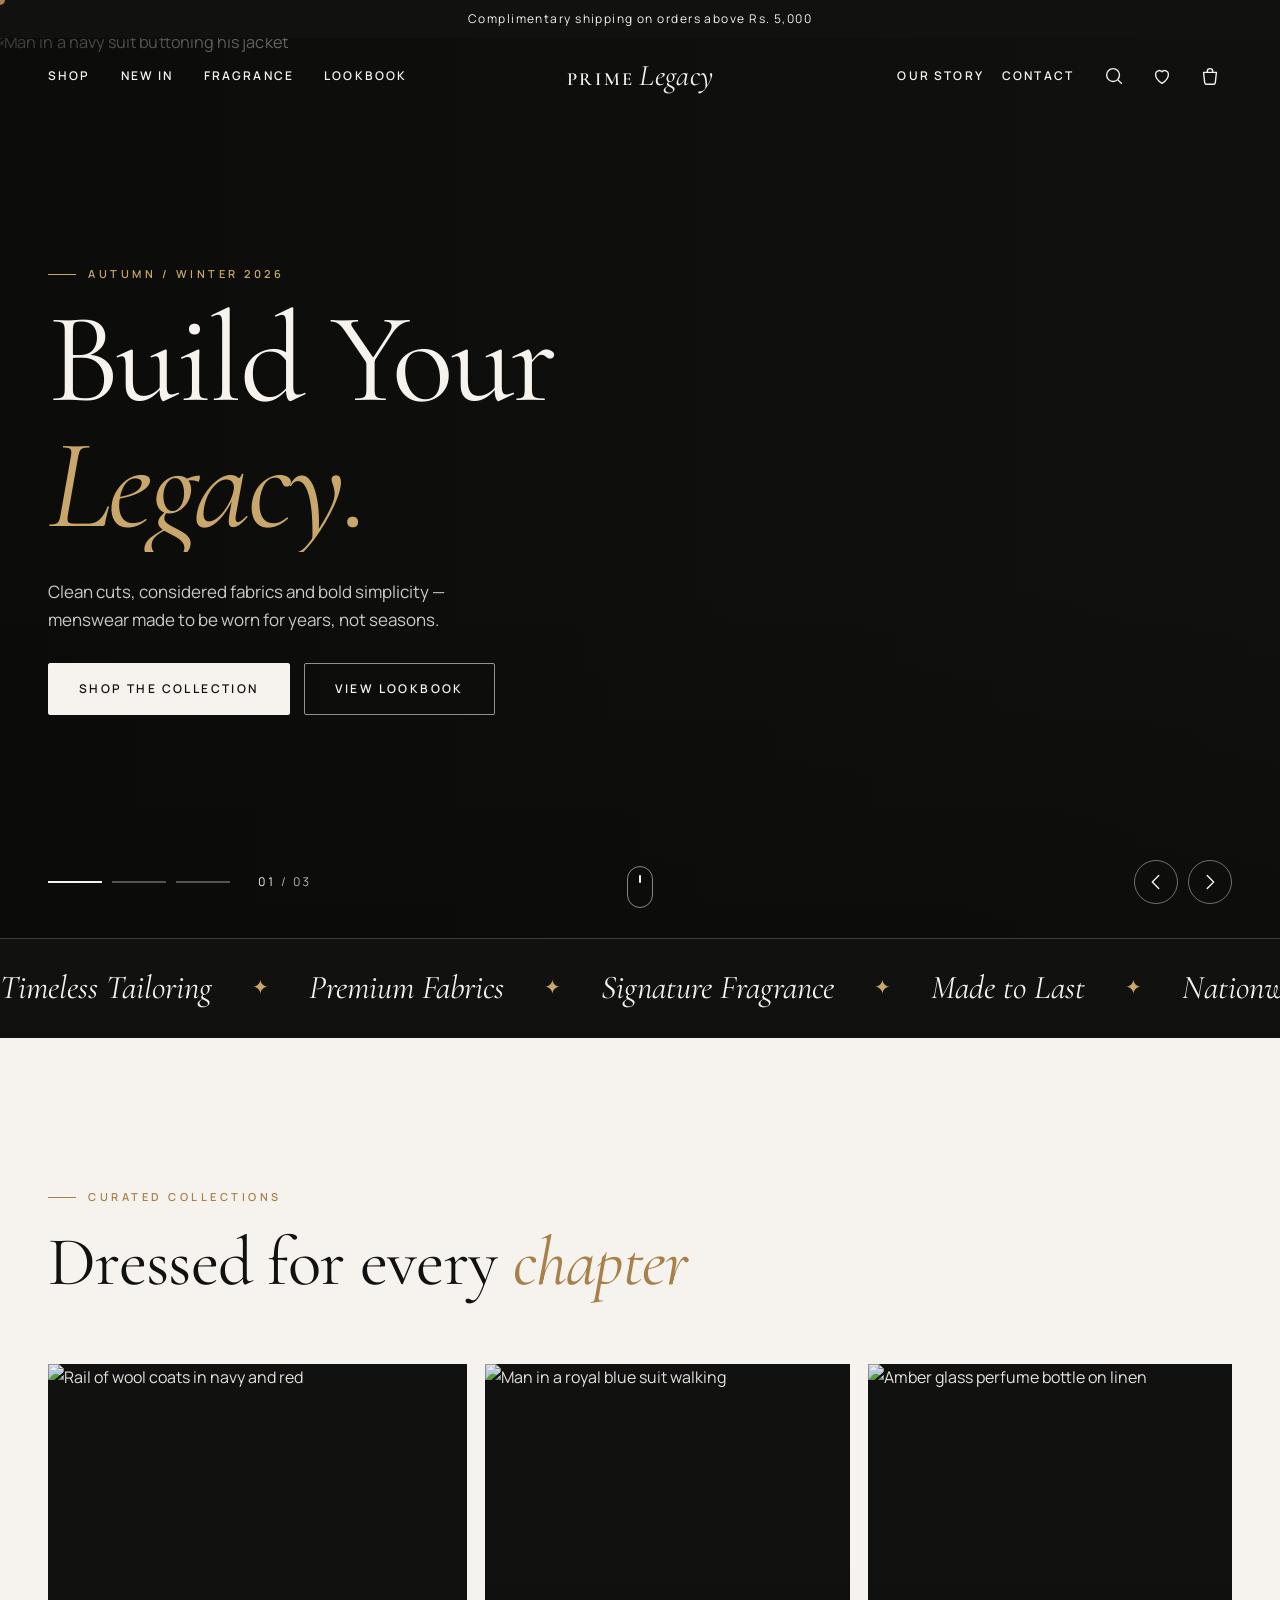
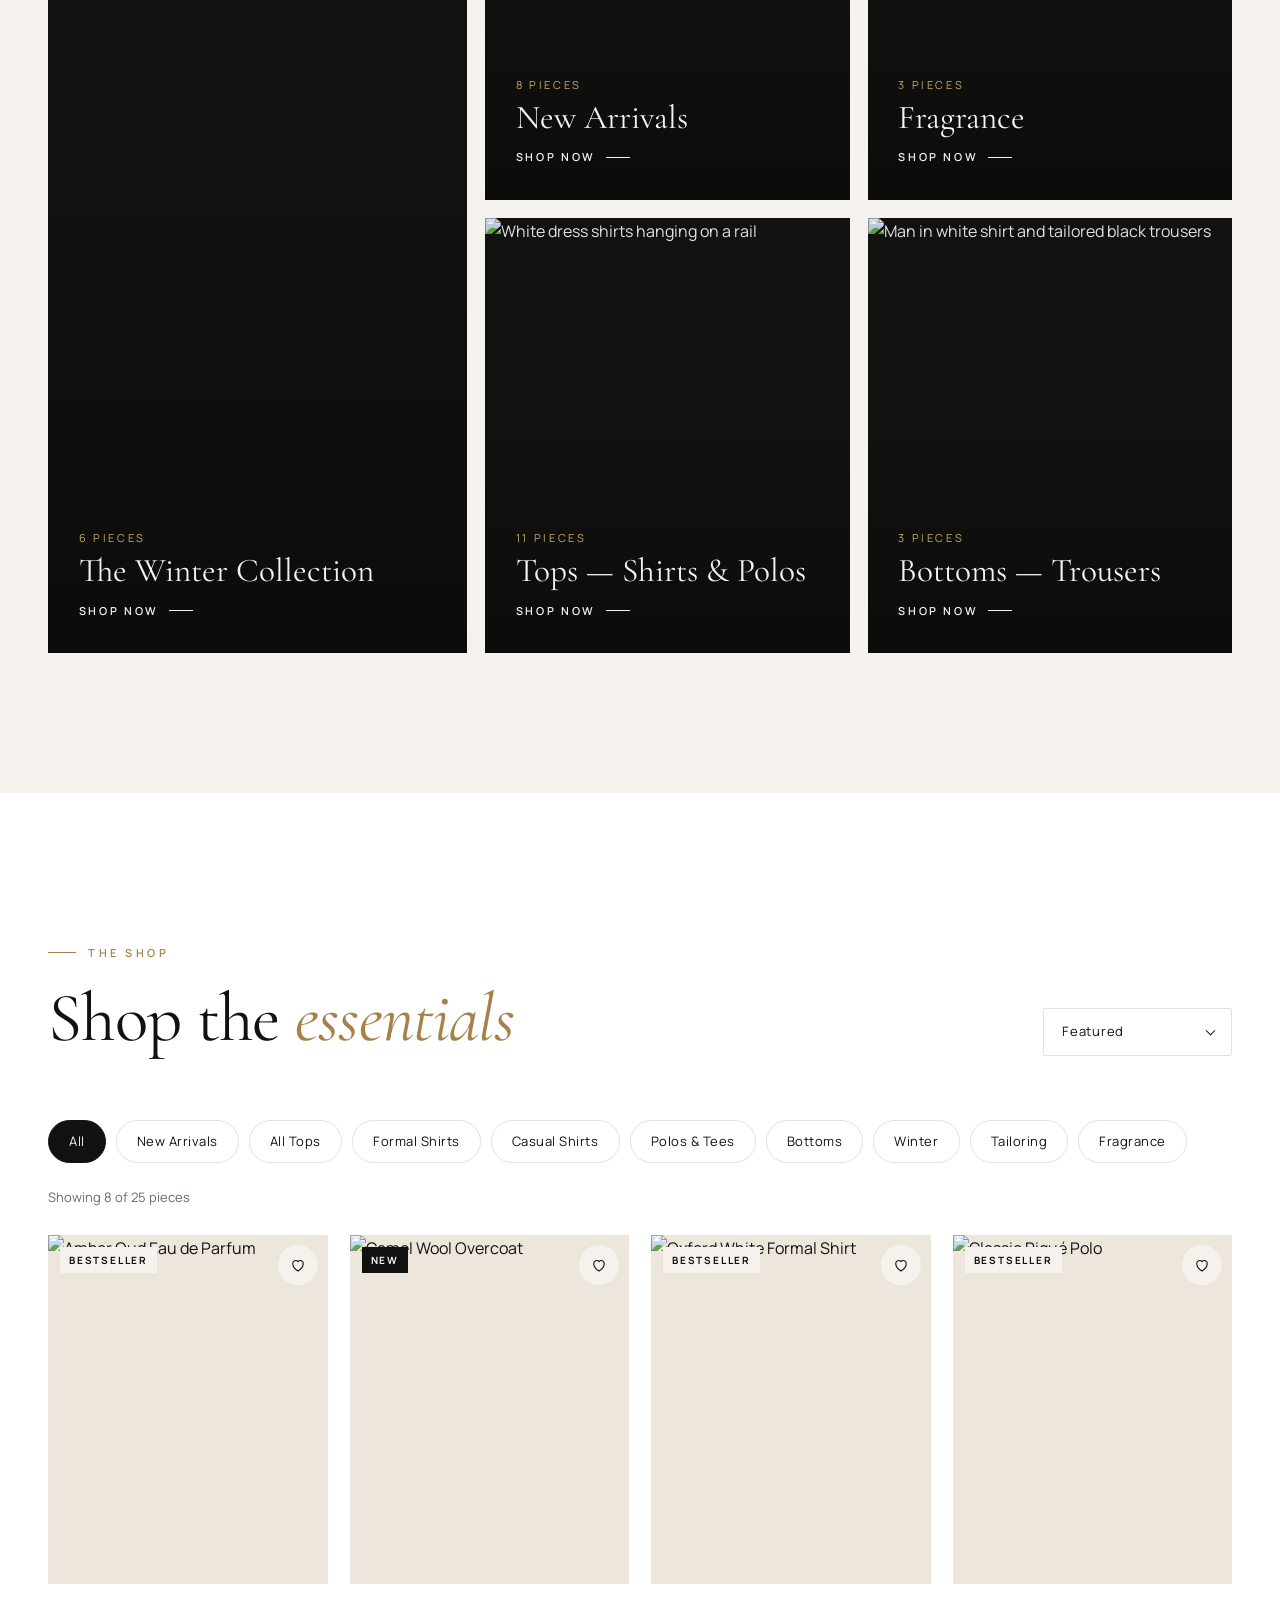
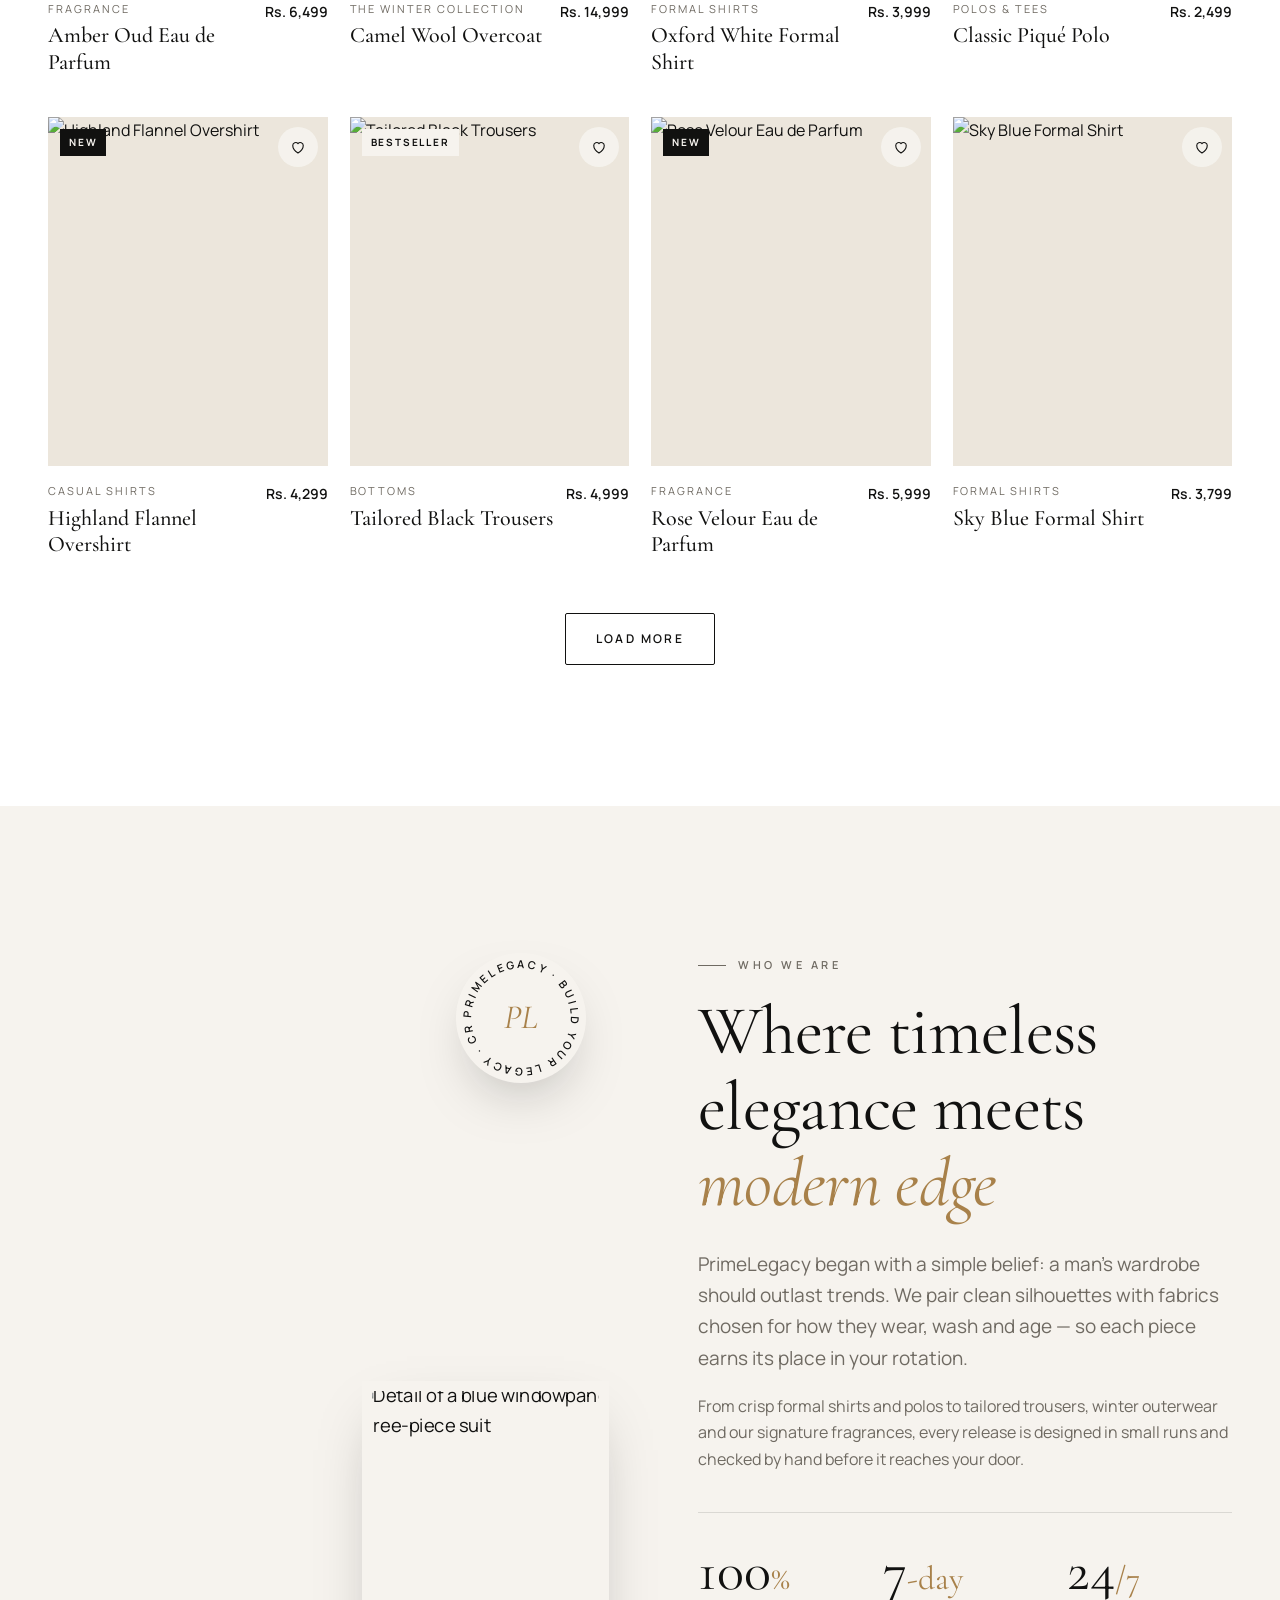
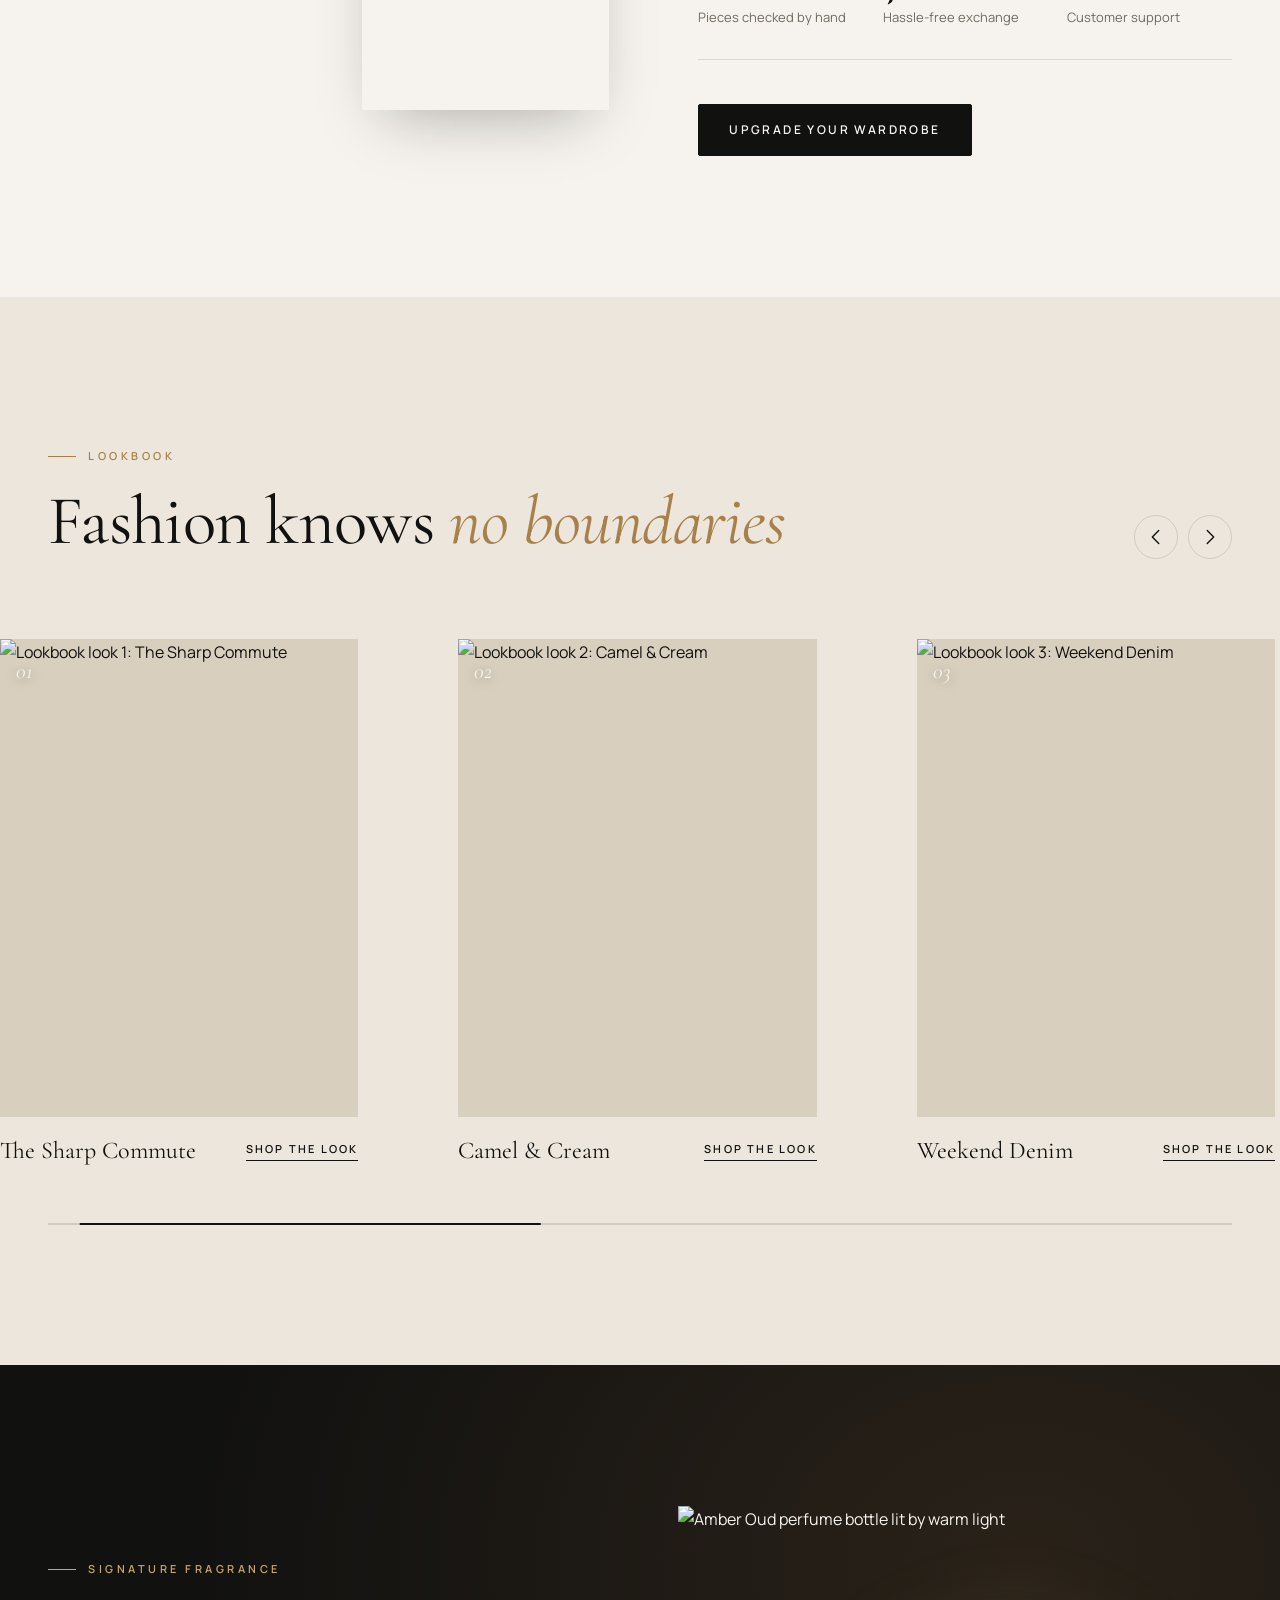
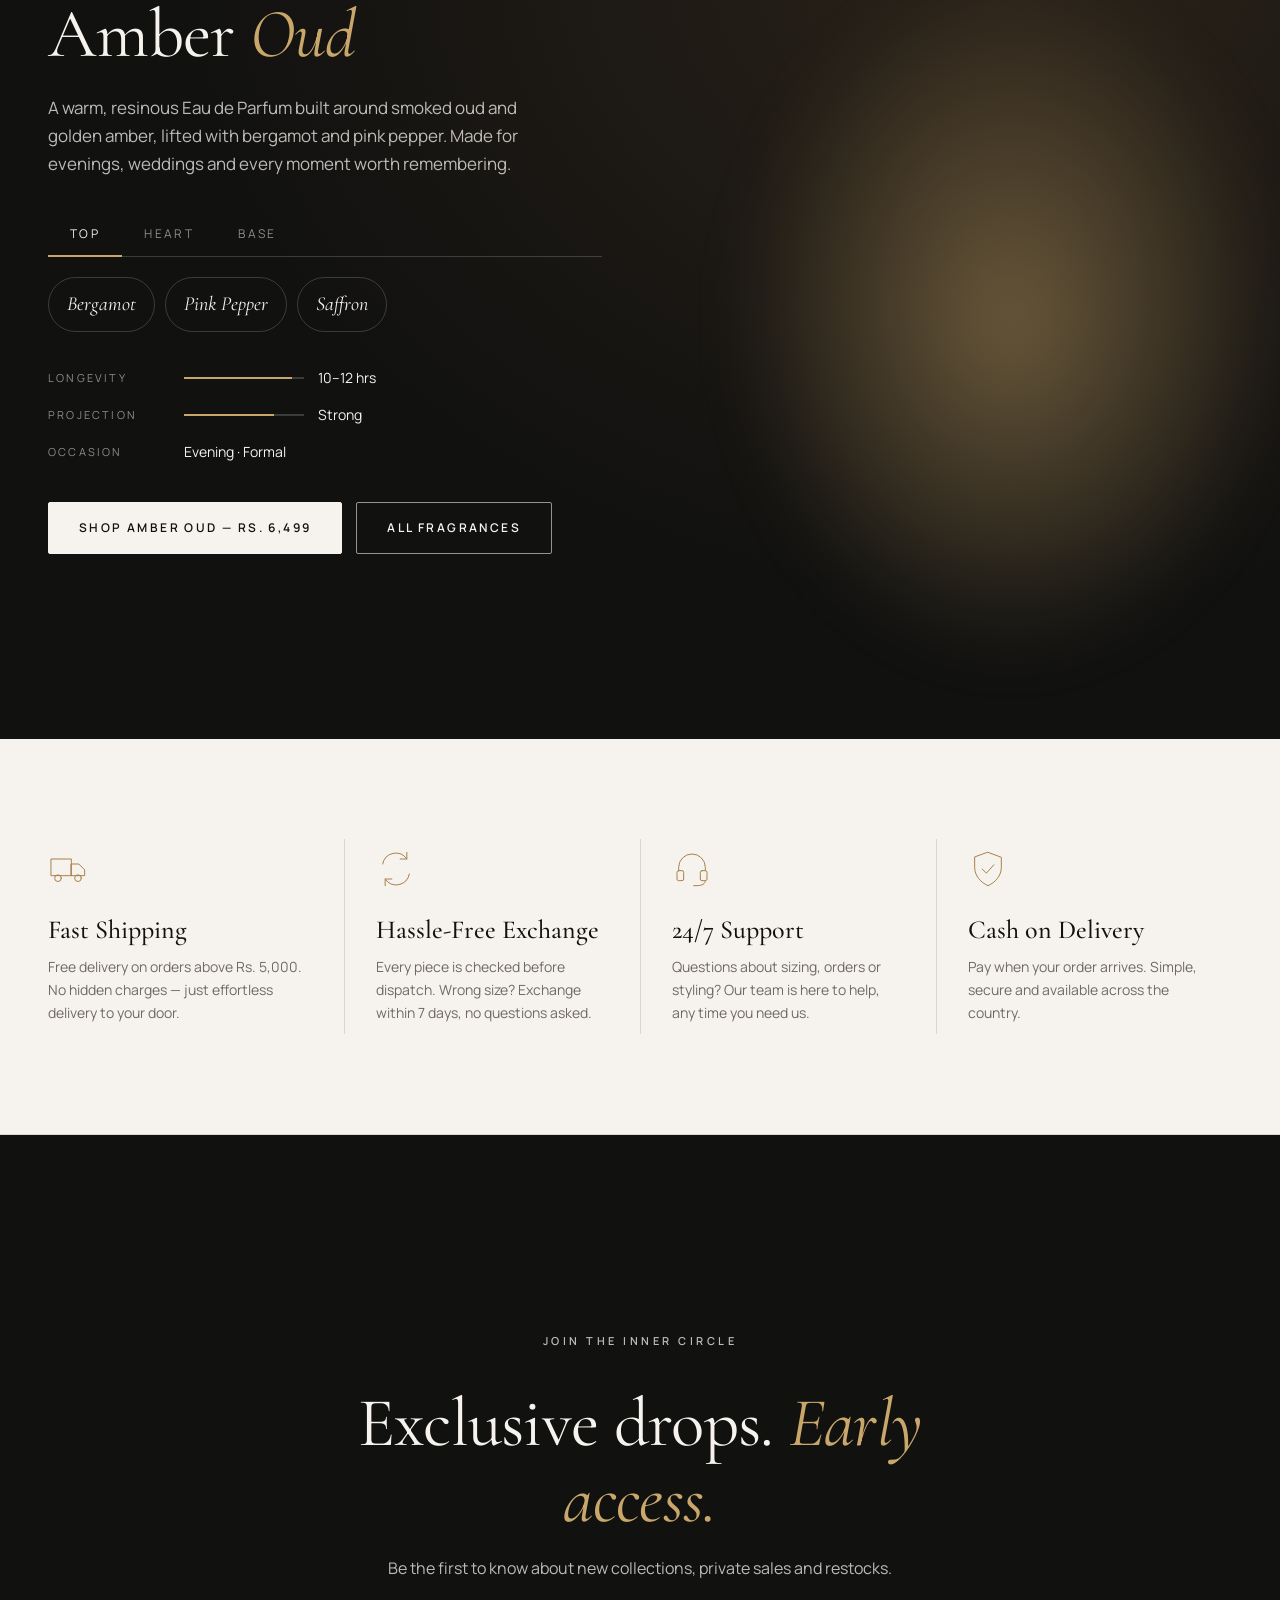
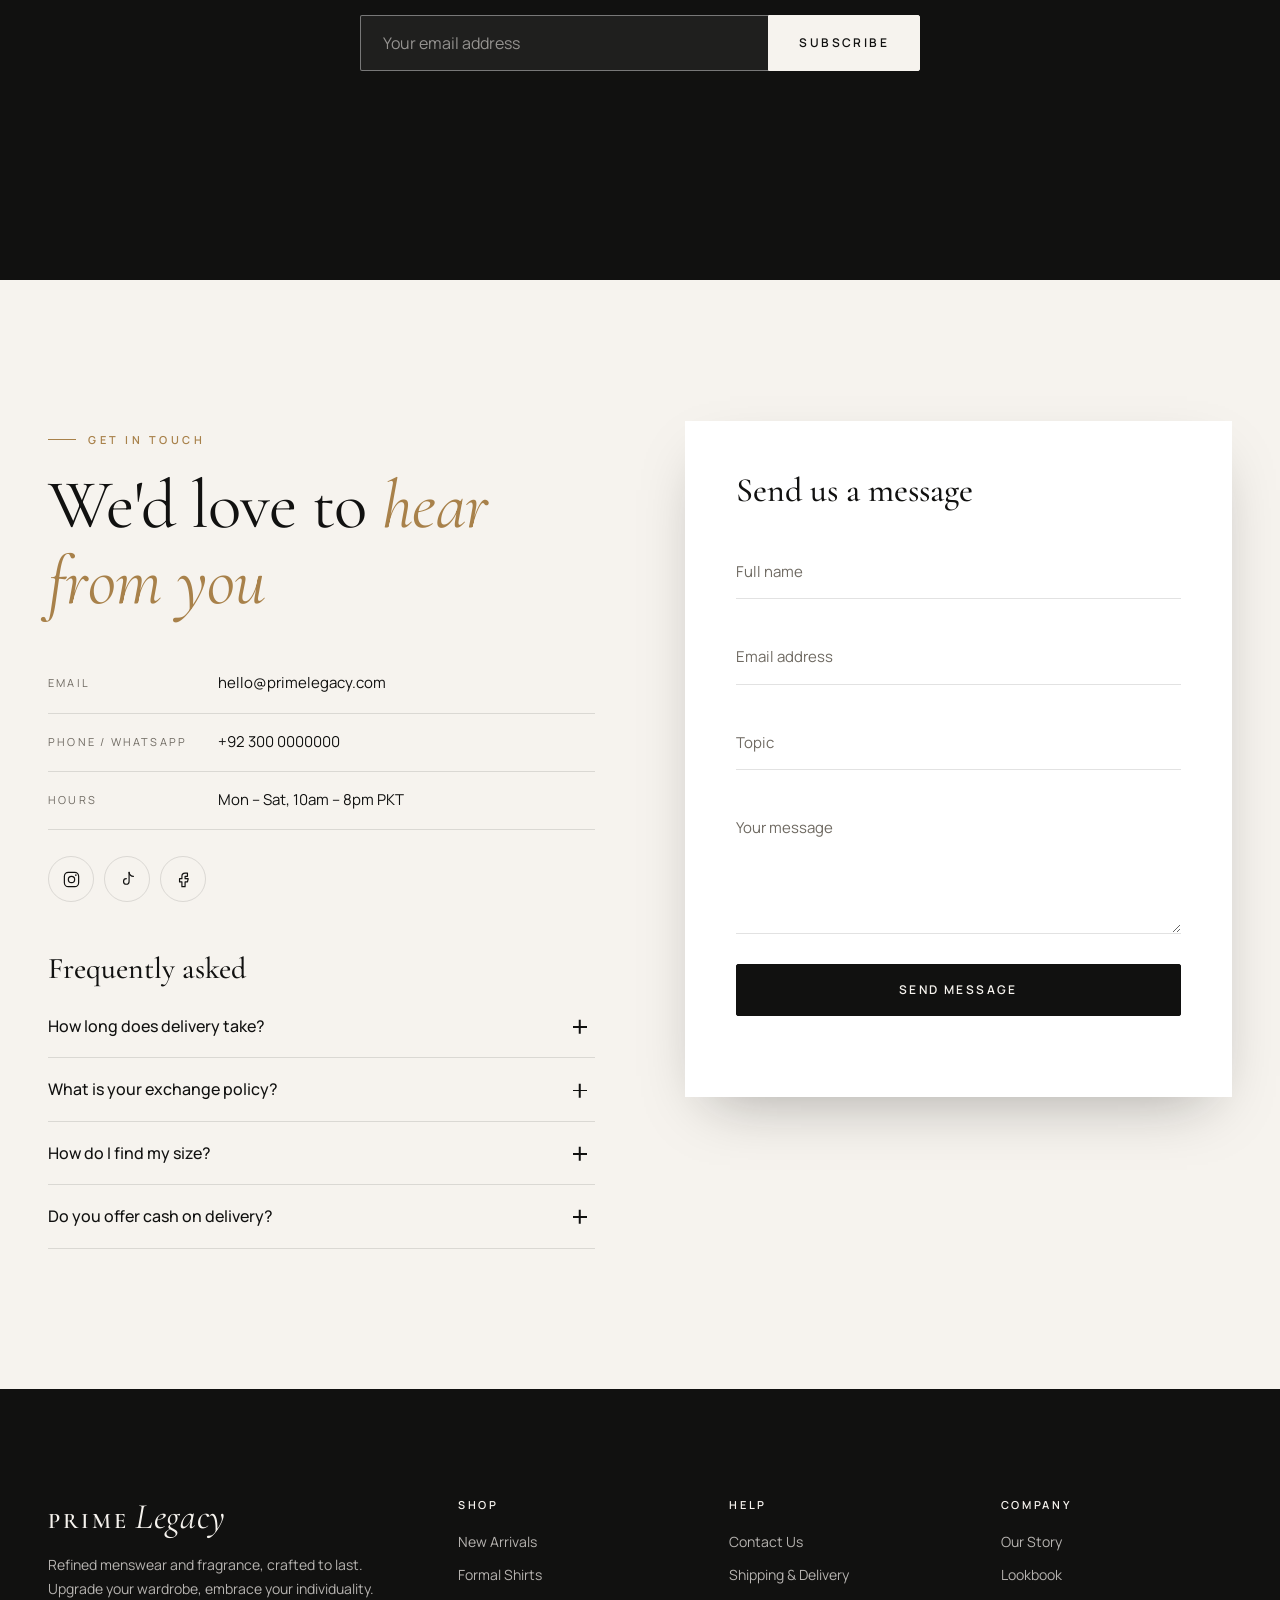
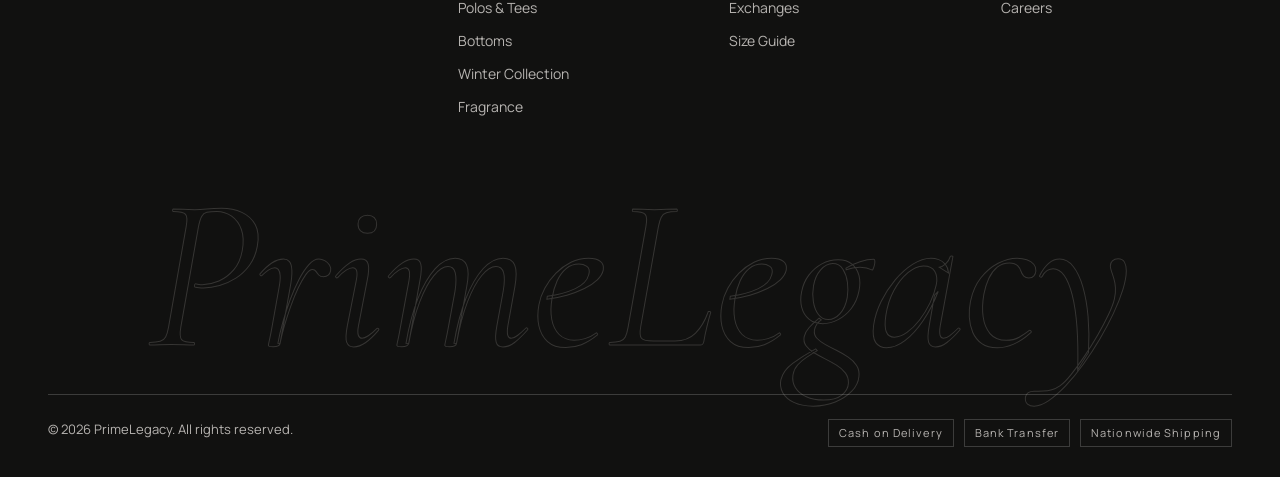
==== index.html @ cede66fa "Build PrimeLegacy interactive storefront Static menswear and fragrance store: hero slider, mega menu" ====
<!doctype html>
<html lang="en">
<head>
  <meta charset="utf-8">
  <meta name="viewport" content="width=device-width, initial-scale=1">
  <title>PrimeLegacy — Modern Menswear & Fragrance</title>
  <meta name="description" content="PrimeLegacy — refined menswear and fragrance. Formal shirts, polos, tailored trousers, winter outerwear and signature scents, crafted to last.">
  <meta name="theme-color" content="#111110">
  <meta property="og:title" content="PrimeLegacy — Build Your Legacy">
  <meta property="og:description" content="Refined menswear and fragrance, crafted to last.">
  <meta property="og:type" content="website">
  <meta property="og:image" content="https://images.unsplash.com/photo-1507679799987-c73779587ccf?auto=format&fit=crop&w=1200&q=80">
  <link rel="icon" href="favicon.svg" type="image/svg+xml">
  <link rel="preconnect" href="https://fonts.googleapis.com">
  <link rel="preconnect" href="https://fonts.gstatic.com" crossorigin>
  <link rel="preconnect" href="https://images.unsplash.com">
  <link href="https://fonts.googleapis.com/css2?family=Cormorant+Garamond:ital,wght@0,400;0,500;0,600;1,400;1,500&family=Manrope:wght@300;400;500;600;700&display=swap" rel="stylesheet">
  <link rel="stylesheet" href="assets/css/style.css">
</head>
<body class="is-loading">
  <a class="skip-link" href="#main">Skip to content</a>

  <!-- Preloader -->
  <div class="preloader" aria-hidden="true">
    <div class="preloader__mark">
      <span class="preloader__word">Prime</span><span class="preloader__word preloader__word--italic">Legacy</span>
    </div>
    <div class="preloader__bar"><span></span></div>
  </div>

  <!-- Custom cursor (desktop only) -->
  <div class="cursor" aria-hidden="true"><span class="cursor__label"></span></div>

  <!-- Announcement bar -->
  <div class="announce" role="region" aria-label="Announcements">
    <div class="announce__track">
      <p class="announce__msg is-active">Complimentary shipping on orders above Rs. 5,000</p>
      <p class="announce__msg">The Winter Collection — now available</p>
      <p class="announce__msg">Hassle-free 7-day exchanges, nationwide</p>
    </div>
  </div>

  <!-- Header -->
  <header class="header" id="header">
    <div class="header__inner container">
      <button class="icon-btn header__burger" id="menuOpen" aria-label="Open menu" aria-controls="mobileNav" aria-expanded="false">
        <svg viewBox="0 0 24 24"><path d="M3 7h18M3 12h18M3 17h12"/></svg>
      </button>

      <nav class="nav" aria-label="Primary">
        <ul class="nav__list">
          <li class="nav__item nav__item--mega">
            <a href="#shop" class="nav__link" data-filter="all">Shop</a>
            <div class="mega" role="region" aria-label="Shop menu">
              <div class="mega__inner container">
                <div class="mega__col">
                  <p class="mega__title">Tops</p>
                  <a href="#shop" data-filter="formal">Formal Shirts</a>
                  <a href="#shop" data-filter="casual">Casual Shirts</a>
                  <a href="#shop" data-filter="polos">Polos &amp; Tees</a>
                </div>
                <div class="mega__col">
                  <p class="mega__title">Bottoms</p>
                  <a href="#shop" data-filter="bottoms">Tailored Trousers</a>
                  <a href="#shop" data-filter="bottoms">Chinos</a>
                  <a href="#shop" data-filter="bottoms">Denim</a>
                </div>
                <div class="mega__col">
                  <p class="mega__title">Collections</p>
                  <a href="#shop" data-filter="new">New Arrivals</a>
                  <a href="#shop" data-filter="winter">The Winter Collection</a>
                  <a href="#shop" data-filter="tailoring">Tailoring</a>
                  <a href="#shop" data-filter="fragrance">Fragrance</a>
                </div>
                <a href="#shop" class="mega__feature" data-filter="winter">
                  <img src="https://images.unsplash.com/photo-1559582798-678dfc71ccd8?auto=format&fit=crop&w=600&q=75" alt="Man in a camel overcoat walking with a leather bag" loading="lazy">
                  <span class="mega__feature-text">The Winter Edit <em>Shop now →</em></span>
                </a>
              </div>
            </div>
          </li>
          <li class="nav__item"><a href="#shop" class="nav__link" data-filter="new">New In</a></li>
          <li class="nav__item"><a href="#fragrance" class="nav__link">Fragrance</a></li>
          <li class="nav__item"><a href="#lookbook" class="nav__link">Lookbook</a></li>
        </ul>
      </nav>

      <a href="#top" class="logo" aria-label="PrimeLegacy home">
        <span class="logo__prime">Prime</span><span class="logo__legacy">Legacy</span>
      </a>

      <div class="header__actions">
        <a href="#story" class="nav__link header__text-link">Our Story</a>
        <a href="#contact" class="nav__link header__text-link">Contact</a>
        <button class="icon-btn" id="searchOpen" aria-label="Search">
          <svg viewBox="0 0 24 24"><circle cx="11" cy="11" r="7"/><path d="m20 20-3.5-3.5"/></svg>
        </button>
        <button class="icon-btn" id="wishOpen" aria-label="Wishlist">
          <svg viewBox="0 0 24 24"><path d="M12 20s-7-4.4-7-10a4 4 0 0 1 7-2.6A4 4 0 0 1 19 10c0 5.6-7 10-7 10Z"/></svg>
          <span class="badge" data-wish-count hidden>0</span>
        </button>
        <button class="icon-btn" id="cartOpen" aria-label="Cart">
          <svg viewBox="0 0 24 24"><path d="M5 8h14l-1.2 11.2a2 2 0 0 1-2 1.8H8.2a2 2 0 0 1-2-1.8L5 8Z"/><path d="M9 8V7a3 3 0 0 1 6 0v1"/></svg>
          <span class="badge" data-cart-count hidden>0</span>
        </button>
      </div>
    </div>
  </header>

  <!-- Mobile nav -->
  <aside class="mobile-nav" id="mobileNav" aria-label="Mobile menu" aria-hidden="true">
    <div class="mobile-nav__head">
      <span class="logo logo--small"><span class="logo__prime">Prime</span><span class="logo__legacy">Legacy</span></span>
      <button class="icon-btn" id="menuClose" aria-label="Close menu"><svg viewBox="0 0 24 24"><path d="M6 6l12 12M18 6 6 18"/></svg></button>
    </div>
    <nav class="mobile-nav__links">
      <a href="#shop" data-filter="all">Shop All</a>
      <a href="#shop" data-filter="new">New Arrivals</a>
      <a href="#shop" data-filter="formal">Formal Shirts</a>
      <a href="#shop" data-filter="casual">Casual Shirts</a>
      <a href="#shop" data-filter="polos">Polos &amp; Tees</a>
      <a href="#shop" data-filter="bottoms">Bottoms</a>
      <a href="#shop" data-filter="winter">The Winter Collection</a>
      <a href="#shop" data-filter="tailoring">Tailoring</a>
      <a href="#fragrance">Fragrance</a>
      <a href="#lookbook">Lookbook</a>
      <a href="#story">Our Story</a>
      <a href="#contact">Contact</a>
    </nav>
    <div class="mobile-nav__foot">
      <p>Need help? <a href="#contact">Get in touch</a></p>
    </div>
  </aside>

  <main id="main">
    <!-- Hero -->
    <section class="hero" id="top" aria-roledescription="carousel" aria-label="Featured collections">
      <div class="hero__slides">
        <article class="hero__slide is-active" data-cursor="Explore">
          <div class="hero__media"><img src="https://images.unsplash.com/photo-1507679799987-c73779587ccf?auto=format&fit=crop&w=2000&q=80" alt="Man in a navy suit buttoning his jacket" fetchpriority="high"></div>
          <div class="hero__content container">
            <p class="eyebrow">Autumn / Winter 2026</p>
            <h1 class="hero__title"><span class="line"><span>Build Your</span></span><span class="line"><span><em>Legacy.</em></span></span></h1>
            <p class="hero__text">Clean cuts, considered fabrics and bold simplicity — menswear made to be worn for years, not seasons.</p>
            <div class="hero__ctas">
              <a href="#shop" class="btn btn--light" data-filter="all">Shop the Collection</a>
              <a href="#lookbook" class="btn btn--ghost-light">View Lookbook</a>
            </div>
          </div>
        </article>
        <article class="hero__slide">
          <div class="hero__media"><img src="https://images.unsplash.com/photo-1559582798-678dfc71ccd8?auto=format&fit=crop&w=2000&q=80" alt="Man in a camel overcoat walking down stone steps" loading="lazy"></div>
          <div class="hero__content container">
            <p class="eyebrow">The Winter Collection</p>
            <h2 class="hero__title"><span class="line"><span>Warmth,</span></span><span class="line"><span><em>Tailored.</em></span></span></h2>
            <p class="hero__text">Wool overcoats, leather and knitwear designed for the colder months and the years after.</p>
            <div class="hero__ctas">
              <a href="#shop" class="btn btn--light" data-filter="winter">Shop Winter</a>
            </div>
          </div>
        </article>
        <article class="hero__slide">
          <div class="hero__media"><img src="https://images.unsplash.com/photo-1617127365659-c47fa864d8bc?auto=format&fit=crop&w=2000&q=80" alt="Man in a black blazer and black shirt" loading="lazy"></div>
          <div class="hero__content container">
            <p class="eyebrow">Signature Fragrance</p>
            <h2 class="hero__title"><span class="line"><span>Leave an</span></span><span class="line"><span><em>Impression.</em></span></span></h2>
            <p class="hero__text">Our Eau de Parfum line — amber, oud and rose, blended to linger long after you leave the room.</p>
            <div class="hero__ctas">
              <a href="#fragrance" class="btn btn--light">Discover Fragrance</a>
            </div>
          </div>
        </article>
      </div>

      <div class="hero__controls container">
        <div class="hero__dots" role="tablist" aria-label="Choose slide">
          <button role="tab" aria-label="Slide 1" class="hero__dot is-active"><span></span></button>
          <button role="tab" aria-label="Slide 2" class="hero__dot"><span></span></button>
          <button role="tab" aria-label="Slide 3" class="hero__dot"><span></span></button>
        </div>
        <div class="hero__count"><span data-hero-current>01</span> / 03</div>
        <div class="hero__arrows">
          <button class="icon-btn icon-btn--light" data-hero-prev aria-label="Previous slide"><svg viewBox="0 0 24 24"><path d="M15 5l-7 7 7 7"/></svg></button>
          <button class="icon-btn icon-btn--light" data-hero-next aria-label="Next slide"><svg viewBox="0 0 24 24"><path d="M9 5l7 7-7 7"/></svg></button>
        </div>
      </div>
      <a href="#collections" class="hero__scroll" aria-label="Scroll to collections"><span></span></a>
    </section>

    <!-- Marquee -->
    <div class="marquee" aria-hidden="true">
      <div class="marquee__track">
        <span>Timeless Tailoring</span><i>✦</i><span>Premium Fabrics</span><i>✦</i><span>Signature Fragrance</span><i>✦</i><span>Made to Last</span><i>✦</i><span>Nationwide Delivery</span><i>✦</i>
        <span>Timeless Tailoring</span><i>✦</i><span>Premium Fabrics</span><i>✦</i><span>Signature Fragrance</span><i>✦</i><span>Made to Last</span><i>✦</i><span>Nationwide Delivery</span><i>✦</i>
      </div>
    </div>

    <!-- Collections -->
    <section class="section collections" id="collections">
      <div class="container">
        <div class="section-head reveal">
          <p class="eyebrow eyebrow--dark">Curated Collections</p>
          <h2 class="section-title">Dressed for every <em>chapter</em></h2>
        </div>
        <div class="collections__grid">
          <a href="#shop" class="col-card col-card--tall reveal" data-filter="winter" data-cursor="Shop">
            <img src="https://images.unsplash.com/photo-1604644401890-0bd678c83788?auto=format&fit=crop&w=1000&q=80" alt="Rail of wool coats in navy and red" loading="lazy">
            <div class="col-card__body"><span class="col-card__count" data-count-for="winter"></span><h3>The Winter Collection</h3><span class="col-card__cta">Shop now</span></div>
          </a>
          <a href="#shop" class="col-card reveal" data-filter="new" data-cursor="Shop">
            <img src="https://images.unsplash.com/photo-1617137968427-85924c800a22?auto=format&fit=crop&w=900&q=80" alt="Man in a royal blue suit walking" loading="lazy">
            <div class="col-card__body"><span class="col-card__count" data-count-for="new"></span><h3>New Arrivals</h3><span class="col-card__cta">Shop now</span></div>
          </a>
          <a href="#shop" class="col-card reveal" data-filter="fragrance" data-cursor="Shop">
            <img src="https://images.unsplash.com/photo-1588405748880-12d1d2a59f75?auto=format&fit=crop&w=900&q=80" alt="Amber glass perfume bottle on linen" loading="lazy">
            <div class="col-card__body"><span class="col-card__count" data-count-for="fragrance"></span><h3>Fragrance</h3><span class="col-card__cta">Shop now</span></div>
          </a>
          <a href="#shop" class="col-card reveal" data-filter="tops" data-cursor="Shop">
            <img src="https://images.unsplash.com/photo-1603252109303-2751441dd157?auto=format&fit=crop&w=900&q=80" alt="White dress shirts hanging on a rail" loading="lazy">
            <div class="col-card__body"><span class="col-card__count" data-count-for="tops"></span><h3>Tops — Shirts &amp; Polos</h3><span class="col-card__cta">Shop now</span></div>
          </a>
          <a href="#shop" class="col-card reveal" data-filter="bottoms" data-cursor="Shop">
            <img src="https://images.unsplash.com/photo-1584865288642-42078afe6942?auto=format&fit=crop&w=900&q=80" alt="Man in white shirt and tailored black trousers" loading="lazy">
            <div class="col-card__body"><span class="col-card__count" data-count-for="bottoms"></span><h3>Bottoms — Trousers</h3><span class="col-card__cta">Shop now</span></div>
          </a>
        </div>
      </div>
    </section>

    <!-- Shop -->
    <section class="section shop" id="shop">
      <div class="container">
        <div class="section-head section-head--row reveal">
          <div>
            <p class="eyebrow eyebrow--dark">The Shop</p>
            <h2 class="section-title">Shop the <em>essentials</em></h2>
          </div>
          <div class="shop__tools">
            <label class="select">
              <span class="visually-hidden">Sort products</span>
              <select id="sortSelect">
                <option value="featured">Featured</option>
                <option value="new">Newest</option>
                <option value="price-asc">Price: Low to High</option>
                <option value="price-desc">Price: High to Low</option>
                <option value="name">Alphabetical</option>
              </select>
            </label>
          </div>
        </div>

        <div class="filters reveal" role="tablist" aria-label="Filter products" id="filters">
          <button class="chip is-active" data-chip="all" role="tab" aria-selected="true">All</button>
          <button class="chip" data-chip="new" role="tab" aria-selected="false">New Arrivals</button>
          <button class="chip" data-chip="tops" role="tab" aria-selected="false">All Tops</button>
          <button class="chip" data-chip="formal" role="tab" aria-selected="false">Formal Shirts</button>
          <button class="chip" data-chip="casual" role="tab" aria-selected="false">Casual Shirts</button>
          <button class="chip" data-chip="polos" role="tab" aria-selected="false">Polos &amp; Tees</button>
          <button class="chip" data-chip="bottoms" role="tab" aria-selected="false">Bottoms</button>
          <button class="chip" data-chip="winter" role="tab" aria-selected="false">Winter</button>
          <button class="chip" data-chip="tailoring" role="tab" aria-selected="false">Tailoring</button>
          <button class="chip" data-chip="fragrance" role="tab" aria-selected="false">Fragrance</button>
        </div>

        <p class="shop__meta" aria-live="polite"><span id="resultCount"></span></p>
        <div class="product-grid" id="productGrid"></div>
        <div class="shop__more">
          <button class="btn btn--outline" id="loadMore">Load more</button>
        </div>
      </div>
    </section>

    <!-- Story -->
    <section class="section story" id="story">
      <div class="container story__grid">
        <div class="story__media reveal">
          <div class="story__img story__img--main parallax" data-speed="0.08">
            <img src="https://images.unsplash.com/photo-1580657018950-c7f7d6a6d990?auto=format&fit=crop&w=1100&q=80" alt="Tailored tweed jackets on mannequins in an atelier" loading="lazy">
          </div>
          <div class="story__img story__img--float parallax" data-speed="-0.06">
            <img src="https://images.unsplash.com/photo-1594938298603-c8148c4dae35?auto=format&fit=crop&w=700&q=80" alt="Detail of a blue windowpane three-piece suit" loading="lazy">
          </div>
          <div class="story__stamp" aria-hidden="true">
            <svg viewBox="0 0 120 120"><defs><path id="circlePath" d="M60,60 m-46,0 a46,46 0 1,1 92,0 a46,46 0 1,1 -92,0"/></defs><text><textPath href="#circlePath">PRIMELEGACY · BUILD YOUR LEGACY · CRAFTED TO LAST ·</textPath></text></svg>
            <span>PL</span>
          </div>
        </div>
        <div class="story__content">
          <p class="eyebrow eyebrow--dark reveal">Who We Are</p>
          <h2 class="section-title reveal">Where timeless elegance meets <em>modern edge</em></h2>
          <p class="story__lead reveal">PrimeLegacy began with a simple belief: a man's wardrobe should outlast trends. We pair clean silhouettes with fabrics chosen for how they wear, wash and age — so each piece earns its place in your rotation.</p>
          <p class="reveal">From crisp formal shirts and polos to tailored trousers, winter outerwear and our signature fragrances, every release is designed in small runs and checked by hand before it reaches your door.</p>
          <div class="stats reveal">
            <div class="stat"><span class="stat__num" data-counter="100">0</span><span class="stat__suffix">%</span><p>Pieces checked by hand</p></div>
            <div class="stat"><span class="stat__num" data-counter="7">0</span><span class="stat__suffix">-day</span><p>Hassle-free exchange</p></div>
            <div class="stat"><span class="stat__num" data-counter="24">0</span><span class="stat__suffix">/7</span><p>Customer support</p></div>
          </div>
          <a href="#shop" class="btn btn--dark reveal" data-filter="all">Upgrade Your Wardrobe</a>
        </div>
      </div>
    </section>

    <!-- Lookbook -->
    <section class="section lookbook" id="lookbook">
      <div class="container section-head section-head--row reveal">
        <div>
          <p class="eyebrow eyebrow--dark">Lookbook</p>
          <h2 class="section-title">Fashion knows <em>no boundaries</em></h2>
        </div>
        <div class="lookbook__nav">
          <button class="icon-btn icon-btn--outline" data-look-prev aria-label="Scroll lookbook left"><svg viewBox="0 0 24 24"><path d="M15 5l-7 7 7 7"/></svg></button>
          <button class="icon-btn icon-btn--outline" data-look-next aria-label="Scroll lookbook right"><svg viewBox="0 0 24 24"><path d="M9 5l7 7-7 7"/></svg></button>
        </div>
      </div>
      <div class="lookbook__track" id="lookTrack" data-cursor="Drag" tabindex="0" aria-label="Lookbook gallery, scroll horizontally"></div>
      <div class="container"><div class="lookbook__progress"><span id="lookProgress"></span></div></div>
    </section>

    <!-- Fragrance spotlight -->
    <section class="section fragrance" id="fragrance">
      <div class="container fragrance__grid">
        <div class="fragrance__content">
          <p class="eyebrow reveal">Signature Fragrance</p>
          <h2 class="section-title section-title--light reveal">Amber <em>Oud</em></h2>
          <p class="fragrance__lead reveal">A warm, resinous Eau de Parfum built around smoked oud and golden amber, lifted with bergamot and pink pepper. Made for evenings, weddings and every moment worth remembering.</p>

          <div class="notes reveal">
            <div class="notes__tabs" role="tablist" aria-label="Fragrance notes">
              <button role="tab" class="notes__tab is-active" aria-selected="true" data-note="top">Top</button>
              <button role="tab" class="notes__tab" aria-selected="false" data-note="heart">Heart</button>
              <button role="tab" class="notes__tab" aria-selected="false" data-note="base">Base</button>
            </div>
            <div class="notes__panel is-active" data-panel="top"><span>Bergamot</span><span>Pink Pepper</span><span>Saffron</span></div>
            <div class="notes__panel" data-panel="heart"><span>Damask Rose</span><span>Cardamom</span><span>Leather</span></div>
            <div class="notes__panel" data-panel="base"><span>Smoked Oud</span><span>Golden Amber</span><span>Sandalwood</span></div>
          </div>

          <dl class="fragrance__specs reveal">
            <div><dt>Longevity</dt><dd><span class="meter"><span style="--v:.9"></span></span>10–12 hrs</dd></div>
            <div><dt>Projection</dt><dd><span class="meter"><span style="--v:.75"></span></span>Strong</dd></div>
            <div><dt>Occasion</dt><dd>Evening · Formal</dd></div>
          </dl>
          <div class="fragrance__ctas reveal">
            <button class="btn btn--light" data-quick="f1">Shop Amber Oud — Rs. 6,499</button>
            <a href="#shop" class="btn btn--ghost-light" data-filter="fragrance">All Fragrances</a>
          </div>
        </div>
        <div class="fragrance__visual reveal">
          <div class="fragrance__glow"></div>
          <img src="https://images.unsplash.com/photo-1588405748880-12d1d2a59f75?auto=format&fit=crop&w=1000&q=80" alt="Amber Oud perfume bottle lit by warm light" loading="lazy">
        </div>
      </div>
    </section>

    <!-- Services -->
    <section class="section services">
      <div class="container services__grid">
        <div class="service reveal">
          <svg viewBox="0 0 48 48" aria-hidden="true"><path d="M4 12h24v20H4zM28 18h9l7 7v7H28z"/><circle cx="12" cy="35" r="4"/><circle cx="36" cy="35" r="4"/></svg>
          <h3>Fast Shipping</h3>
          <p>Free delivery on orders above Rs. 5,000. No hidden charges — just effortless delivery to your door.</p>
        </div>
        <div class="service reveal">
          <svg viewBox="0 0 48 48" aria-hidden="true"><path d="M8 18a16 16 0 0 1 29-6M40 30a16 16 0 0 1-29 6"/><path d="M37 4v8h-8M11 44v-8h8"/></svg>
          <h3>Hassle-Free Exchange</h3>
          <p>Every piece is checked before dispatch. Wrong size? Exchange within 7 days, no questions asked.</p>
        </div>
        <div class="service reveal">
          <svg viewBox="0 0 48 48" aria-hidden="true"><path d="M8 26v-4a16 16 0 0 1 32 0v4"/><rect x="6" y="26" width="8" height="12" rx="2"/><rect x="34" y="26" width="8" height="12" rx="2"/><path d="M40 38c0 4-4 6-10 6h-4"/></svg>
          <h3>24/7 Support</h3>
          <p>Questions about sizing, orders or styling? Our team is here to help, any time you need us.</p>
        </div>
        <div class="service reveal">
          <svg viewBox="0 0 48 48" aria-hidden="true"><path d="M24 4l16 6v12c0 10-7 18-16 22C15 40 8 32 8 22V10z"/><path d="M17 24l5 5 9-10"/></svg>
          <h3>Cash on Delivery</h3>
          <p>Pay when your order arrives. Simple, secure and available across the country.</p>
        </div>
      </div>
    </section>

    <!-- Newsletter -->
    <section class="newsletter">
      <div class="newsletter__bg parallax" data-speed="0.12">
        <img src="https://images.unsplash.com/photo-1556905055-8f358a7a47b2?auto=format&fit=crop&w=2000&q=70" alt="" loading="lazy">
      </div>
      <div class="container newsletter__inner reveal">
        <p class="eyebrow">Join the Inner Circle</p>
        <h2 class="section-title section-title--light">Exclusive drops. <em>Early access.</em></h2>
        <p>Be the first to know about new collections, private sales and restocks.</p>
        <form class="newsletter__form" id="newsletterForm" novalidate>
          <label class="visually-hidden" for="nlEmail">Email address</label>
          <input type="email" id="nlEmail" placeholder="Your email address" autocomplete="email" required>
          <button type="submit" class="btn btn--light">Subscribe</button>
          <p class="form-msg" role="status"></p>
        </form>
      </div>
    </section>

    <!-- Contact & FAQ -->
    <section class="section contact" id="contact">
      <div class="container contact__grid">
        <div>
          <p class="eyebrow eyebrow--dark reveal">Get in Touch</p>
          <h2 class="section-title reveal">We'd love to <em>hear from you</em></h2>
          <ul class="contact__list reveal">
            <li><span>Email</span><a href="mailto:hello@primelegacy.com" data-contact-email>hello@primelegacy.com</a></li>
            <li><span>Phone / WhatsApp</span><a href="tel:+923000000000" data-contact-phone>+92 300 0000000</a></li>
            <li><span>Hours</span>Mon – Sat, 10am – 8pm PKT</li>
          </ul>
          <div class="socials reveal">
            <a href="https://instagram.com" target="_blank" rel="noopener" aria-label="Instagram"><svg viewBox="0 0 24 24"><rect x="3" y="3" width="18" height="18" rx="5"/><circle cx="12" cy="12" r="4"/><circle cx="17.5" cy="6.5" r="1" class="fill"/></svg></a>
            <a href="https://tiktok.com" target="_blank" rel="noopener" aria-label="TikTok"><svg viewBox="0 0 24 24"><path d="M14 3v11.5a3.5 3.5 0 1 1-3.5-3.5"/><path d="M14 3c.5 3 2.5 5 5.5 5"/></svg></a>
            <a href="https://facebook.com" target="_blank" rel="noopener" aria-label="Facebook"><svg viewBox="0 0 24 24"><path d="M14 8h3V4h-3a4 4 0 0 0-4 4v3H7v4h3v6h4v-6h3l1-4h-4V8z"/></svg></a>
          </div>

          <div class="faq reveal">
            <h3 class="faq__title">Frequently asked</h3>
            <details class="faq__item">
              <summary>How long does delivery take?</summary>
              <p>Orders are dispatched within 24 hours and typically arrive in 2–4 working days in major cities and 4–6 days elsewhere.</p>
            </details>
            <details class="faq__item">
              <summary>What is your exchange policy?</summary>
              <p>Unworn items with tags can be exchanged within 7 days of delivery for a different size or product. Fragrances are exchangeable only if sealed.</p>
            </details>
            <details class="faq__item">
              <summary>How do I find my size?</summary>
              <p>Open any product and tap <strong>Size guide</strong> for chest, waist and length measurements. Between sizes? We recommend sizing up for a relaxed fit.</p>
            </details>
            <details class="faq__item">
              <summary>Do you offer cash on delivery?</summary>
              <p>Yes — cash on delivery is available nationwide.</p>
            </details>
          </div>
        </div>

        <form class="contact__form reveal" id="contactForm" novalidate>
          <h3>Send us a message</h3>
          <div class="field">
            <input id="cName" name="name" type="text" placeholder=" " autocomplete="name" required>
            <label for="cName">Full name</label>
          </div>
          <div class="field">
            <input id="cEmail" name="email" type="email" placeholder=" " autocomplete="email" required>
            <label for="cEmail">Email address</label>
          </div>
          <div class="field">
            <select id="cTopic" name="topic" required>
              <option value="" selected disabled hidden></option>
              <option>Order enquiry</option>
              <option>Sizing &amp; fit</option>
              <option>Exchange</option>
              <option>Wholesale / collaboration</option>
              <option>Other</option>
            </select>
            <label for="cTopic">Topic</label>
          </div>
          <div class="field">
            <textarea id="cMsg" name="message" rows="4" placeholder=" " required></textarea>
            <label for="cMsg">Your message</label>
          </div>
          <button type="submit" class="btn btn--dark btn--block">Send Message</button>
          <p class="form-msg" role="status"></p>
        </form>
      </div>
    </section>
  </main>

  <footer class="footer">
    <div class="container">
      <div class="footer__top">
        <div class="footer__brand">
          <a href="#top" class="logo logo--light"><span class="logo__prime">Prime</span><span class="logo__legacy">Legacy</span></a>
          <p>Refined menswear and fragrance, crafted to last. Upgrade your wardrobe, embrace your individuality.</p>
        </div>
        <div class="footer__col">
          <h4>Shop</h4>
          <a href="#shop" data-filter="new">New Arrivals</a>
          <a href="#shop" data-filter="formal">Formal Shirts</a>
          <a href="#shop" data-filter="polos">Polos &amp; Tees</a>
          <a href="#shop" data-filter="bottoms">Bottoms</a>
          <a href="#shop" data-filter="winter">Winter Collection</a>
          <a href="#fragrance">Fragrance</a>
        </div>
        <div class="footer__col">
          <h4>Help</h4>
          <a href="#contact">Contact Us</a>
          <a href="#contact">Shipping &amp; Delivery</a>
          <a href="#contact">Exchanges</a>
          <button type="button" class="link-btn" data-size-guide>Size Guide</button>
        </div>
        <div class="footer__col">
          <h4>Company</h4>
          <a href="#story">Our Story</a>
          <a href="#lookbook">Lookbook</a>
          <a href="#contact">Careers</a>
        </div>
      </div>
      <div class="footer__big" aria-hidden="true">PrimeLegacy</div>
      <div class="footer__bottom">
        <p>&copy; <span data-year></span> PrimeLegacy. All rights reserved.</p>
        <p class="footer__pay"><span>Cash on Delivery</span><span>Bank Transfer</span><span>Nationwide Shipping</span></p>
      </div>
    </div>
  </footer>

  <!-- Search overlay -->
  <div class="search" id="search" role="dialog" aria-modal="true" aria-label="Search products" aria-hidden="true">
    <div class="search__inner container">
      <div class="search__bar">
        <svg viewBox="0 0 24 24" aria-hidden="true"><circle cx="11" cy="11" r="7"/><path d="m20 20-3.5-3.5"/></svg>
        <label for="searchInput" class="visually-hidden">Search</label>
        <input id="searchInput" type="search" placeholder="Search shirts, trousers, fragrance…" autocomplete="off">
        <button class="icon-btn" id="searchClose" aria-label="Close search"><svg viewBox="0 0 24 24"><path d="M6 6l12 12M18 6 6 18"/></svg></button>
      </div>
      <div class="search__suggest">
        <span>Popular:</span>
        <button data-term="polo">Polo</button>
        <button data-term="oud">Oud</button>
        <button data-term="trousers">Trousers</button>
        <button data-term="jacket">Jacket</button>
        <button data-term="formal">Formal</button>
      </div>
      <div class="search__results" id="searchResults" aria-live="polite"></div>
    </div>
  </div>

  <!-- Drawer (cart / wishlist) -->
  <div class="overlay" id="overlay" hidden></div>
  <aside class="drawer" id="drawer" role="dialog" aria-modal="true" aria-labelledby="drawerTitle" aria-hidden="true">
    <div class="drawer__head">
      <div class="drawer__tabs">
        <button class="drawer__tab is-active" data-drawer-tab="cart" id="drawerTitle">Cart <span data-cart-count-inline>(0)</span></button>
        <button class="drawer__tab" data-drawer-tab="wish">Wishlist <span data-wish-count-inline>(0)</span></button>
      </div>
      <button class="icon-btn" id="drawerClose" aria-label="Close"><svg viewBox="0 0 24 24"><path d="M6 6l12 12M18 6 6 18"/></svg></button>
    </div>
    <div class="drawer__ship" data-ship>
      <p data-ship-text></p>
      <div class="drawer__ship-bar"><span data-ship-bar></span></div>
    </div>
    <div class="drawer__body" id="drawerBody"></div>
    <div class="drawer__foot" id="drawerFoot">
      <div class="drawer__row"><span>Subtotal</span><strong data-subtotal>Rs. 0</strong></div>
      <p class="drawer__note">Shipping &amp; taxes calculated at checkout.</p>
      <button class="btn btn--dark btn--block" id="checkoutBtn">Checkout</button>
      <button class="btn btn--text btn--block" data-drawer-close>Continue shopping</button>
    </div>
  </aside>

  <!-- Quick view modal -->
  <div class="modal" id="quickView" role="dialog" aria-modal="true" aria-labelledby="qvTitle" aria-hidden="true">
    <div class="modal__dialog modal__dialog--wide">
      <button class="icon-btn modal__close" data-modal-close aria-label="Close"><svg viewBox="0 0 24 24"><path d="M6 6l12 12M18 6 6 18"/></svg></button>
      <div class="qv">
        <div class="qv__media"><div class="qv__zoom" id="qvZoom"><img id="qvImg" alt=""></div></div>
        <div class="qv__info">
          <p class="eyebrow eyebrow--dark" id="qvCat"></p>
          <h3 class="qv__title" id="qvTitle"></h3>
          <p class="qv__price" id="qvPrice"></p>
          <p class="qv__desc" id="qvDesc"></p>
          <div class="qv__opt">
            <div class="qv__opt-head"><span id="qvOptLabel">Size</span><button type="button" class="link-btn" data-size-guide id="qvSizeGuide">Size guide</button></div>
            <div class="sizes" id="qvSizes" role="radiogroup" aria-label="Choose option"></div>
          </div>
          <div class="qv__actions">
            <div class="qty" aria-label="Quantity">
              <button type="button" data-qv-qty="-1" aria-label="Decrease quantity">−</button>
              <span id="qvQty">1</span>
              <button type="button" data-qv-qty="1" aria-label="Increase quantity">+</button>
            </div>
            <button class="btn btn--dark qv__add" id="qvAdd">Add to Cart</button>
            <button class="icon-btn icon-btn--outline qv__wish" id="qvWish" aria-label="Add to wishlist" aria-pressed="false"><svg viewBox="0 0 24 24"><path d="M12 20s-7-4.4-7-10a4 4 0 0 1 7-2.6A4 4 0 0 1 19 10c0 5.6-7 10-7 10Z"/></svg></button>
          </div>
          <ul class="qv__perks">
            <li>Free shipping over Rs. 5,000</li>
            <li>7-day hassle-free exchange</li>
            <li>Cash on delivery available</li>
          </ul>
        </div>
      </div>
    </div>
  </div>

  <!-- Size guide modal -->
  <div class="modal" id="sizeGuide" role="dialog" aria-modal="true" aria-labelledby="sgTitle" aria-hidden="true">
    <div class="modal__dialog">
      <button class="icon-btn modal__close" data-modal-close aria-label="Close"><svg viewBox="0 0 24 24"><path d="M6 6l12 12M18 6 6 18"/></svg></button>
      <h3 class="modal__title" id="sgTitle">Size Guide</h3>
      <div class="sg__tabs" role="tablist">
        <button role="tab" class="chip is-active" data-sg="tops" aria-selected="true">Tops</button>
        <button role="tab" class="chip" data-sg="bottoms" aria-selected="false">Bottoms</button>
      </div>
      <div class="sg__unit">
        <span>Units:</span>
        <button class="link-btn is-active" data-unit="in">Inches</button>
        <button class="link-btn" data-unit="cm">CM</button>
      </div>
      <div class="table-wrap"><table class="sg__table" id="sgTable"></table></div>
      <p class="modal__note">Measurements are of the body, not the garment. Between sizes? Size up for a relaxed fit.</p>
    </div>
  </div>

  <!-- Checkout modal -->
  <div class="modal" id="checkout" role="dialog" aria-modal="true" aria-labelledby="coTitle" aria-hidden="true">
    <div class="modal__dialog">
      <button class="icon-btn modal__close" data-modal-close aria-label="Close"><svg viewBox="0 0 24 24"><path d="M6 6l12 12M18 6 6 18"/></svg></button>
      <h3 class="modal__title" id="coTitle">Place your order</h3>
      <p class="modal__note">Online payments are coming soon. Send us your order and our team will confirm it with you directly — pay cash on delivery.</p>
      <div class="co__summary" id="coSummary"></div>
      <div class="co__actions">
        <a class="btn btn--dark btn--block" id="coWhatsapp" target="_blank" rel="noopener">Order via WhatsApp</a>
        <a class="btn btn--outline btn--block" id="coEmail">Order via Email</a>
      </div>
    </div>
  </div>

  <!-- Toasts & back to top -->
  <div class="toasts" id="toasts" aria-live="polite"></div>
  <button class="to-top" id="toTop" aria-label="Back to top">
    <svg class="to-top__ring" viewBox="0 0 48 48" aria-hidden="true"><circle cx="24" cy="24" r="22"/><circle cx="24" cy="24" r="22" class="to-top__progress"/></svg>
    <svg class="to-top__arrow" viewBox="0 0 24 24" aria-hidden="true"><path d="M12 19V5M5 12l7-7 7 7"/></svg>
  </button>

  <script src="assets/js/products.js"></script>
  <script src="assets/js/main.js"></script>
</body>
</html>
---- assets/css/style.css ----
/* ==========================================================================
   PrimeLegacy — stylesheet
   ========================================================================== */

:root {
  --ink: #111110;
  --ink-2: #1c1b19;
  --paper: #f6f3ee;
  --cream: #ece6dc;
  --sand: #d9cfbf;
  --muted: #6f6a62;
  --line: rgba(17, 17, 16, .12);
  --line-light: rgba(255, 255, 255, .18);
  --accent: #a8814a;
  --accent-soft: #c9a76a;
  --danger: #a3402c;
  --white: #fff;

  --serif: 'Cormorant Garamond', 'Times New Roman', serif;
  --sans: 'Manrope', system-ui, -apple-system, 'Segoe UI', sans-serif;

  --container: 1360px;
  --gutter: clamp(16px, 4vw, 48px);
  --radius: 2px;
  --header-h: 76px;
  --ease: cubic-bezier(.22, 1, .36, 1);
  --ease-in-out: cubic-bezier(.65, 0, .35, 1);
  --shadow: 0 24px 60px -24px rgba(17, 17, 16, .35);
}

*, *::before, *::after { box-sizing: border-box; }
html { scroll-behavior: smooth; scroll-padding-top: calc(var(--header-h) + 12px); -webkit-text-size-adjust: 100%; }
body {
  margin: 0;
  font-family: var(--sans);
  font-size: 16px;
  line-height: 1.65;
  color: var(--ink);
  background: var(--paper);
  -webkit-font-smoothing: antialiased;
  overflow-x: hidden;
}
body.no-scroll { overflow: hidden; }
img { display: block; max-width: 100%; height: auto; }
a { color: inherit; text-decoration: none; }
button { font: inherit; color: inherit; background: none; border: 0; cursor: pointer; padding: 0; }
input, select, textarea { font: inherit; color: inherit; }
h1, h2, h3, h4 { margin: 0; font-weight: 500; line-height: 1.1; }
p { margin: 0 0 1em; }
svg { width: 22px; height: 22px; fill: none; stroke: currentColor; stroke-width: 1.5; stroke-linecap: round; stroke-linejoin: round; }
svg .fill { fill: currentColor; stroke: none; }
::selection { background: var(--ink); color: var(--paper); }
:focus-visible { outline: 2px solid var(--accent); outline-offset: 3px; }

.container { width: 100%; max-width: var(--container); margin: 0 auto; padding: 0 var(--gutter); }
.visually-hidden { position: absolute !important; width: 1px; height: 1px; overflow: hidden; clip: rect(0 0 0 0); white-space: nowrap; }
.skip-link { position: fixed; top: -60px; left: 16px; z-index: 999; background: var(--ink); color: var(--paper); padding: 10px 16px; transition: top .2s; }
.skip-link:focus { top: 16px; }

/* ---------- Typography helpers ---------- */
.eyebrow {
  font-size: 11px; letter-spacing: .32em; text-transform: uppercase; font-weight: 600;
  color: var(--accent-soft); margin-bottom: 18px; display: inline-flex; align-items: center; gap: 12px;
}
.eyebrow::before { content: ''; width: 28px; height: 1px; background: currentColor; }
.eyebrow--dark { color: var(--accent); }
.section-title { font-family: var(--serif); font-size: clamp(38px, 5.4vw, 72px); font-weight: 400; letter-spacing: -.01em; }
.section-title em { font-style: italic; color: var(--accent); }
.section-title--light { color: var(--paper); }
.section-title--light em { color: var(--accent-soft); }

/* ---------- Buttons ---------- */
.btn {
  --bg: transparent; --fg: var(--ink); --bd: var(--ink);
  position: relative; display: inline-flex; align-items: center; justify-content: center; gap: 10px;
  min-height: 52px; padding: 0 30px; border: 1px solid var(--bd); background: var(--bg); color: var(--fg);
  font-size: 12px; font-weight: 600; letter-spacing: .2em; text-transform: uppercase; overflow: hidden; isolation: isolate;
  transition: color .5s var(--ease), border-color .5s var(--ease), transform .3s var(--ease);
  border-radius: var(--radius);
}
.btn::before {
  content: ''; position: absolute; inset: 0; z-index: -1; background: var(--hover-bg, var(--ink));
  transform: scaleY(0); transform-origin: bottom; transition: transform .5s var(--ease);
}
.btn:hover::before { transform: scaleY(1); }
.btn:active { transform: scale(.98); }
.btn--dark { --bg: var(--ink); --fg: var(--paper); --bd: var(--ink); --hover-bg: var(--accent); }
.btn--dark:hover { border-color: var(--accent); }
.btn--outline { --hover-bg: var(--ink); }
.btn--outline:hover { color: var(--paper); }
.btn--light { --bg: var(--paper); --fg: var(--ink); --bd: var(--paper); --hover-bg: var(--accent); }
.btn--light:hover { color: var(--paper); border-color: var(--accent); }
.btn--ghost-light { --fg: var(--paper); --bd: rgba(255,255,255,.55); --hover-bg: var(--paper); }
.btn--ghost-light:hover { color: var(--ink); }
.btn--text { border: 0; min-height: 40px; letter-spacing: .14em; color: var(--muted); }
.btn--text::before { display: none; }
.btn--text:hover { color: var(--ink); }
.btn--block { width: 100%; }
.link-btn { font-size: 13px; text-decoration: underline; text-underline-offset: 4px; color: var(--muted); }
.link-btn:hover, .link-btn.is-active { color: var(--ink); }

.icon-btn {
  position: relative; width: 44px; height: 44px; display: inline-grid; place-items: center; border-radius: 50%;
  transition: background .3s, color .3s, border-color .3s;
}
.icon-btn:hover { background: rgba(17,17,16,.06); }
.icon-btn--light { color: var(--paper); border: 1px solid rgba(255,255,255,.4); }
.icon-btn--light:hover { background: var(--paper); color: var(--ink); }
.icon-btn--outline { border: 1px solid var(--line); }
.icon-btn--outline:hover { background: var(--ink); color: var(--paper); border-color: var(--ink); }
.badge {
  position: absolute; top: 4px; right: 2px; min-width: 18px; height: 18px; padding: 0 5px; border-radius: 9px;
  background: var(--accent); color: #fff; font-size: 10px; font-weight: 700; line-height: 18px; text-align: center;
}
.badge.bump { animation: bump .5s var(--ease); }
@keyframes bump { 0% { transform: scale(1); } 40% { transform: scale(1.45); } 100% { transform: scale(1); } }

/* ---------- Preloader ---------- */
.preloader {
  position: fixed; inset: 0; z-index: 1000; background: var(--ink); color: var(--paper);
  display: grid; place-content: center; gap: 28px; justify-items: center;
  transition: clip-path 1s var(--ease-in-out); clip-path: inset(0 0 0 0);
}
.preloader__mark { font-family: var(--serif); font-size: clamp(42px, 7vw, 84px); overflow: hidden; display: flex; gap: .15em; }
.preloader__word { display: inline-block; transform: translateY(110%); animation: rise 1s var(--ease) forwards; }
.preloader__word--italic { font-style: italic; color: var(--accent-soft); animation-delay: .12s; }
.preloader__bar { width: 160px; height: 1px; background: rgba(255,255,255,.15); overflow: hidden; }
.preloader__bar span { display: block; height: 100%; background: var(--accent-soft); transform: scaleX(0); transform-origin: left; animation: load 1.1s var(--ease) .2s forwards; }
body.is-loaded .preloader { clip-path: inset(0 0 100% 0); pointer-events: none; }
@keyframes rise { to { transform: translateY(0); } }
@keyframes load { to { transform: scaleX(1); } }

/* ---------- Cursor ---------- */
.cursor {
  position: fixed; top: 0; left: 0; z-index: 900; width: 10px; height: 10px; margin: -5px 0 0 -5px; border-radius: 50%;
  background: var(--accent); pointer-events: none; display: none; place-items: center;
  transition: width .35s var(--ease), height .35s var(--ease), margin .35s var(--ease), background .35s, opacity .3s;
}
.cursor__label { font-size: 11px; letter-spacing: .14em; text-transform: uppercase; font-weight: 600; color: var(--ink); opacity: 0; transition: opacity .2s; }
.cursor.is-label { width: 86px; height: 86px; margin: -43px 0 0 -43px; background: var(--paper); }
.cursor.is-label .cursor__label { opacity: 1; }
.cursor.is-hover { width: 36px; height: 36px; margin: -18px 0 0 -18px; background: rgba(168,129,74,.25); }
@media (hover: hover) and (pointer: fine) { .cursor { display: grid; } }

/* ---------- Announcement ---------- */
.announce { background: var(--ink); color: var(--paper); font-size: 12px; letter-spacing: .12em; text-align: center; height: 38px; position: relative; overflow: hidden; }
.announce__track { position: relative; height: 100%; }
.announce__msg { position: absolute; inset: 0; margin: 0; display: grid; place-items: center; padding: 0 16px; opacity: 0; transform: translateY(100%); transition: opacity .6s var(--ease), transform .6s var(--ease); }
.announce__msg.is-active { opacity: 1; transform: none; }
.announce__msg.is-leaving { opacity: 0; transform: translateY(-100%); }

/* ---------- Header ---------- */
.header {
  position: sticky; top: 0; z-index: 100; height: var(--header-h);
  background: transparent; color: var(--paper);
  transition: background .4s, color .4s, transform .5s var(--ease), box-shadow .4s;
  margin-bottom: calc(var(--header-h) * -1);
}
.header.is-solid, .header.is-open { background: rgba(246, 243, 238, .94); color: var(--ink); backdrop-filter: blur(14px); -webkit-backdrop-filter: blur(14px); box-shadow: 0 1px 0 var(--line); }
.header.is-hidden { transform: translateY(-100%); }
.header__inner { height: 100%; display: grid; grid-template-columns: 1fr auto 1fr; align-items: center; gap: 16px; }
.header__burger { display: none; }
.header__actions { display: flex; align-items: center; justify-content: flex-end; gap: 4px; }
.header__text-link { margin-right: 14px; }
.header .icon-btn:hover { background: rgba(127,127,127,.14); }

.logo { font-family: var(--serif); font-size: 30px; line-height: 1; letter-spacing: .01em; display: inline-flex; align-items: baseline; white-space: nowrap; }
.logo__prime { font-weight: 600; letter-spacing: .14em; text-transform: uppercase; font-size: .62em; margin-right: .25em; }
.logo__legacy { font-style: italic; }
.logo--small { font-size: 26px; }
.logo--light { color: var(--paper); }

.nav__list { list-style: none; margin: 0; padding: 0; display: flex; gap: 30px; }
.nav__link { position: relative; font-size: 12px; font-weight: 600; letter-spacing: .18em; text-transform: uppercase; padding: 8px 0; display: inline-block; }
.nav__link::after { content: ''; position: absolute; left: 0; bottom: 2px; width: 100%; height: 1px; background: currentColor; transform: scaleX(0); transform-origin: right; transition: transform .45s var(--ease); }
.nav__link:hover::after, .nav__item--mega:hover > .nav__link::after, .nav__item--mega:focus-within > .nav__link::after { transform: scaleX(1); transform-origin: left; }

.mega {
  position: absolute; left: 0; right: 0; top: 100%; background: var(--paper); color: var(--ink);
  border-top: 1px solid var(--line); box-shadow: 0 30px 60px -30px rgba(0,0,0,.3);
  opacity: 0; visibility: hidden; transform: translateY(-8px); transition: opacity .35s var(--ease), transform .35s var(--ease), visibility .35s;
}
.nav__item--mega:hover .mega, .nav__item--mega:focus-within .mega { opacity: 1; visibility: visible; transform: none; }
.mega__inner { display: grid; grid-template-columns: repeat(3, 1fr) 1.4fr; gap: 40px; padding-top: 40px; padding-bottom: 44px; }
.mega__title { font-family: var(--serif); font-size: 24px; margin-bottom: 14px; }
.mega__col a { display: block; padding: 6px 0; color: var(--muted); font-size: 14px; transition: color .25s, transform .25s; }
.mega__col a:hover { color: var(--ink); transform: translateX(4px); }
.mega__feature { position: relative; overflow: hidden; aspect-ratio: 16/10; }
.mega__feature img { width: 100%; height: 100%; object-fit: cover; transition: transform 1.2s var(--ease); }
.mega__feature:hover img { transform: scale(1.06); }
.mega__feature-text { position: absolute; left: 20px; bottom: 18px; color: #fff; font-family: var(--serif); font-size: 26px; display: flex; flex-direction: column; text-shadow: 0 2px 20px rgba(0,0,0,.4); }
.mega__feature-text em { font-family: var(--sans); font-style: normal; font-size: 11px; letter-spacing: .2em; text-transform: uppercase; margin-top: 4px; }

/* ---------- Mobile nav ---------- */
.mobile-nav {
  position: fixed; inset: 0 auto 0 0; z-index: 300; width: min(420px, 88vw); background: var(--paper);
  display: flex; flex-direction: column; transform: translateX(-100%); transition: transform .6s var(--ease); visibility: hidden;
}
.mobile-nav.is-open { transform: none; visibility: visible; }
.mobile-nav__head { display: flex; justify-content: space-between; align-items: center; padding: 16px 20px; border-bottom: 1px solid var(--line); }
.mobile-nav__links { flex: 1; overflow-y: auto; padding: 16px 20px; display: flex; flex-direction: column; }
.mobile-nav__links a { font-family: var(--serif); font-size: 28px; padding: 8px 0; border-bottom: 1px solid var(--line); opacity: 0; transform: translateX(-16px); transition: opacity .5s var(--ease), transform .5s var(--ease), color .2s; }
.mobile-nav__links a:hover { color: var(--accent); }
.mobile-nav.is-open .mobile-nav__links a { opacity: 1; transform: none; }
.mobile-nav__foot { padding: 20px; border-top: 1px solid var(--line); font-size: 14px; color: var(--muted); }
.mobile-nav__foot a { color: var(--ink); text-decoration: underline; }

/* ---------- Hero ---------- */
.hero { position: relative; height: 100svh; min-height: 620px; max-height: 1100px; color: var(--paper); overflow: hidden; background: var(--ink); }
.hero__slides, .hero__slide { position: absolute; inset: 0; }
.hero__slide { opacity: 0; visibility: hidden; transition: opacity 1.2s var(--ease-in-out), visibility 1.2s; }
.hero__slide.is-active { opacity: 1; visibility: visible; }
.hero__media { position: absolute; inset: 0; overflow: hidden; }
.hero__media img { width: 100%; height: 100%; object-fit: cover; object-position: center 30%; transform: scale(1.15); transition: transform 7s linear; }
.hero__slide.is-active .hero__media img { transform: scale(1.02); }
.hero__media::after { content: ''; position: absolute; inset: 0; background: linear-gradient(90deg, rgba(10,10,9,.78) 0%, rgba(10,10,9,.35) 55%, rgba(10,10,9,.1) 100%), linear-gradient(0deg, rgba(10,10,9,.55), transparent 40%); }
.hero__content { position: relative; height: 100%; display: flex; flex-direction: column; justify-content: center; padding-top: calc(var(--header-h) + 38px); padding-bottom: 110px; }
.hero__title { font-family: var(--serif); font-weight: 400; font-size: clamp(56px, 10vw, 148px); line-height: .92; letter-spacing: -.02em; margin-bottom: 26px; }
.hero__title em { color: var(--accent-soft); }
.hero__title .line { display: block; overflow: hidden; padding-bottom: .06em; }
.hero__title .line > span { display: inline-block; transform: translateY(105%); transition: transform 1.1s var(--ease); }
.hero__slide.is-active .hero__title .line > span { transform: none; transition-delay: .35s; }
.hero__slide.is-active .hero__title .line:nth-child(2) > span { transition-delay: .5s; }
.hero__text, .hero__ctas, .hero__content .eyebrow { opacity: 0; transform: translateY(24px); transition: opacity .9s var(--ease), transform .9s var(--ease); }
.hero__slide.is-active .eyebrow { opacity: 1; transform: none; transition-delay: .25s; }
.hero__slide.is-active .hero__text { opacity: 1; transform: none; transition-delay: .7s; }
.hero__slide.is-active .hero__ctas { opacity: 1; transform: none; transition-delay: .85s; }
.hero__text { max-width: 460px; font-size: 17px; color: rgba(246,243,238,.82); }
.hero__ctas { display: flex; flex-wrap: wrap; gap: 14px; margin-top: 12px; }

.hero__controls { position: absolute; left: 0; right: 0; bottom: 34px; display: flex; align-items: center; gap: 28px; }
.hero__dots { display: flex; gap: 10px; }
.hero__dot { width: 54px; height: 24px; display: grid; align-items: center; }
.hero__dot span { display: block; height: 2px; background: rgba(255,255,255,.3); position: relative; overflow: hidden; }
.hero__dot span::after { content: ''; position: absolute; inset: 0; background: var(--paper); transform: scaleX(0); transform-origin: left; }
.hero__dot.is-active span::after { animation: fill var(--hero-dur, 6.5s) linear forwards; }
.hero.is-paused .hero__dot.is-active span::after { animation-play-state: paused; }
@keyframes fill { to { transform: scaleX(1); } }
.hero__count { font-size: 12px; letter-spacing: .2em; color: rgba(255,255,255,.7); font-variant-numeric: tabular-nums; }
.hero__count span { color: var(--paper); }
.hero__arrows { margin-left: auto; display: flex; gap: 10px; }
.hero__scroll { position: absolute; left: 50%; bottom: 30px; width: 26px; height: 42px; border: 1px solid rgba(255,255,255,.5); border-radius: 14px; transform: translateX(-50%); }
.hero__scroll span { position: absolute; left: 50%; top: 8px; width: 2px; height: 8px; margin-left: -1px; background: var(--paper); border-radius: 2px; animation: scrollDot 1.8s var(--ease) infinite; }
@keyframes scrollDot { 0% { opacity: 0; transform: translateY(0); } 30% { opacity: 1; } 100% { opacity: 0; transform: translateY(14px); } }

/* ---------- Marquee ---------- */
.marquee { background: var(--ink); color: var(--paper); overflow: hidden; padding: 22px 0; border-top: 1px solid var(--line-light); }
.marquee__track { display: flex; width: max-content; gap: 40px; align-items: center; animation: marquee 32s linear infinite; font-family: var(--serif); font-size: clamp(22px, 2.6vw, 34px); font-style: italic; white-space: nowrap; }
.marquee__track i { font-style: normal; color: var(--accent-soft); font-size: .6em; }
.marquee:hover .marquee__track { animation-play-state: paused; }
@keyframes marquee { to { transform: translateX(-50%); } }

/* ---------- Sections ---------- */
.section { padding: clamp(80px, 11vw, 150px) 0; }
.section-head { margin-bottom: clamp(36px, 5vw, 64px); }
.section-head--row { display: flex; justify-content: space-between; align-items: flex-end; gap: 24px; flex-wrap: wrap; }

/* Reveal */
.reveal { opacity: 0; transform: translateY(40px); transition: opacity 1s var(--ease), transform 1s var(--ease); transition-delay: var(--d, 0s); }
.reveal.is-in { opacity: 1; transform: none; }

/* ---------- Collections ---------- */
.collections__grid { display: grid; grid-template-columns: 1.15fr 1fr 1fr; grid-template-rows: repeat(2, minmax(280px, 34vw)); gap: 18px; max-height: none; }
.col-card { position: relative; overflow: hidden; color: var(--paper); background: var(--ink); }
.col-card--tall { grid-row: span 2; }
.col-card--tall img { object-position: center 80%; }
.col-card img { position: absolute; inset: 0; width: 100%; height: 100%; object-fit: cover; transition: transform 1.4s var(--ease), opacity .6s; opacity: .92; }
.col-card::after { content: ''; position: absolute; inset: 0; background: linear-gradient(0deg, rgba(10,10,9,.72) 0%, rgba(10,10,9,0) 55%); transition: background .6s; }
.col-card:hover img { transform: scale(1.07); opacity: 1; }
.col-card__body { position: absolute; left: 0; right: 0; bottom: 0; z-index: 1; padding: clamp(18px, 2.4vw, 32px); }
.col-card h3 { font-family: var(--serif); font-size: clamp(26px, 2.6vw, 40px); font-weight: 400; }
.col-card__count { font-size: 11px; letter-spacing: .24em; text-transform: uppercase; color: var(--accent-soft); display: block; margin-bottom: 6px; }
.col-card__cta { display: inline-flex; align-items: center; gap: 10px; margin-top: 12px; font-size: 11px; letter-spacing: .24em; text-transform: uppercase; font-weight: 600; }
.col-card__cta::after { content: ''; width: 24px; height: 1px; background: currentColor; transition: width .5s var(--ease); }
.col-card:hover .col-card__cta::after { width: 52px; }
.collections__grid > :nth-child(2) { --d: .08s; } .collections__grid > :nth-child(3) { --d: .16s; } .collections__grid > :nth-child(4) { --d: .1s; } .collections__grid > :nth-child(5) { --d: .2s; }

/* ---------- Shop ---------- */
.shop { background: var(--white); }
.shop__tools { display: flex; gap: 12px; }
.select { position: relative; }
.select select { appearance: none; -webkit-appearance: none; border: 1px solid var(--line); background: transparent; padding: 12px 44px 12px 18px; font-size: 13px; letter-spacing: .06em; cursor: pointer; border-radius: var(--radius); }
.select::after { content: ''; position: absolute; right: 18px; top: 50%; width: 7px; height: 7px; border-right: 1.5px solid currentColor; border-bottom: 1.5px solid currentColor; transform: translateY(-70%) rotate(45deg); pointer-events: none; }
.filters { display: flex; gap: 10px; overflow-x: auto; padding-bottom: 6px; margin-bottom: 18px; scrollbar-width: none; }
.filters::-webkit-scrollbar { display: none; }
.chip { flex: 0 0 auto; padding: 10px 20px; border: 1px solid var(--line); border-radius: 40px; font-size: 13px; letter-spacing: .04em; transition: background .3s, color .3s, border-color .3s; white-space: nowrap; }
.chip:hover { border-color: var(--ink); }
.chip.is-active { background: var(--ink); color: var(--paper); border-color: var(--ink); }
.shop__meta { font-size: 13px; color: var(--muted); margin-bottom: 26px; }
.product-grid { display: grid; grid-template-columns: repeat(4, 1fr); gap: 42px 22px; }
.shop__more { text-align: center; margin-top: 56px; }
.shop__more[hidden] { display: none; }

.card { position: relative; animation: cardIn .7s var(--ease) both; animation-delay: var(--d, 0s); }
@keyframes cardIn { from { opacity: 0; transform: translateY(26px); } }
.card__media { position: relative; aspect-ratio: 4/5; overflow: hidden; background: var(--cream); cursor: pointer; }
.card__media img { width: 100%; height: 100%; object-fit: cover; transition: transform 1.2s var(--ease); }
.card:hover .card__media img { transform: scale(1.06); }
.card__tags { position: absolute; top: 12px; left: 12px; display: flex; flex-direction: column; gap: 6px; z-index: 1; }
.tag { background: var(--paper); color: var(--ink); font-size: 10px; letter-spacing: .18em; text-transform: uppercase; font-weight: 700; padding: 5px 9px; }
.tag--sale { background: var(--danger); color: #fff; }
.tag--new { background: var(--ink); color: var(--paper); }
.card__wish { position: absolute; top: 10px; right: 10px; z-index: 1; width: 40px; height: 40px; border-radius: 50%; background: rgba(246,243,238,.92); display: grid; place-items: center; transition: transform .3s var(--ease), background .3s; }
.card__wish svg { width: 18px; height: 18px; transition: fill .3s, stroke .3s; }
.card__wish:hover { transform: scale(1.08); }
.card__wish.is-active svg, .qv__wish.is-active svg { fill: var(--danger); stroke: var(--danger); }
.card__wish.is-active { animation: heart .5s var(--ease); }
@keyframes heart { 30% { transform: scale(1.25); } 100% { transform: scale(1); } }
.card__actions { position: absolute; left: 12px; right: 12px; bottom: 12px; display: grid; grid-template-columns: 1fr 1fr; gap: 8px; z-index: 1; transform: translateY(calc(100% + 16px)); transition: transform .5s var(--ease); }
.card:hover .card__actions, .card:focus-within .card__actions { transform: none; }
.card__btn { background: var(--paper); color: var(--ink); min-height: 44px; font-size: 11px; letter-spacing: .16em; text-transform: uppercase; font-weight: 600; transition: background .3s, color .3s; }
.card__btn:hover { background: var(--ink); color: var(--paper); }
.card__btn--dark { background: var(--ink); color: var(--paper); }
.card__btn--dark:hover { background: var(--accent); }
.card__info { padding-top: 16px; display: flex; justify-content: space-between; gap: 12px; align-items: flex-start; }
.card__cat { font-size: 11px; letter-spacing: .18em; text-transform: uppercase; color: var(--muted); margin-bottom: 4px; }
.card__name { font-family: var(--serif); font-size: 22px; font-weight: 500; line-height: 1.2; cursor: pointer; }
.card__name:hover { color: var(--accent); }
.price { font-size: 14px; font-weight: 600; white-space: nowrap; text-align: right; }
.price s { display: block; font-weight: 400; color: var(--muted); font-size: 12px; }
.price--sale { color: var(--danger); }
.card__swatches { display: flex; gap: 6px; margin-top: 10px; }
.empty { grid-column: 1 / -1; text-align: center; padding: 60px 20px; color: var(--muted); }
.empty h3 { font-family: var(--serif); font-size: 30px; color: var(--ink); margin-bottom: 8px; }

/* ---------- Story ---------- */
.story { overflow: hidden; }
.story__grid { display: grid; grid-template-columns: 1.05fr 1fr; gap: clamp(40px, 7vw, 110px); align-items: center; }
.story__media { position: relative; padding: 0 12% 18% 0; }
.story__img { overflow: hidden; }
.story__img img { width: 100%; height: 100%; object-fit: cover; }
.story__img--main { aspect-ratio: 4/5; }
.story__img--main img { transform: scale(1.15); }
.story__img--float { position: absolute; right: 0; bottom: 0; width: 44%; aspect-ratio: 3/4; border: 10px solid var(--paper); box-shadow: var(--shadow); }
.story__stamp { position: absolute; top: -40px; right: 4%; width: 130px; height: 130px; display: grid; place-items: center; background: var(--paper); border-radius: 50%; box-shadow: var(--shadow); }
.story__stamp svg { position: absolute; inset: 0; width: 100%; height: 100%; animation: spin 18s linear infinite; stroke: none; fill: var(--ink); }
.story__stamp text { font-size: 10px; letter-spacing: 2.6px; font-family: var(--sans); font-weight: 600; }
.story__stamp span { font-family: var(--serif); font-style: italic; font-size: 34px; color: var(--accent); }
@keyframes spin { to { transform: rotate(360deg); } }
.story__content .section-title { margin-bottom: 28px; }
.story__lead { font-size: 19px; color: var(--ink); }
.story__content p { color: var(--muted); }
.stats { display: grid; grid-template-columns: repeat(3, 1fr); gap: 20px; margin: 40px 0 44px; padding: 30px 0; border-top: 1px solid var(--line); border-bottom: 1px solid var(--line); }
.stat__num, .stat__suffix { font-family: var(--serif); font-size: clamp(40px, 4.4vw, 58px); line-height: 1; color: var(--ink); }
.stat__suffix { color: var(--accent); font-size: clamp(26px, 2.6vw, 34px); }
.stat p { font-size: 13px; margin: 8px 0 0; }

/* ---------- Lookbook ---------- */
.lookbook { background: var(--cream); overflow: hidden; }
.lookbook__nav { display: flex; gap: 10px; }
.lookbook__track {
  display: flex; gap: 20px; overflow-x: auto; scroll-snap-type: x mandatory; scrollbar-width: none;
  padding: 0 var(--gutter); padding-left: max(var(--gutter), calc((100vw - var(--container)) / 2 + var(--gutter)));
  cursor: grab; user-select: none;
}
.lookbook__track::-webkit-scrollbar { display: none; }
.lookbook__track.is-dragging { cursor: grabbing; scroll-snap-type: none; }
.lookbook__track.is-dragging .look { pointer-events: none; }
.look { flex: 0 0 clamp(260px, 28vw, 400px); scroll-snap-align: start; position: relative; }
.look__media { aspect-ratio: 3/4; overflow: hidden; position: relative; background: var(--sand); }
.look__media img { width: 100%; height: 100%; object-fit: cover; transition: transform 1.2s var(--ease); pointer-events: none; }
.look:hover .look__media img { transform: scale(1.05); }
.look__num { position: absolute; top: 14px; left: 16px; color: var(--paper); font-family: var(--serif); font-style: italic; font-size: 22px; text-shadow: 0 2px 12px rgba(0,0,0,.4); }
.look__foot { display: flex; justify-content: space-between; align-items: center; padding-top: 14px; gap: 12px; }
.look__title { font-family: var(--serif); font-size: 24px; }
.look__shop { font-size: 11px; letter-spacing: .2em; text-transform: uppercase; font-weight: 600; border-bottom: 1px solid currentColor; padding-bottom: 2px; white-space: nowrap; }
.look__shop:hover { color: var(--accent); }
.lookbook__progress { margin-top: 36px; height: 2px; background: var(--line); position: relative; overflow: hidden; }
.lookbook__progress span { position: absolute; inset: 0 auto 0 0; width: 20%; background: var(--ink); transition: width .2s linear, transform .2s linear; }

/* ---------- Fragrance ---------- */
.fragrance { background: radial-gradient(120% 120% at 80% 20%, #2a2219 0%, var(--ink) 55%); color: var(--paper); overflow: hidden; }
.fragrance__grid { display: grid; grid-template-columns: 1fr 1fr; gap: clamp(40px, 6vw, 100px); align-items: center; }
.fragrance__lead { color: rgba(246,243,238,.75); font-size: 17px; max-width: 520px; margin: 22px 0 34px; }
.notes { margin-bottom: 34px; }
.notes__tabs { display: flex; gap: 0; border-bottom: 1px solid var(--line-light); margin-bottom: 20px; }
.notes__tab { padding: 12px 22px; font-size: 12px; letter-spacing: .2em; text-transform: uppercase; color: rgba(246,243,238,.55); position: relative; transition: color .3s; }
.notes__tab::after { content: ''; position: absolute; left: 0; right: 0; bottom: -1px; height: 2px; background: var(--accent-soft); transform: scaleX(0); transition: transform .4s var(--ease); }
.notes__tab.is-active { color: var(--paper); }
.notes__tab.is-active::after { transform: scaleX(1); }
.notes__panel { display: none; gap: 10px; flex-wrap: wrap; }
.notes__panel.is-active { display: flex; }
.notes__panel span { padding: 10px 18px; border: 1px solid var(--line-light); border-radius: 30px; font-family: var(--serif); font-size: 20px; font-style: italic; animation: cardIn .6s var(--ease) both; }
.notes__panel span:nth-child(2) { animation-delay: .07s; } .notes__panel span:nth-child(3) { animation-delay: .14s; }
.fragrance__specs { display: grid; gap: 14px; margin: 0 0 38px; max-width: 460px; }
.fragrance__specs div { display: grid; grid-template-columns: 120px 1fr; align-items: center; gap: 16px; font-size: 14px; }
.fragrance__specs dt { color: rgba(246,243,238,.55); font-size: 11px; letter-spacing: .2em; text-transform: uppercase; }
.fragrance__specs dd { margin: 0; display: flex; align-items: center; gap: 14px; }
.meter { flex: 0 0 120px; height: 2px; background: var(--line-light); position: relative; overflow: hidden; }
.meter span { position: absolute; inset: 0; background: var(--accent-soft); transform: scaleX(0); transform-origin: left; transition: transform 1.6s var(--ease) .3s; }
.is-in .meter span { transform: scaleX(var(--v)); }
.fragrance__ctas { display: flex; flex-wrap: wrap; gap: 14px; }
.fragrance__visual { position: relative; aspect-ratio: 4/5; }
.fragrance__visual img { position: relative; width: 100%; height: 100%; object-fit: cover; z-index: 1; }
.fragrance__glow { position: absolute; inset: 10% -10% -10% 10%; background: radial-gradient(closest-side, rgba(201,167,106,.45), transparent); filter: blur(30px); animation: glow 6s ease-in-out infinite alternate; }
@keyframes glow { to { transform: translate(-6%, -4%) scale(1.08); opacity: .7; } }

/* ---------- Services ---------- */
.services { padding: clamp(60px, 8vw, 100px) 0; border-bottom: 1px solid var(--line); }
.services__grid { display: grid; grid-template-columns: repeat(4, 1fr); gap: 0; }
.service { padding: 10px clamp(16px, 2.4vw, 36px); border-left: 1px solid var(--line); }
.service:first-child { border-left: 0; padding-left: 0; }
.service svg { width: 40px; height: 40px; stroke-width: 1.2; color: var(--accent); margin-bottom: 20px; transition: transform .6s var(--ease); }
.service:hover svg { transform: translateY(-6px); }
.service h3 { font-family: var(--serif); font-size: 26px; margin-bottom: 10px; }
.service p { color: var(--muted); font-size: 14px; margin: 0; }
.services__grid > :nth-child(2) { --d: .08s; } .services__grid > :nth-child(3) { --d: .16s; } .services__grid > :nth-child(4) { --d: .24s; }

/* ---------- Newsletter ---------- */
.newsletter { position: relative; overflow: hidden; color: var(--paper); text-align: center; padding: clamp(100px, 14vw, 180px) 0; background: var(--ink); }
.newsletter__bg { position: absolute; inset: -15% 0; }
.newsletter__bg img { width: 100%; height: 100%; object-fit: cover; opacity: .35; }
.newsletter__inner { position: relative; max-width: 760px; }
.newsletter__inner .eyebrow::before { display: none; }
.newsletter__inner > p { color: rgba(246,243,238,.75); margin: 18px 0 34px; }
.newsletter__form { display: flex; gap: 0; max-width: 560px; margin: 0 auto; flex-wrap: wrap; }
.newsletter__form input { flex: 1 1 260px; min-height: 56px; padding: 0 22px; border: 1px solid rgba(255,255,255,.4); border-right: 0; background: rgba(255,255,255,.06); color: var(--paper); outline: none; transition: border-color .3s, background .3s; border-radius: var(--radius) 0 0 var(--radius); }
.newsletter__form input::placeholder { color: rgba(246,243,238,.55); }
.newsletter__form input:focus { border-color: var(--paper); background: rgba(255,255,255,.1); }
.newsletter__form .btn { min-height: 56px; border-radius: 0 var(--radius) var(--radius) 0; }
.newsletter__form .form-msg { flex-basis: 100%; }
.form-msg { font-size: 13px; margin: 12px 0 0; min-height: 1.4em; }
.form-msg.is-error { color: #e9a08f; }
.form-msg.is-ok { color: var(--accent-soft); }
.contact .form-msg.is-error { color: var(--danger); }
.contact .form-msg.is-ok { color: var(--accent); }

/* ---------- Contact ---------- */
.contact__grid { display: grid; grid-template-columns: 1fr 1fr; gap: clamp(40px, 7vw, 110px); align-items: start; }
.contact__list { list-style: none; padding: 0; margin: 36px 0 26px; }
.contact__list li { display: grid; grid-template-columns: 170px 1fr; padding: 16px 0; border-bottom: 1px solid var(--line); font-size: 15px; }
.contact__list li span { font-size: 11px; letter-spacing: .2em; text-transform: uppercase; color: var(--muted); padding-top: 3px; }
.contact__list a { border-bottom: 1px solid transparent; transition: border-color .3s, color .3s; justify-self: start; }
.contact__list a:hover { color: var(--accent); border-color: currentColor; }
.socials { display: flex; gap: 10px; margin-bottom: 50px; }
.socials a { width: 46px; height: 46px; border: 1px solid var(--line); border-radius: 50%; display: grid; place-items: center; transition: background .3s, color .3s, transform .3s var(--ease); }
.socials a:hover { background: var(--ink); color: var(--paper); transform: translateY(-3px); }
.socials svg { width: 19px; height: 19px; }
.faq__title { font-family: var(--serif); font-size: 30px; margin-bottom: 10px; }
.faq__item { border-bottom: 1px solid var(--line); }
.faq__item summary { list-style: none; cursor: pointer; padding: 18px 40px 18px 0; position: relative; font-weight: 500; }
.faq__item summary::-webkit-details-marker { display: none; }
.faq__item summary::before, .faq__item summary::after { content: ''; position: absolute; right: 8px; top: 50%; width: 14px; height: 1.5px; background: currentColor; transition: transform .4s var(--ease); }
.faq__item summary::after { transform: rotate(90deg); }
.faq__item[open] summary::after { transform: rotate(0); }
.faq__item p { color: var(--muted); padding-bottom: 18px; margin: 0; animation: cardIn .5s var(--ease); }

.contact__form { background: var(--white); padding: clamp(28px, 4vw, 52px); box-shadow: var(--shadow); position: sticky; top: calc(var(--header-h) + 24px); }
.contact__form h3 { font-family: var(--serif); font-size: 34px; margin-bottom: 26px; }
.field { position: relative; margin-bottom: 22px; }
.field input, .field textarea, .field select {
  width: 100%; border: 0; border-bottom: 1px solid var(--line); background: transparent; padding: 26px 0 10px; outline: none; resize: vertical;
  transition: border-color .3s; border-radius: 0; appearance: none; -webkit-appearance: none;
}
.field select { cursor: pointer; }
.field label { position: absolute; left: 0; top: 24px; color: var(--muted); font-size: 15px; pointer-events: none; transition: top .3s var(--ease), font-size .3s var(--ease), color .3s, letter-spacing .3s; }
.field input:focus, .field textarea:focus, .field select:focus { border-color: var(--ink); }
.field input:focus + label, .field input:not(:placeholder-shown) + label,
.field textarea:focus + label, .field textarea:not(:placeholder-shown) + label,
.field select:focus + label, .field select:valid + label { top: 2px; font-size: 11px; letter-spacing: .16em; text-transform: uppercase; color: var(--accent); }
.field.is-invalid input, .field.is-invalid textarea, .field.is-invalid select { border-color: var(--danger); }

/* ---------- Footer ---------- */
.footer { background: var(--ink); color: rgba(246,243,238,.72); padding: clamp(70px, 9vw, 110px) 0 30px; overflow: hidden; }
.footer__top { display: grid; grid-template-columns: 1.6fr 1fr 1fr 1fr; gap: 40px; }
.footer__brand .logo { font-size: 36px; margin-bottom: 18px; }
.footer__brand p { max-width: 340px; font-size: 14px; }
.footer__col { display: flex; flex-direction: column; gap: 10px; align-items: flex-start; }
.footer__col h4 { font-size: 11px; letter-spacing: .24em; text-transform: uppercase; color: var(--paper); margin-bottom: 8px; font-weight: 600; }
.footer__col a, .footer__col .link-btn { font-size: 14px; color: rgba(246,243,238,.72); text-decoration: none; transition: color .3s, transform .3s var(--ease); }
.footer__col a:hover, .footer__col .link-btn:hover { color: var(--paper); transform: translateX(4px); }
.footer__big { font-family: var(--serif); font-style: italic; font-size: clamp(72px, 17vw, 260px); line-height: .9; color: transparent; -webkit-text-stroke: 1px rgba(246,243,238,.16); text-align: center; margin: 60px 0 20px; white-space: nowrap; user-select: none; }
.footer__bottom { display: flex; justify-content: space-between; gap: 16px; flex-wrap: wrap; padding-top: 24px; border-top: 1px solid var(--line-light); font-size: 13px; }
.footer__bottom p { margin: 0; }
.footer__pay { display: flex; gap: 10px; flex-wrap: wrap; }
.footer__pay span { border: 1px solid var(--line-light); padding: 4px 10px; font-size: 11px; letter-spacing: .1em; }

/* ---------- Overlay / Drawer ---------- */
.overlay { position: fixed; inset: 0; z-index: 250; background: rgba(10,10,9,.5); opacity: 0; transition: opacity .5s var(--ease); backdrop-filter: blur(2px); }
.overlay.is-visible { opacity: 1; }
.drawer {
  position: fixed; top: 0; right: 0; bottom: 0; z-index: 300; width: min(460px, 100vw); background: var(--paper);
  display: flex; flex-direction: column; transform: translateX(100%); transition: transform .6s var(--ease); visibility: hidden;
}
.drawer.is-open { transform: none; visibility: visible; }
.drawer__head { display: flex; justify-content: space-between; align-items: center; padding: 14px 20px; border-bottom: 1px solid var(--line); }
.drawer__tabs { display: flex; gap: 22px; }
.drawer__tab { font-family: var(--serif); font-size: 24px; color: var(--muted); position: relative; padding: 4px 0; }
.drawer__tab span { font-family: var(--sans); font-size: 12px; }
.drawer__tab.is-active { color: var(--ink); }
.drawer__tab.is-active::after { content: ''; position: absolute; left: 0; right: 0; bottom: -15px; height: 2px; background: var(--ink); }
.drawer__ship { padding: 16px 20px; background: var(--cream); font-size: 13px; }
.drawer__ship p { margin: 0 0 10px; }
.drawer__ship-bar { height: 3px; background: rgba(17,17,16,.1); overflow: hidden; }
.drawer__ship-bar span { display: block; height: 100%; background: var(--accent); width: 0; transition: width .8s var(--ease); }
.drawer__body { flex: 1; overflow-y: auto; padding: 8px 20px; }
.drawer__foot { padding: 20px; border-top: 1px solid var(--line); background: var(--white); }
.drawer__row { display: flex; justify-content: space-between; font-size: 16px; margin-bottom: 6px; }
.drawer__note { font-size: 12px; color: var(--muted); margin-bottom: 16px; }
.line-item { display: grid; grid-template-columns: 84px 1fr auto; gap: 16px; padding: 18px 0; border-bottom: 1px solid var(--line); animation: cardIn .45s var(--ease) both; }
.line-item img { width: 84px; aspect-ratio: 4/5; object-fit: cover; background: var(--cream); cursor: pointer; }
.line-item__name { font-family: var(--serif); font-size: 19px; line-height: 1.2; margin-bottom: 4px; cursor: pointer; }
.line-item__meta { font-size: 12px; color: var(--muted); margin-bottom: 10px; }
.line-item__side { display: flex; flex-direction: column; justify-content: space-between; align-items: flex-end; }
.line-item__remove { font-size: 12px; color: var(--muted); text-decoration: underline; text-underline-offset: 3px; }
.line-item__remove:hover { color: var(--danger); }
.line-item .btn--add { min-height: 36px; padding: 0 14px; font-size: 10px; }
.qty { display: inline-flex; align-items: center; border: 1px solid var(--line); height: 36px; }
.qty button { width: 34px; height: 100%; font-size: 16px; transition: background .2s; }
.qty button:hover { background: var(--cream); }
.qty span { min-width: 28px; text-align: center; font-size: 14px; font-variant-numeric: tabular-nums; }
.drawer-empty { text-align: center; padding: 70px 10px; }
.drawer-empty svg { width: 48px; height: 48px; stroke-width: 1; color: var(--sand); margin: 0 auto 18px; }
.drawer-empty h4 { font-family: var(--serif); font-size: 28px; margin-bottom: 8px; }
.drawer-empty p { color: var(--muted); font-size: 14px; margin-bottom: 24px; }

/* ---------- Search ---------- */
.search { position: fixed; inset: 0 0 auto 0; z-index: 320; background: var(--paper); max-height: 100svh; overflow-y: auto; transform: translateY(-100%); transition: transform .6s var(--ease); visibility: hidden; box-shadow: var(--shadow); }
.search.is-open { transform: none; visibility: visible; }
.search__inner { padding-top: 28px; padding-bottom: 40px; }
.search__bar { display: flex; align-items: center; gap: 14px; border-bottom: 1px solid var(--ink); padding-bottom: 12px; }
.search__bar > svg { width: 26px; height: 26px; flex: 0 0 auto; }
.search__bar input { flex: 1; min-width: 0; border: 0; background: transparent; font-family: var(--serif); font-size: clamp(26px, 4vw, 44px); outline: none; }
.search__bar input::-webkit-search-cancel-button { display: none; }
.search__suggest { display: flex; gap: 8px; flex-wrap: wrap; align-items: center; margin: 18px 0 26px; font-size: 13px; color: var(--muted); }
.search__suggest button { border: 1px solid var(--line); border-radius: 30px; padding: 6px 14px; transition: background .3s, color .3s; }
.search__suggest button:hover { background: var(--ink); color: var(--paper); }
.search__results { display: grid; grid-template-columns: repeat(auto-fill, minmax(180px, 1fr)); gap: 22px; }
.search__results .sr { cursor: pointer; animation: cardIn .45s var(--ease) both; }
.search__results .sr img { aspect-ratio: 4/5; width: 100%; object-fit: cover; background: var(--cream); margin-bottom: 10px; transition: opacity .3s; }
.search__results .sr:hover img { opacity: .85; }
.search__results .sr p { margin: 0; font-family: var(--serif); font-size: 19px; line-height: 1.2; }
.search__results .sr span { font-size: 13px; color: var(--muted); }
.search__results mark { background: rgba(168,129,74,.22); color: inherit; }
.search__empty { grid-column: 1 / -1; color: var(--muted); }

/* ---------- Modal ---------- */
.modal { position: fixed; inset: 0; z-index: 400; display: grid; place-items: center; padding: 16px; visibility: hidden; }
.modal::before { content: ''; position: absolute; inset: 0; background: rgba(10,10,9,.6); opacity: 0; transition: opacity .4s var(--ease); }
.modal.is-open { visibility: visible; }
.modal.is-open::before { opacity: 1; }
.modal__dialog { position: relative; width: min(620px, 100%); max-height: calc(100svh - 32px); overflow-y: auto; background: var(--paper); padding: clamp(24px, 4vw, 44px); opacity: 0; transform: translateY(30px) scale(.98); transition: opacity .45s var(--ease), transform .45s var(--ease); }
.modal__dialog--wide { width: min(1040px, 100%); padding: 0; }
.modal.is-open .modal__dialog { opacity: 1; transform: none; }
.modal__close { position: absolute; top: 10px; right: 10px; z-index: 2; background: var(--paper); }
.modal__title { font-family: var(--serif); font-size: 36px; margin-bottom: 14px; padding-right: 40px; }
.modal__note { font-size: 13px; color: var(--muted); margin: 14px 0 0; }

.qv { display: grid; grid-template-columns: 1.05fr 1fr; }
.qv__media { background: var(--cream); }
.qv__zoom { overflow: hidden; aspect-ratio: 4/5; cursor: zoom-in; height: 100%; }
.qv__zoom img { width: 100%; height: 100%; object-fit: cover; transition: transform .25s ease-out; transform-origin: var(--zx, 50%) var(--zy, 50%); }
.qv__zoom.is-zoom img { transform: scale(1.8); }
.qv__info { padding: clamp(24px, 3.4vw, 46px); display: flex; flex-direction: column; }
.qv__title { font-family: var(--serif); font-size: clamp(30px, 3vw, 42px); margin-bottom: 10px; padding-right: 40px; }
.qv__price { font-size: 18px; font-weight: 600; margin-bottom: 18px; }
.qv__price s { color: var(--muted); font-weight: 400; margin-left: 8px; font-size: 15px; }
.qv__desc { color: var(--muted); font-size: 15px; margin-bottom: 26px; }
.qv__opt-head { display: flex; justify-content: space-between; font-size: 12px; letter-spacing: .16em; text-transform: uppercase; font-weight: 600; margin-bottom: 12px; }
.qv__opt-head .link-btn { letter-spacing: 0; text-transform: none; font-weight: 400; }
.sizes { display: flex; flex-wrap: wrap; gap: 8px; margin-bottom: 26px; }
.size { min-width: 52px; height: 44px; padding: 0 14px; border: 1px solid var(--line); font-size: 13px; transition: border-color .2s, background .2s, color .2s; }
.size:hover { border-color: var(--ink); }
.size.is-active { background: var(--ink); color: var(--paper); border-color: var(--ink); }
.sizes.shake { animation: shake .45s; }
@keyframes shake { 20%, 60% { transform: translateX(-6px); } 40%, 80% { transform: translateX(6px); } }
.qv__actions { display: flex; gap: 10px; align-items: stretch; }
.qv__actions .qty { height: auto; }
.qv__add { flex: 1; }
.qv__wish { width: 52px; height: auto; border-radius: var(--radius); }
.qv__perks { list-style: none; padding: 22px 0 0; margin: 24px 0 0; border-top: 1px solid var(--line); font-size: 13px; color: var(--muted); display: grid; gap: 6px; }
.qv__perks li::before { content: '✓'; color: var(--accent); margin-right: 10px; }

.sg__tabs { display: flex; gap: 8px; margin: 6px 0 14px; }
.sg__unit { display: flex; gap: 14px; align-items: center; font-size: 13px; margin-bottom: 14px; color: var(--muted); }
.table-wrap { overflow-x: auto; }
.sg__table { width: 100%; border-collapse: collapse; font-size: 14px; font-variant-numeric: tabular-nums; }
.sg__table th, .sg__table td { padding: 12px 10px; text-align: left; border-bottom: 1px solid var(--line); white-space: nowrap; }
.sg__table th { font-size: 11px; letter-spacing: .16em; text-transform: uppercase; color: var(--muted); font-weight: 600; }
.sg__table tbody tr:hover { background: var(--cream); }

.co__summary { margin: 20px 0; border-top: 1px solid var(--line); }
.co__line { display: flex; justify-content: space-between; gap: 16px; padding: 12px 0; border-bottom: 1px solid var(--line); font-size: 14px; }
.co__line span:last-child { white-space: nowrap; }
.co__total { font-weight: 700; font-size: 16px; }
.co__actions { display: grid; gap: 10px; }

/* ---------- Toasts ---------- */
.toasts { position: fixed; left: 50%; bottom: 24px; z-index: 500; display: grid; gap: 10px; transform: translateX(-50%); width: min(420px, calc(100vw - 32px)); pointer-events: none; }
.toast { pointer-events: auto; display: flex; align-items: center; gap: 14px; background: var(--ink); color: var(--paper); padding: 12px 14px; box-shadow: var(--shadow); animation: toastIn .5s var(--ease) both; font-size: 14px; }
.toast img { width: 44px; height: 54px; object-fit: cover; flex: 0 0 auto; }
.toast__text { flex: 1; line-height: 1.4; }
.toast__text small { display: block; color: rgba(246,243,238,.6); font-size: 12px; }
.toast button { font-size: 11px; letter-spacing: .16em; text-transform: uppercase; font-weight: 700; color: var(--accent-soft); white-space: nowrap; }
.toast.is-out { animation: toastOut .4s var(--ease) forwards; }
@keyframes toastIn { from { opacity: 0; transform: translateY(20px) scale(.96); } }
@keyframes toastOut { to { opacity: 0; transform: translateY(12px); } }

/* ---------- Back to top ---------- */
.to-top { position: fixed; right: 22px; bottom: 22px; z-index: 200; width: 52px; height: 52px; border-radius: 50%; background: var(--paper); box-shadow: 0 10px 30px -10px rgba(0,0,0,.35); display: grid; place-items: center; opacity: 0; transform: translateY(20px); pointer-events: none; transition: opacity .4s var(--ease), transform .4s var(--ease); }
.to-top.is-visible { opacity: 1; transform: none; pointer-events: auto; }
.to-top__ring { position: absolute; inset: 0; width: 100%; height: 100%; transform: rotate(-90deg); }
.to-top__ring circle { stroke: var(--line); stroke-width: 1.5; }
.to-top__ring .to-top__progress { stroke: var(--accent); stroke-dasharray: 138.2; stroke-dashoffset: 138.2; }
.to-top__arrow { width: 18px; height: 18px; }
.to-top:hover .to-top__arrow { animation: nudge .6s var(--ease); }
@keyframes nudge { 50% { transform: translateY(-4px); } }

/* ---------- Responsive ---------- */
@media (max-width: 1180px) {
  .nav__list { gap: 20px; }
  .header__text-link { display: none; }
  .product-grid { grid-template-columns: repeat(3, 1fr); }
}
@media (max-width: 980px) {
  :root { --header-h: 64px; }
  .nav { display: none; }
  .header__burger { display: inline-grid; justify-self: start; }
  .logo { font-size: 26px; }
  .collections__grid { grid-template-columns: 1fr 1fr; grid-template-rows: none; grid-auto-rows: minmax(240px, 52vw); }
  .col-card--tall { grid-row: span 1; grid-column: span 2; }
  .story__grid, .fragrance__grid, .contact__grid { grid-template-columns: 1fr; }
  .story__media { max-width: 620px; }
  .fragrance__visual { max-width: 520px; order: -1; }
  .services__grid { grid-template-columns: 1fr 1fr; gap: 40px 0; }
  .service:nth-child(3) { border-left: 0; padding-left: 0; }
  .footer__top { grid-template-columns: 1fr 1fr 1fr; }
  .footer__brand { grid-column: 1 / -1; }
  .contact__form { position: static; }
  .qv { grid-template-columns: 1fr; }
  .qv__zoom { aspect-ratio: 1/1; }
  .modal__dialog--wide { width: min(560px, 100%); }
}
@media (max-width: 720px) {
  .product-grid { grid-template-columns: repeat(2, 1fr); gap: 32px 12px; }
  .card__actions { grid-template-columns: 1fr; transform: none; left: 8px; right: 8px; bottom: 8px; }
  .card__btn--quick { display: none; }
  .card__btn { min-height: 38px; font-size: 10px; }
  .card__name { font-size: 18px; }
  .card__info { flex-direction: column; gap: 4px; }
  .price { text-align: left; }
  .price s { display: inline; margin-left: 6px; }
  .hero__arrows, .hero__scroll { display: none; }
  .hero__title { font-size: clamp(52px, 15vw, 80px); }
  .hero__text { font-size: 15px; }
  .stats { grid-template-columns: 1fr 1fr 1fr; gap: 10px; }
  .stat p { font-size: 12px; }
  .contact__list li { grid-template-columns: 1fr; gap: 2px; }
  .footer__top { grid-template-columns: 1fr 1fr; }
  .newsletter__form input { border-right: 1px solid rgba(255,255,255,.4); border-radius: var(--radius); }
  .newsletter__form .btn { flex: 1 1 100%; margin-top: 10px; border-radius: var(--radius); }
  .story__stamp { width: 100px; height: 100px; top: -24px; }
  .story__stamp text { font-size: 8px; letter-spacing: 2px; }
  .fragrance__specs div { grid-template-columns: 100px 1fr; }
  .meter { flex-basis: 70px; }
}
@media (max-width: 480px) {
  .collections__grid { grid-template-columns: 1fr; grid-auto-rows: minmax(260px, 92vw); }
  .col-card--tall { grid-column: auto; }
  .services__grid { grid-template-columns: 1fr; }
  .service { border-left: 0; padding-left: 0; }
  .header__actions { gap: 0; }
  .header__actions .icon-btn { width: 40px; height: 40px; }
  #wishOpen { display: none; }
  .qv__actions { flex-wrap: wrap; }
  .qv__add { flex-basis: calc(100% - 140px); }
  .drawer__tab { font-size: 21px; }
}

@media (prefers-reduced-motion: reduce) {
  *, *::before, *::after { animation-duration: .01ms !important; animation-iteration-count: 1 !important; transition-duration: .01ms !important; scroll-behavior: auto !important; }
  .reveal { opacity: 1; transform: none; }
  .marquee__track { animation: none; }
}
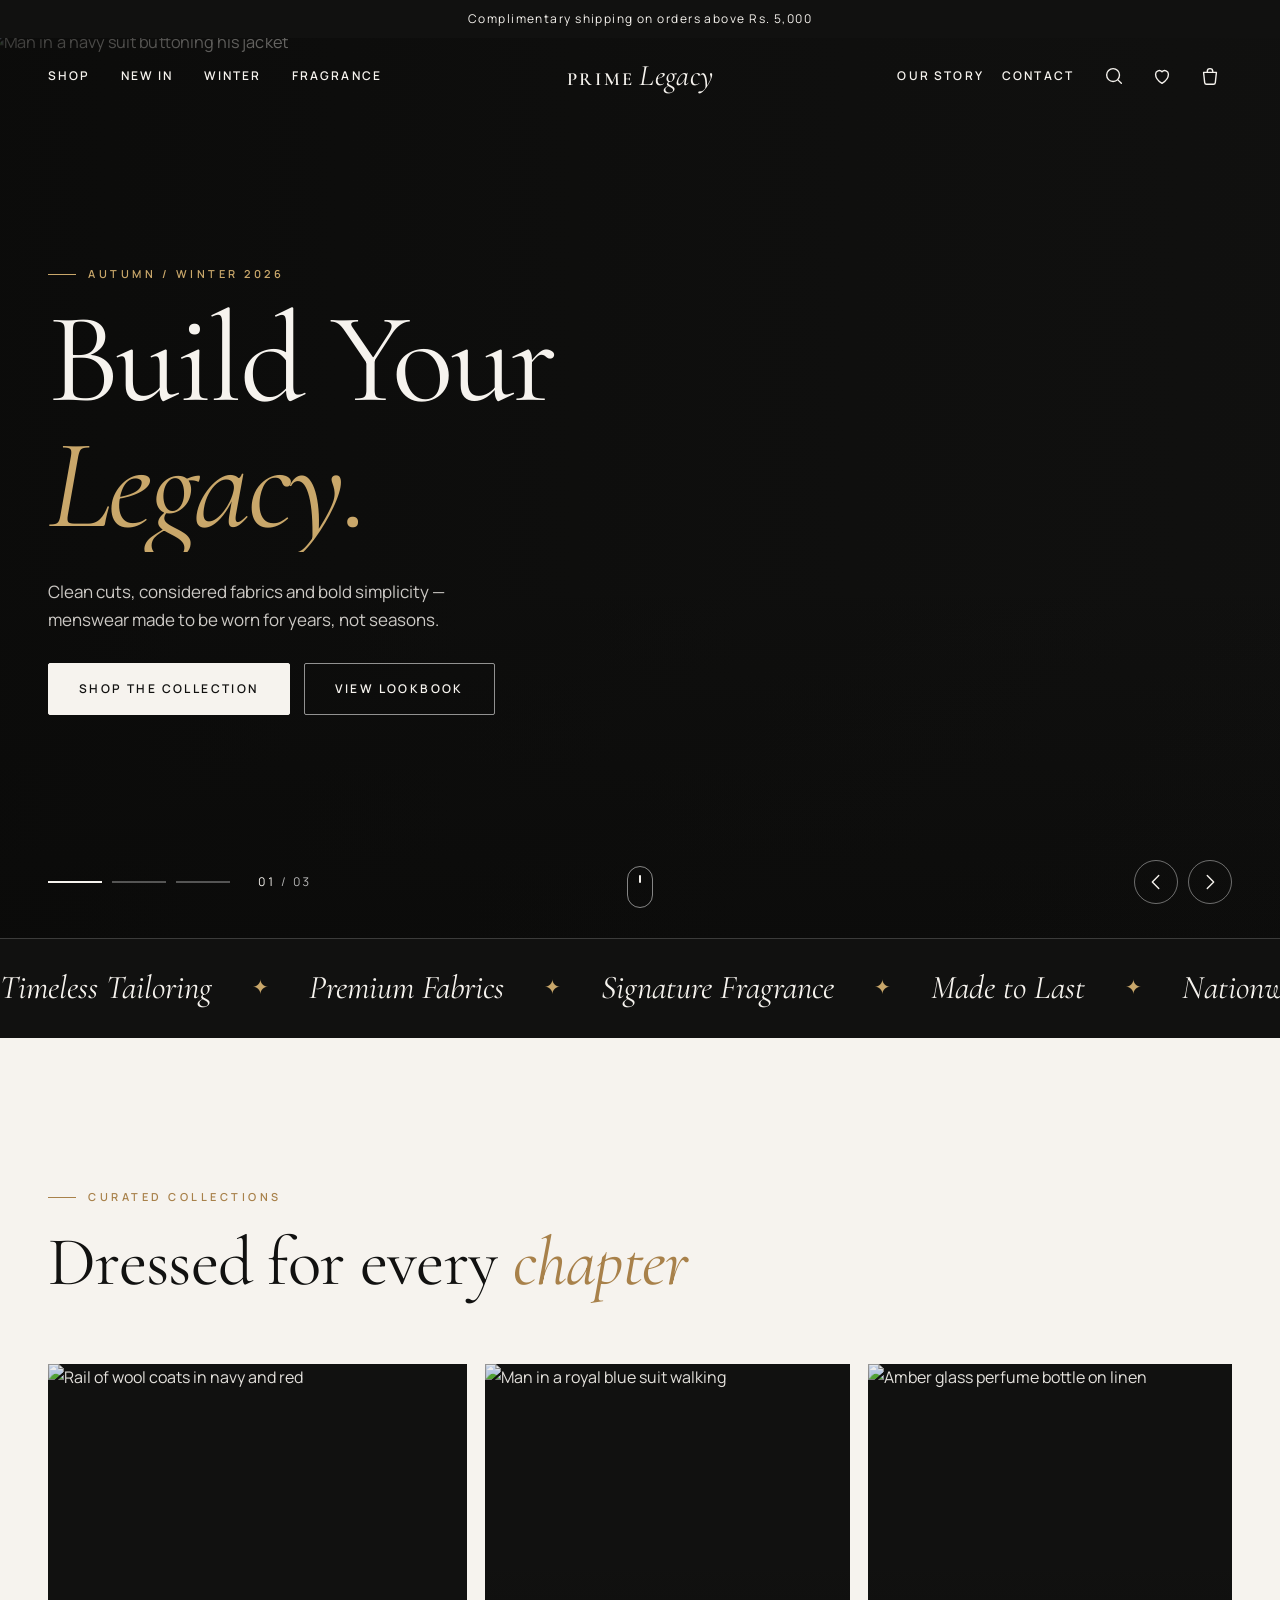
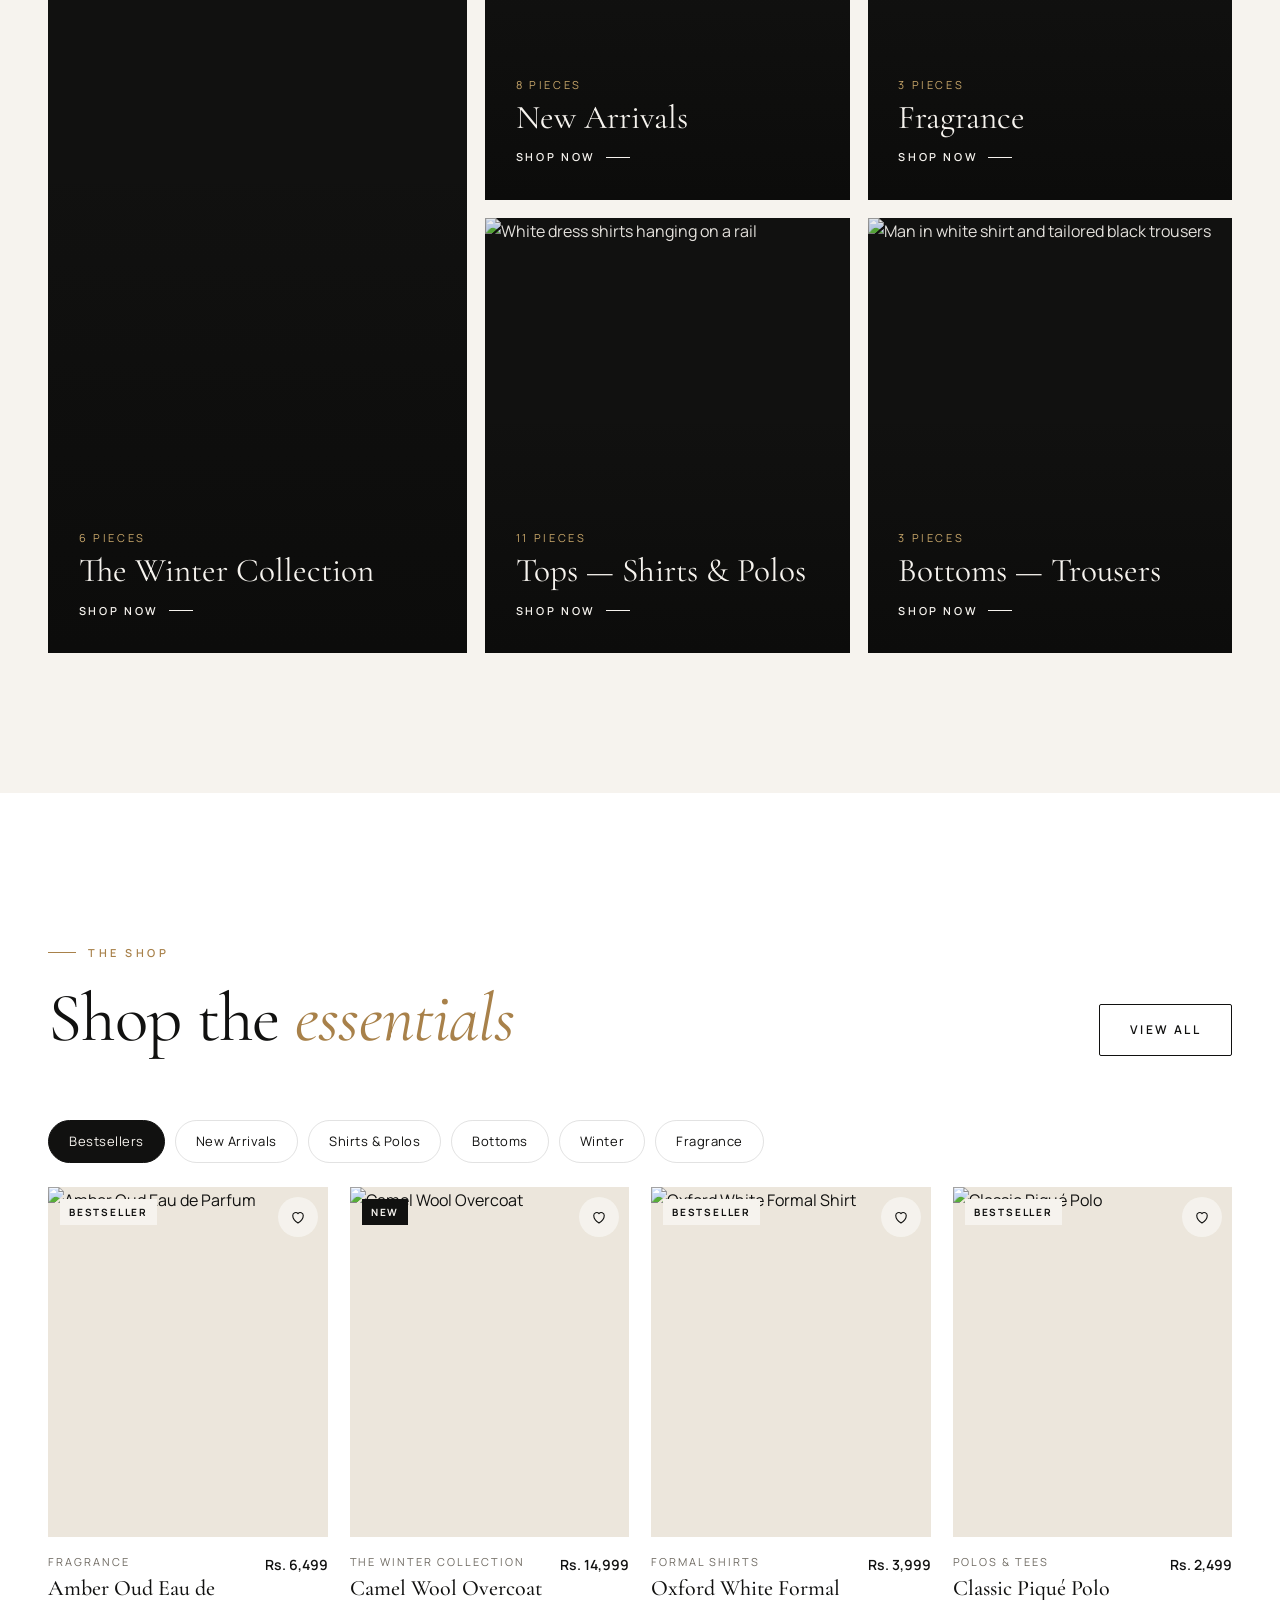
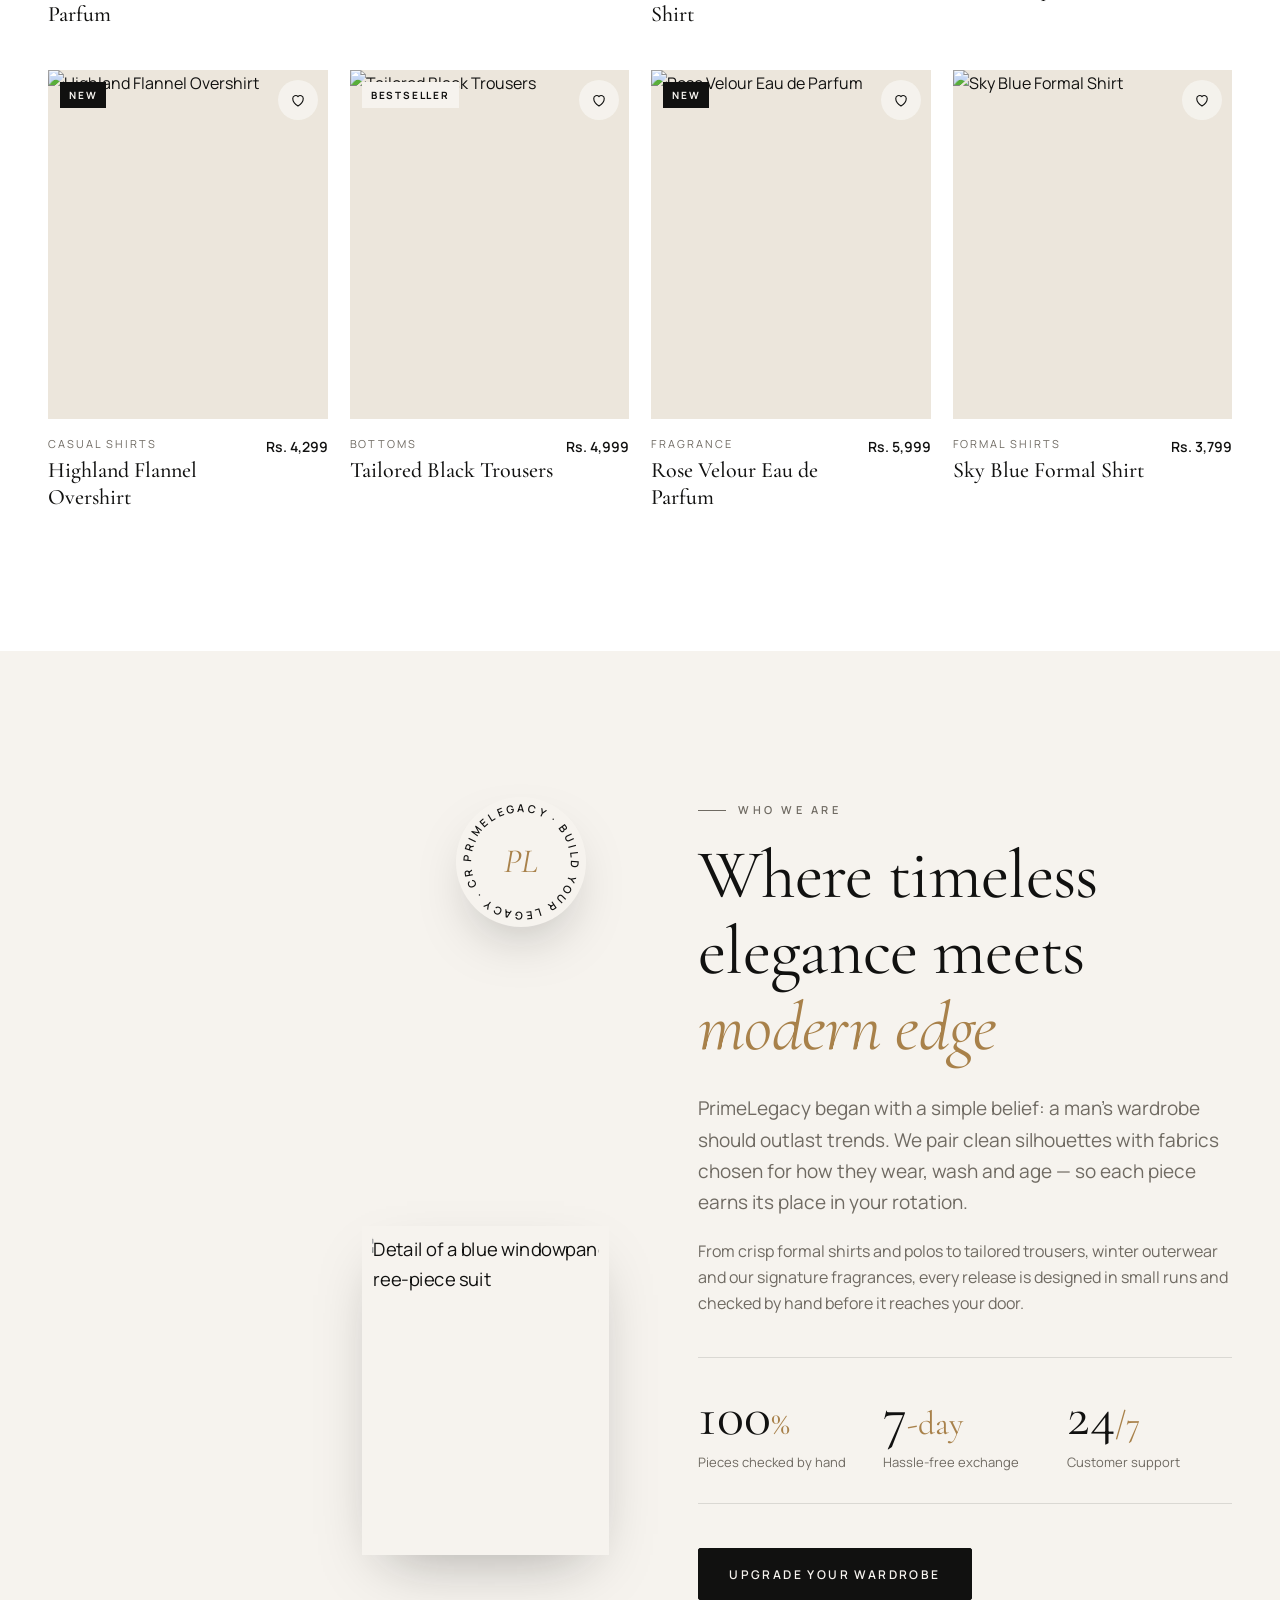
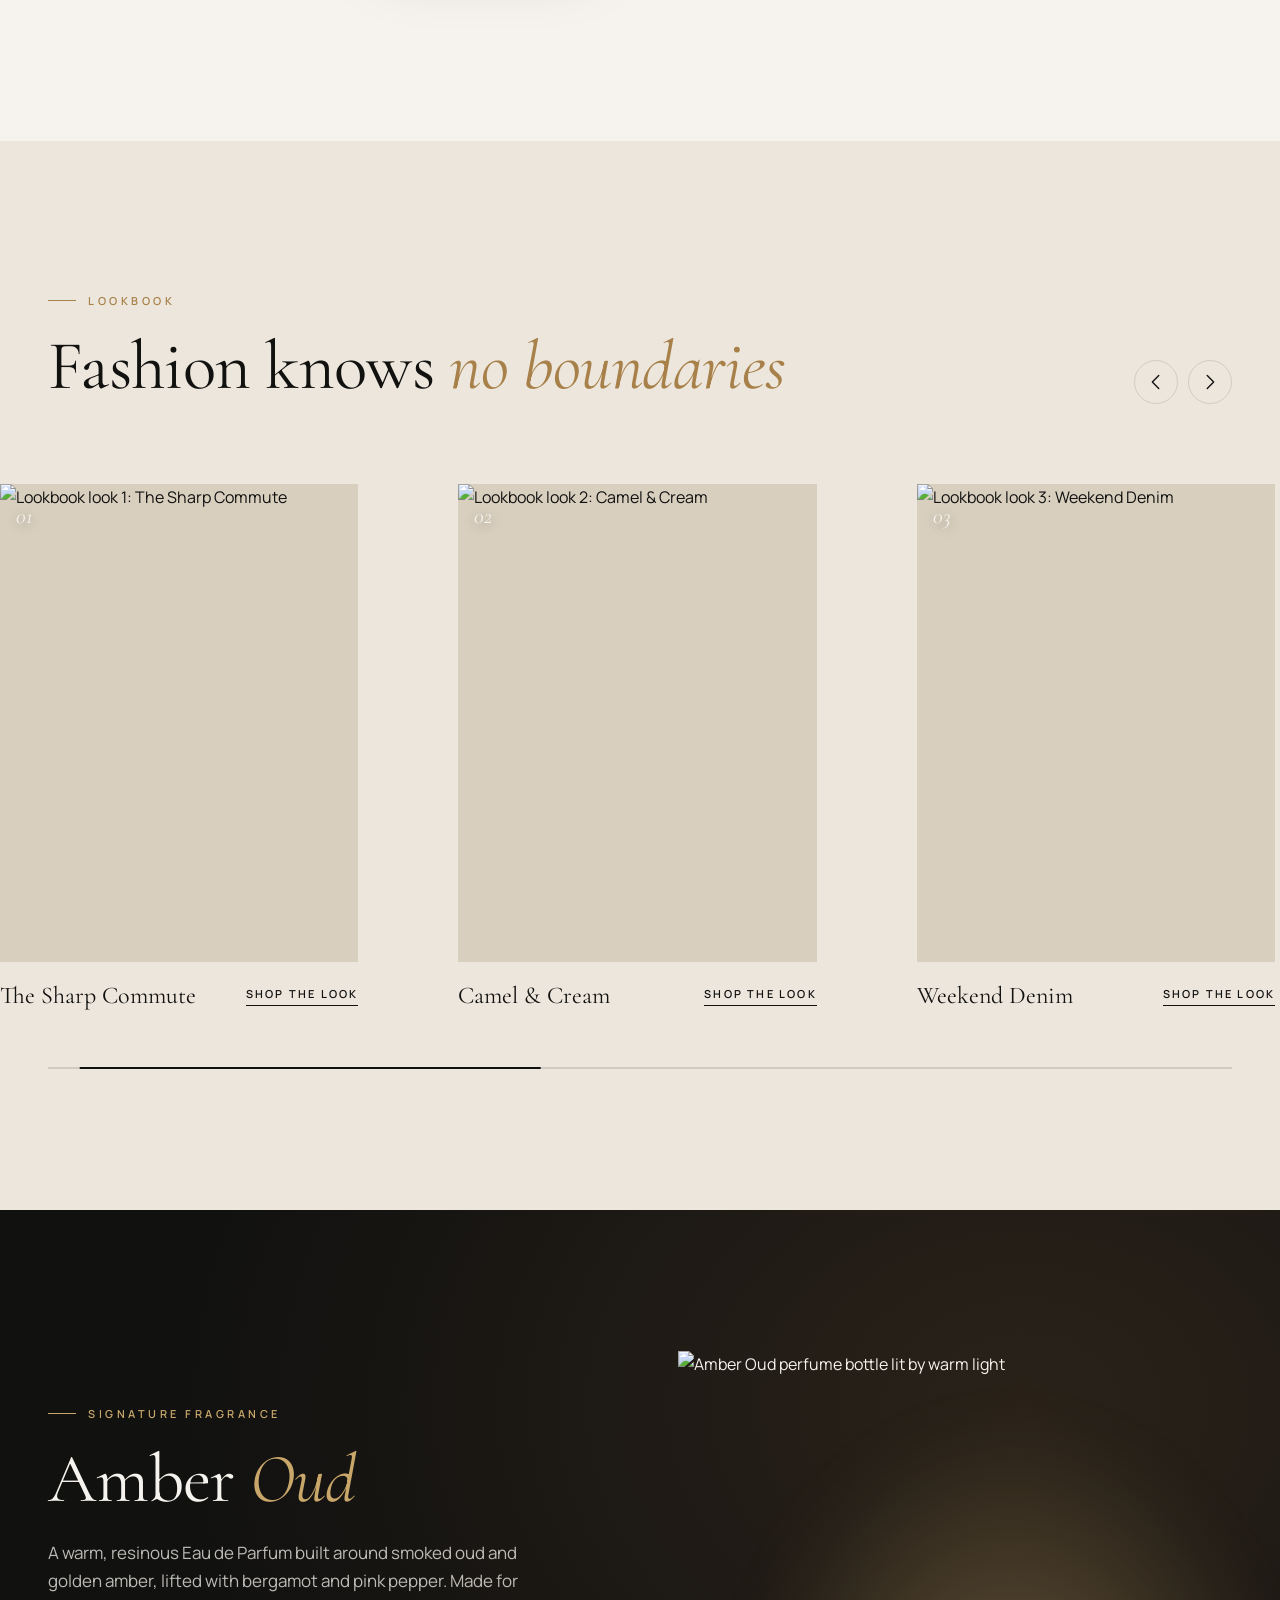
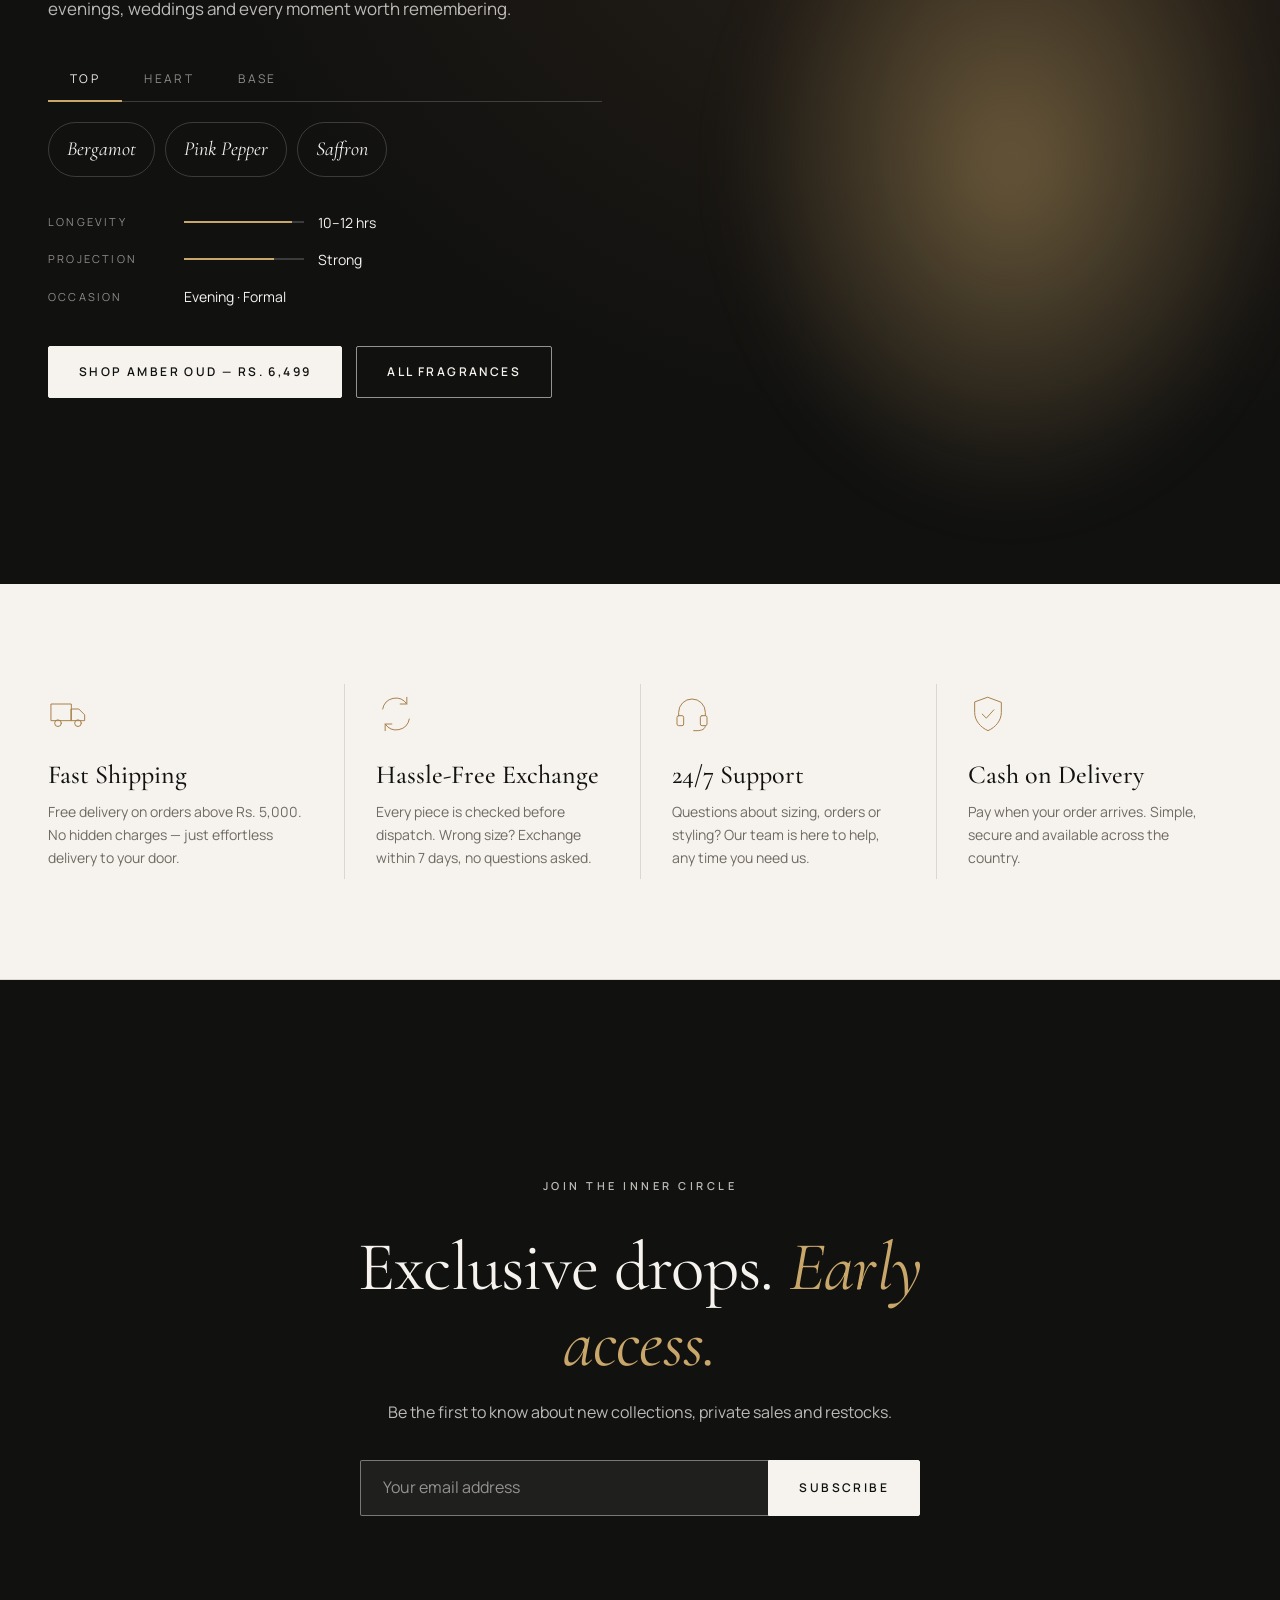
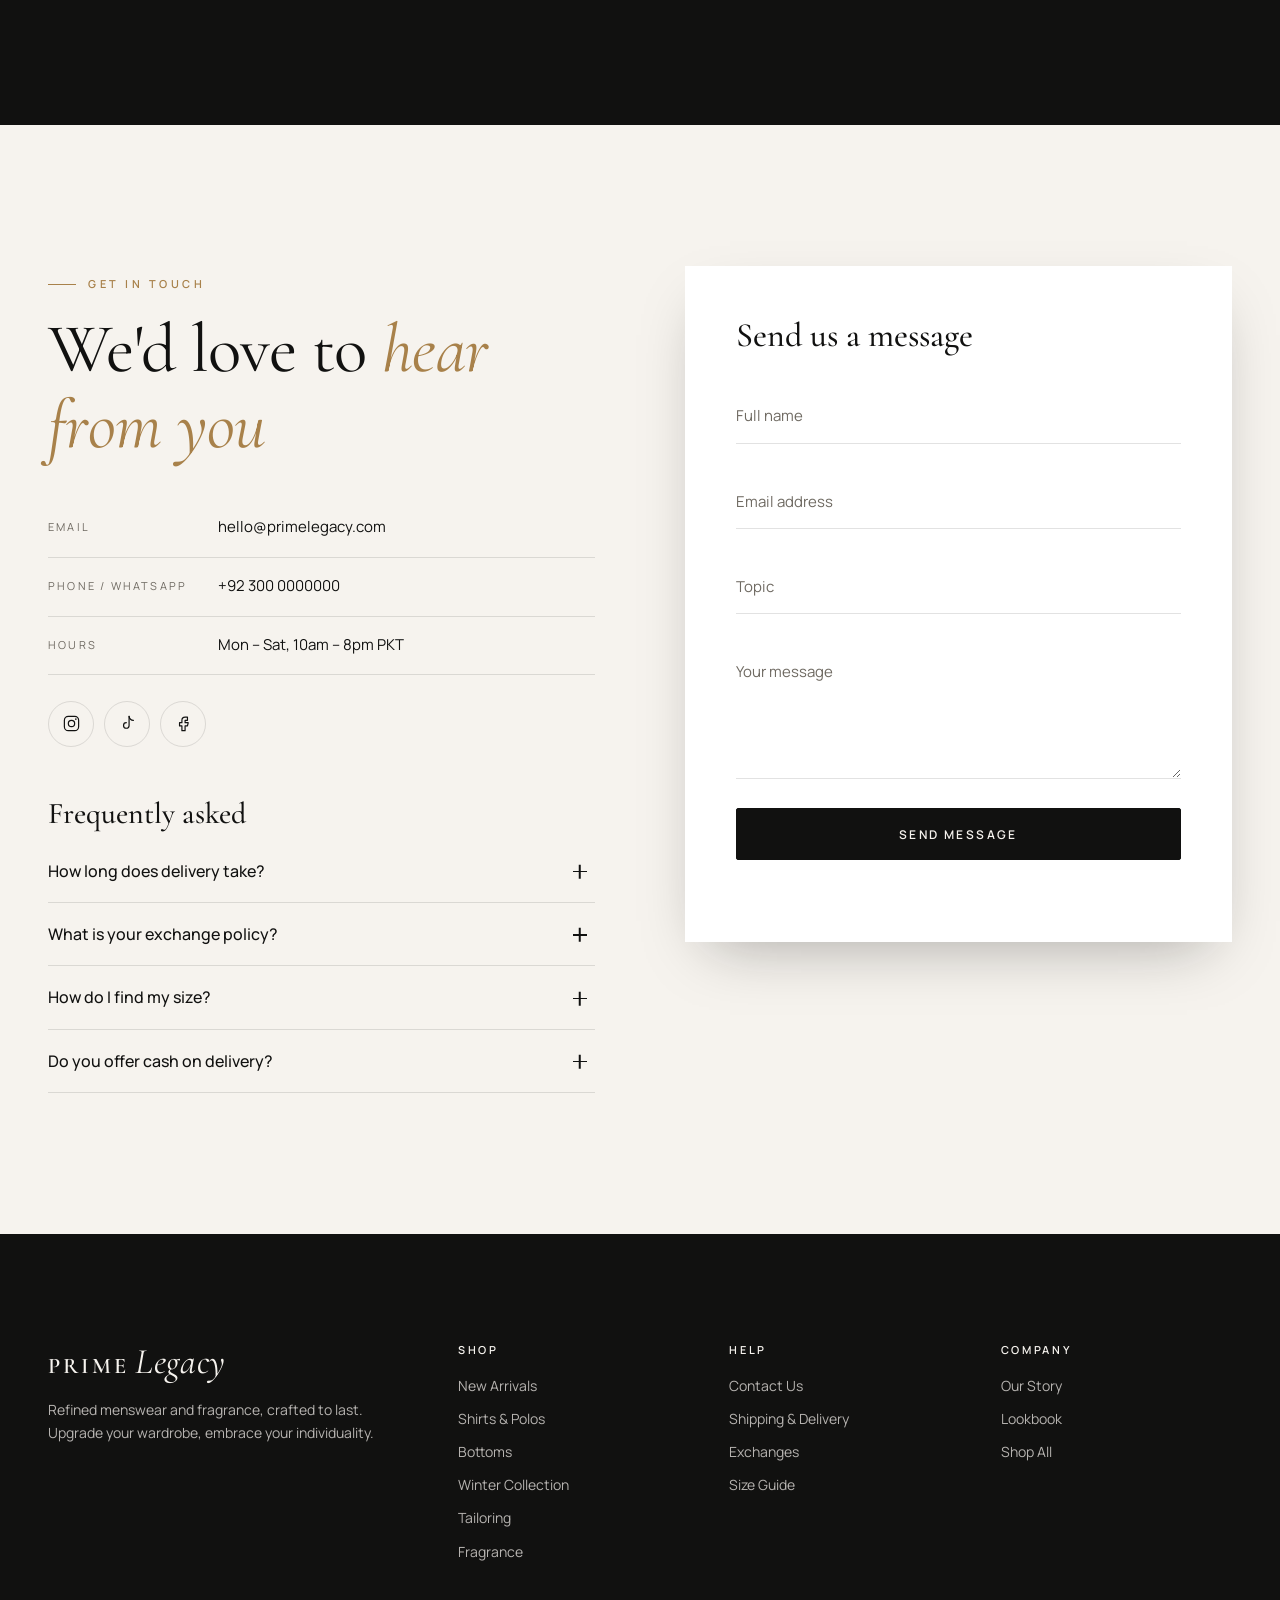
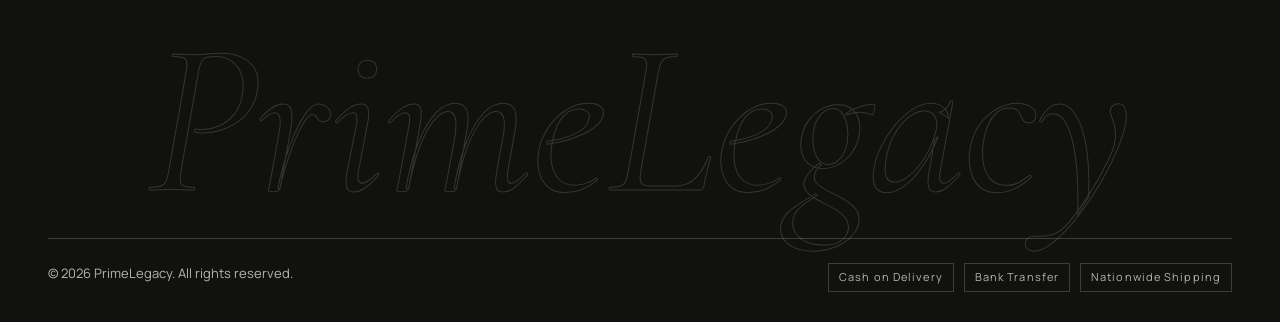
==== commit 3268b7e9: "Add collection and product pages, remove custom cursor Each collection now has its own page (shop, n" ====
--- a/index.html
+++ b/index.html
@@ -17,133 +17,19 @@
   <link href="https://fonts.googleapis.com/css2?family=Cormorant+Garamond:ital,wght@0,400;0,500;0,600;1,400;1,500&family=Manrope:wght@300;400;500;600;700&display=swap" rel="stylesheet">
   <link rel="stylesheet" href="assets/css/style.css">
 </head>
-<body class="is-loading">
-  <a class="skip-link" href="#main">Skip to content</a>
-
-  <!-- Preloader -->
-  <div class="preloader" aria-hidden="true">
-    <div class="preloader__mark">
-      <span class="preloader__word">Prime</span><span class="preloader__word preloader__word--italic">Legacy</span>
-    </div>
-    <div class="preloader__bar"><span></span></div>
-  </div>
-
-  <!-- Custom cursor (desktop only) -->
-  <div class="cursor" aria-hidden="true"><span class="cursor__label"></span></div>
-
-  <!-- Announcement bar -->
-  <div class="announce" role="region" aria-label="Announcements">
-    <div class="announce__track">
-      <p class="announce__msg is-active">Complimentary shipping on orders above Rs. 5,000</p>
-      <p class="announce__msg">The Winter Collection — now available</p>
-      <p class="announce__msg">Hassle-free 7-day exchanges, nationwide</p>
-    </div>
-  </div>
-
-  <!-- Header -->
-  <header class="header" id="header">
-    <div class="header__inner container">
-      <button class="icon-btn header__burger" id="menuOpen" aria-label="Open menu" aria-controls="mobileNav" aria-expanded="false">
-        <svg viewBox="0 0 24 24"><path d="M3 7h18M3 12h18M3 17h12"/></svg>
-      </button>
-
-      <nav class="nav" aria-label="Primary">
-        <ul class="nav__list">
-          <li class="nav__item nav__item--mega">
-            <a href="#shop" class="nav__link" data-filter="all">Shop</a>
-            <div class="mega" role="region" aria-label="Shop menu">
-              <div class="mega__inner container">
-                <div class="mega__col">
-                  <p class="mega__title">Tops</p>
-                  <a href="#shop" data-filter="formal">Formal Shirts</a>
-                  <a href="#shop" data-filter="casual">Casual Shirts</a>
-                  <a href="#shop" data-filter="polos">Polos &amp; Tees</a>
-                </div>
-                <div class="mega__col">
-                  <p class="mega__title">Bottoms</p>
-                  <a href="#shop" data-filter="bottoms">Tailored Trousers</a>
-                  <a href="#shop" data-filter="bottoms">Chinos</a>
-                  <a href="#shop" data-filter="bottoms">Denim</a>
-                </div>
-                <div class="mega__col">
-                  <p class="mega__title">Collections</p>
-                  <a href="#shop" data-filter="new">New Arrivals</a>
-                  <a href="#shop" data-filter="winter">The Winter Collection</a>
-                  <a href="#shop" data-filter="tailoring">Tailoring</a>
-                  <a href="#shop" data-filter="fragrance">Fragrance</a>
-                </div>
-                <a href="#shop" class="mega__feature" data-filter="winter">
-                  <img src="https://images.unsplash.com/photo-1559582798-678dfc71ccd8?auto=format&fit=crop&w=600&q=75" alt="Man in a camel overcoat walking with a leather bag" loading="lazy">
-                  <span class="mega__feature-text">The Winter Edit <em>Shop now →</em></span>
-                </a>
-              </div>
-            </div>
-          </li>
-          <li class="nav__item"><a href="#shop" class="nav__link" data-filter="new">New In</a></li>
-          <li class="nav__item"><a href="#fragrance" class="nav__link">Fragrance</a></li>
-          <li class="nav__item"><a href="#lookbook" class="nav__link">Lookbook</a></li>
-        </ul>
-      </nav>
-
-      <a href="#top" class="logo" aria-label="PrimeLegacy home">
-        <span class="logo__prime">Prime</span><span class="logo__legacy">Legacy</span>
-      </a>
-
-      <div class="header__actions">
-        <a href="#story" class="nav__link header__text-link">Our Story</a>
-        <a href="#contact" class="nav__link header__text-link">Contact</a>
-        <button class="icon-btn" id="searchOpen" aria-label="Search">
-          <svg viewBox="0 0 24 24"><circle cx="11" cy="11" r="7"/><path d="m20 20-3.5-3.5"/></svg>
-        </button>
-        <button class="icon-btn" id="wishOpen" aria-label="Wishlist">
-          <svg viewBox="0 0 24 24"><path d="M12 20s-7-4.4-7-10a4 4 0 0 1 7-2.6A4 4 0 0 1 19 10c0 5.6-7 10-7 10Z"/></svg>
-          <span class="badge" data-wish-count hidden>0</span>
-        </button>
-        <button class="icon-btn" id="cartOpen" aria-label="Cart">
-          <svg viewBox="0 0 24 24"><path d="M5 8h14l-1.2 11.2a2 2 0 0 1-2 1.8H8.2a2 2 0 0 1-2-1.8L5 8Z"/><path d="M9 8V7a3 3 0 0 1 6 0v1"/></svg>
-          <span class="badge" data-cart-count hidden>0</span>
-        </button>
-      </div>
-    </div>
-  </header>
-
-  <!-- Mobile nav -->
-  <aside class="mobile-nav" id="mobileNav" aria-label="Mobile menu" aria-hidden="true">
-    <div class="mobile-nav__head">
-      <span class="logo logo--small"><span class="logo__prime">Prime</span><span class="logo__legacy">Legacy</span></span>
-      <button class="icon-btn" id="menuClose" aria-label="Close menu"><svg viewBox="0 0 24 24"><path d="M6 6l12 12M18 6 6 18"/></svg></button>
-    </div>
-    <nav class="mobile-nav__links">
-      <a href="#shop" data-filter="all">Shop All</a>
-      <a href="#shop" data-filter="new">New Arrivals</a>
-      <a href="#shop" data-filter="formal">Formal Shirts</a>
-      <a href="#shop" data-filter="casual">Casual Shirts</a>
-      <a href="#shop" data-filter="polos">Polos &amp; Tees</a>
-      <a href="#shop" data-filter="bottoms">Bottoms</a>
-      <a href="#shop" data-filter="winter">The Winter Collection</a>
-      <a href="#shop" data-filter="tailoring">Tailoring</a>
-      <a href="#fragrance">Fragrance</a>
-      <a href="#lookbook">Lookbook</a>
-      <a href="#story">Our Story</a>
-      <a href="#contact">Contact</a>
-    </nav>
-    <div class="mobile-nav__foot">
-      <p>Need help? <a href="#contact">Get in touch</a></p>
-    </div>
-  </aside>
-
+<body data-page="home">
   <main id="main">
     <!-- Hero -->
     <section class="hero" id="top" aria-roledescription="carousel" aria-label="Featured collections">
       <div class="hero__slides">
-        <article class="hero__slide is-active" data-cursor="Explore">
+        <article class="hero__slide is-active">
           <div class="hero__media"><img src="https://images.unsplash.com/photo-1507679799987-c73779587ccf?auto=format&fit=crop&w=2000&q=80" alt="Man in a navy suit buttoning his jacket" fetchpriority="high"></div>
           <div class="hero__content container">
             <p class="eyebrow">Autumn / Winter 2026</p>
             <h1 class="hero__title"><span class="line"><span>Build Your</span></span><span class="line"><span><em>Legacy.</em></span></span></h1>
             <p class="hero__text">Clean cuts, considered fabrics and bold simplicity — menswear made to be worn for years, not seasons.</p>
             <div class="hero__ctas">
-              <a href="#shop" class="btn btn--light" data-filter="all">Shop the Collection</a>
+              <a href="shop.html" class="btn btn--light">Shop the Collection</a>
               <a href="#lookbook" class="btn btn--ghost-light">View Lookbook</a>
             </div>
           </div>
@@ -155,7 +41,7 @@
             <h2 class="hero__title"><span class="line"><span>Warmth,</span></span><span class="line"><span><em>Tailored.</em></span></span></h2>
             <p class="hero__text">Wool overcoats, leather and knitwear designed for the colder months and the years after.</p>
             <div class="hero__ctas">
-              <a href="#shop" class="btn btn--light" data-filter="winter">Shop Winter</a>
+              <a href="winter-collection.html" class="btn btn--light">Shop Winter</a>
             </div>
           </div>
         </article>
@@ -166,7 +52,7 @@
             <h2 class="hero__title"><span class="line"><span>Leave an</span></span><span class="line"><span><em>Impression.</em></span></span></h2>
             <p class="hero__text">Our Eau de Parfum line — amber, oud and rose, blended to linger long after you leave the room.</p>
             <div class="hero__ctas">
-              <a href="#fragrance" class="btn btn--light">Discover Fragrance</a>
+              <a href="fragrance.html" class="btn btn--light">Discover Fragrance</a>
             </div>
           </div>
         </article>
@@ -203,23 +89,23 @@
           <h2 class="section-title">Dressed for every <em>chapter</em></h2>
         </div>
         <div class="collections__grid">
-          <a href="#shop" class="col-card col-card--tall reveal" data-filter="winter" data-cursor="Shop">
+          <a href="winter-collection.html" class="col-card col-card--tall reveal">
             <img src="https://images.unsplash.com/photo-1604644401890-0bd678c83788?auto=format&fit=crop&w=1000&q=80" alt="Rail of wool coats in navy and red" loading="lazy">
-            <div class="col-card__body"><span class="col-card__count" data-count-for="winter"></span><h3>The Winter Collection</h3><span class="col-card__cta">Shop now</span></div>
-          </a>
-          <a href="#shop" class="col-card reveal" data-filter="new" data-cursor="Shop">
+            <div class="col-card__body"><span class="col-card__count" data-count-for="winter-collection"></span><h3>The Winter Collection</h3><span class="col-card__cta">Shop now</span></div>
+          </a>
+          <a href="new-arrivals.html" class="col-card reveal">
             <img src="https://images.unsplash.com/photo-1617137968427-85924c800a22?auto=format&fit=crop&w=900&q=80" alt="Man in a royal blue suit walking" loading="lazy">
-            <div class="col-card__body"><span class="col-card__count" data-count-for="new"></span><h3>New Arrivals</h3><span class="col-card__cta">Shop now</span></div>
-          </a>
-          <a href="#shop" class="col-card reveal" data-filter="fragrance" data-cursor="Shop">
+            <div class="col-card__body"><span class="col-card__count" data-count-for="new-arrivals"></span><h3>New Arrivals</h3><span class="col-card__cta">Shop now</span></div>
+          </a>
+          <a href="fragrance.html" class="col-card reveal">
             <img src="https://images.unsplash.com/photo-1588405748880-12d1d2a59f75?auto=format&fit=crop&w=900&q=80" alt="Amber glass perfume bottle on linen" loading="lazy">
             <div class="col-card__body"><span class="col-card__count" data-count-for="fragrance"></span><h3>Fragrance</h3><span class="col-card__cta">Shop now</span></div>
           </a>
-          <a href="#shop" class="col-card reveal" data-filter="tops" data-cursor="Shop">
+          <a href="tops.html" class="col-card reveal">
             <img src="https://images.unsplash.com/photo-1603252109303-2751441dd157?auto=format&fit=crop&w=900&q=80" alt="White dress shirts hanging on a rail" loading="lazy">
             <div class="col-card__body"><span class="col-card__count" data-count-for="tops"></span><h3>Tops — Shirts &amp; Polos</h3><span class="col-card__cta">Shop now</span></div>
           </a>
-          <a href="#shop" class="col-card reveal" data-filter="bottoms" data-cursor="Shop">
+          <a href="bottoms.html" class="col-card reveal">
             <img src="https://images.unsplash.com/photo-1584865288642-42078afe6942?auto=format&fit=crop&w=900&q=80" alt="Man in white shirt and tailored black trousers" loading="lazy">
             <div class="col-card__body"><span class="col-card__count" data-count-for="bottoms"></span><h3>Bottoms — Trousers</h3><span class="col-card__cta">Shop now</span></div>
           </a>
@@ -227,7 +113,7 @@
       </div>
     </section>
 
-    <!-- Shop -->
+    <!-- Featured products -->
     <section class="section shop" id="shop">
       <div class="container">
         <div class="section-head section-head--row reveal">
@@ -235,38 +121,19 @@
             <p class="eyebrow eyebrow--dark">The Shop</p>
             <h2 class="section-title">Shop the <em>essentials</em></h2>
           </div>
-          <div class="shop__tools">
-            <label class="select">
-              <span class="visually-hidden">Sort products</span>
-              <select id="sortSelect">
-                <option value="featured">Featured</option>
-                <option value="new">Newest</option>
-                <option value="price-asc">Price: Low to High</option>
-                <option value="price-desc">Price: High to Low</option>
-                <option value="name">Alphabetical</option>
-              </select>
-            </label>
-          </div>
-        </div>
-
-        <div class="filters reveal" role="tablist" aria-label="Filter products" id="filters">
-          <button class="chip is-active" data-chip="all" role="tab" aria-selected="true">All</button>
-          <button class="chip" data-chip="new" role="tab" aria-selected="false">New Arrivals</button>
-          <button class="chip" data-chip="tops" role="tab" aria-selected="false">All Tops</button>
-          <button class="chip" data-chip="formal" role="tab" aria-selected="false">Formal Shirts</button>
-          <button class="chip" data-chip="casual" role="tab" aria-selected="false">Casual Shirts</button>
-          <button class="chip" data-chip="polos" role="tab" aria-selected="false">Polos &amp; Tees</button>
-          <button class="chip" data-chip="bottoms" role="tab" aria-selected="false">Bottoms</button>
-          <button class="chip" data-chip="winter" role="tab" aria-selected="false">Winter</button>
-          <button class="chip" data-chip="tailoring" role="tab" aria-selected="false">Tailoring</button>
-          <button class="chip" data-chip="fragrance" role="tab" aria-selected="false">Fragrance</button>
-        </div>
-
-        <p class="shop__meta" aria-live="polite"><span id="resultCount"></span></p>
+          <a href="shop.html" class="btn btn--outline" id="viewAll">View all</a>
+        </div>
+
+        <div class="filters reveal" role="tablist" aria-label="Featured products" id="homeTabs">
+          <button class="chip is-active" data-tab="shop" role="tab" aria-selected="true">Bestsellers</button>
+          <button class="chip" data-tab="new-arrivals" role="tab" aria-selected="false">New Arrivals</button>
+          <button class="chip" data-tab="tops" role="tab" aria-selected="false">Shirts &amp; Polos</button>
+          <button class="chip" data-tab="bottoms" role="tab" aria-selected="false">Bottoms</button>
+          <button class="chip" data-tab="winter-collection" role="tab" aria-selected="false">Winter</button>
+          <button class="chip" data-tab="fragrance" role="tab" aria-selected="false">Fragrance</button>
+        </div>
+
         <div class="product-grid" id="productGrid"></div>
-        <div class="shop__more">
-          <button class="btn btn--outline" id="loadMore">Load more</button>
-        </div>
       </div>
     </section>
 
@@ -295,7 +162,7 @@
             <div class="stat"><span class="stat__num" data-counter="7">0</span><span class="stat__suffix">-day</span><p>Hassle-free exchange</p></div>
             <div class="stat"><span class="stat__num" data-counter="24">0</span><span class="stat__suffix">/7</span><p>Customer support</p></div>
           </div>
-          <a href="#shop" class="btn btn--dark reveal" data-filter="all">Upgrade Your Wardrobe</a>
+          <a href="shop.html" class="btn btn--dark reveal">Upgrade Your Wardrobe</a>
         </div>
       </div>
     </section>
@@ -312,7 +179,7 @@
           <button class="icon-btn icon-btn--outline" data-look-next aria-label="Scroll lookbook right"><svg viewBox="0 0 24 24"><path d="M9 5l7 7-7 7"/></svg></button>
         </div>
       </div>
-      <div class="lookbook__track" id="lookTrack" data-cursor="Drag" tabindex="0" aria-label="Lookbook gallery, scroll horizontally"></div>
+      <div class="lookbook__track" id="lookTrack" tabindex="0" aria-label="Lookbook gallery, scroll horizontally"></div>
       <div class="container"><div class="lookbook__progress"><span id="lookProgress"></span></div></div>
     </section>
 
@@ -341,8 +208,8 @@
             <div><dt>Occasion</dt><dd>Evening · Formal</dd></div>
           </dl>
           <div class="fragrance__ctas reveal">
-            <button class="btn btn--light" data-quick="f1">Shop Amber Oud — Rs. 6,499</button>
-            <a href="#shop" class="btn btn--ghost-light" data-filter="fragrance">All Fragrances</a>
+            <a class="btn btn--light" href="product.html?id=f1">Shop Amber Oud — Rs. 6,499</a>
+            <a href="fragrance.html" class="btn btn--ghost-light">All Fragrances</a>
           </div>
         </div>
         <div class="fragrance__visual reveal">
@@ -354,28 +221,7 @@
 
     <!-- Services -->
     <section class="section services">
-      <div class="container services__grid">
-        <div class="service reveal">
-          <svg viewBox="0 0 48 48" aria-hidden="true"><path d="M4 12h24v20H4zM28 18h9l7 7v7H28z"/><circle cx="12" cy="35" r="4"/><circle cx="36" cy="35" r="4"/></svg>
-          <h3>Fast Shipping</h3>
-          <p>Free delivery on orders above Rs. 5,000. No hidden charges — just effortless delivery to your door.</p>
-        </div>
-        <div class="service reveal">
-          <svg viewBox="0 0 48 48" aria-hidden="true"><path d="M8 18a16 16 0 0 1 29-6M40 30a16 16 0 0 1-29 6"/><path d="M37 4v8h-8M11 44v-8h8"/></svg>
-          <h3>Hassle-Free Exchange</h3>
-          <p>Every piece is checked before dispatch. Wrong size? Exchange within 7 days, no questions asked.</p>
-        </div>
-        <div class="service reveal">
-          <svg viewBox="0 0 48 48" aria-hidden="true"><path d="M8 26v-4a16 16 0 0 1 32 0v4"/><rect x="6" y="26" width="8" height="12" rx="2"/><rect x="34" y="26" width="8" height="12" rx="2"/><path d="M40 38c0 4-4 6-10 6h-4"/></svg>
-          <h3>24/7 Support</h3>
-          <p>Questions about sizing, orders or styling? Our team is here to help, any time you need us.</p>
-        </div>
-        <div class="service reveal">
-          <svg viewBox="0 0 48 48" aria-hidden="true"><path d="M24 4l16 6v12c0 10-7 18-16 22C15 40 8 32 8 22V10z"/><path d="M17 24l5 5 9-10"/></svg>
-          <h3>Cash on Delivery</h3>
-          <p>Pay when your order arrives. Simple, secure and available across the country.</p>
-        </div>
-      </div>
+      <div class="container services__grid" data-services></div>
     </section>
 
     <!-- Newsletter -->
@@ -403,8 +249,8 @@
           <p class="eyebrow eyebrow--dark reveal">Get in Touch</p>
           <h2 class="section-title reveal">We'd love to <em>hear from you</em></h2>
           <ul class="contact__list reveal">
-            <li><span>Email</span><a href="mailto:hello@primelegacy.com" data-contact-email>hello@primelegacy.com</a></li>
-            <li><span>Phone / WhatsApp</span><a href="tel:+923000000000" data-contact-phone>+92 300 0000000</a></li>
+            <li><span>Email</span><a href="#" data-contact-email></a></li>
+            <li><span>Phone / WhatsApp</span><a href="#" data-contact-phone></a></li>
             <li><span>Hours</span>Mon – Sat, 10am – 8pm PKT</li>
           </ul>
           <div class="socials reveal">
@@ -466,163 +312,8 @@
     </section>
   </main>
 
-  <footer class="footer">
-    <div class="container">
-      <div class="footer__top">
-        <div class="footer__brand">
-          <a href="#top" class="logo logo--light"><span class="logo__prime">Prime</span><span class="logo__legacy">Legacy</span></a>
-          <p>Refined menswear and fragrance, crafted to last. Upgrade your wardrobe, embrace your individuality.</p>
-        </div>
-        <div class="footer__col">
-          <h4>Shop</h4>
-          <a href="#shop" data-filter="new">New Arrivals</a>
-          <a href="#shop" data-filter="formal">Formal Shirts</a>
-          <a href="#shop" data-filter="polos">Polos &amp; Tees</a>
-          <a href="#shop" data-filter="bottoms">Bottoms</a>
-          <a href="#shop" data-filter="winter">Winter Collection</a>
-          <a href="#fragrance">Fragrance</a>
-        </div>
-        <div class="footer__col">
-          <h4>Help</h4>
-          <a href="#contact">Contact Us</a>
-          <a href="#contact">Shipping &amp; Delivery</a>
-          <a href="#contact">Exchanges</a>
-          <button type="button" class="link-btn" data-size-guide>Size Guide</button>
-        </div>
-        <div class="footer__col">
-          <h4>Company</h4>
-          <a href="#story">Our Story</a>
-          <a href="#lookbook">Lookbook</a>
-          <a href="#contact">Careers</a>
-        </div>
-      </div>
-      <div class="footer__big" aria-hidden="true">PrimeLegacy</div>
-      <div class="footer__bottom">
-        <p>&copy; <span data-year></span> PrimeLegacy. All rights reserved.</p>
-        <p class="footer__pay"><span>Cash on Delivery</span><span>Bank Transfer</span><span>Nationwide Shipping</span></p>
-      </div>
-    </div>
-  </footer>
-
-  <!-- Search overlay -->
-  <div class="search" id="search" role="dialog" aria-modal="true" aria-label="Search products" aria-hidden="true">
-    <div class="search__inner container">
-      <div class="search__bar">
-        <svg viewBox="0 0 24 24" aria-hidden="true"><circle cx="11" cy="11" r="7"/><path d="m20 20-3.5-3.5"/></svg>
-        <label for="searchInput" class="visually-hidden">Search</label>
-        <input id="searchInput" type="search" placeholder="Search shirts, trousers, fragrance…" autocomplete="off">
-        <button class="icon-btn" id="searchClose" aria-label="Close search"><svg viewBox="0 0 24 24"><path d="M6 6l12 12M18 6 6 18"/></svg></button>
-      </div>
-      <div class="search__suggest">
-        <span>Popular:</span>
-        <button data-term="polo">Polo</button>
-        <button data-term="oud">Oud</button>
-        <button data-term="trousers">Trousers</button>
-        <button data-term="jacket">Jacket</button>
-        <button data-term="formal">Formal</button>
-      </div>
-      <div class="search__results" id="searchResults" aria-live="polite"></div>
-    </div>
-  </div>
-
-  <!-- Drawer (cart / wishlist) -->
-  <div class="overlay" id="overlay" hidden></div>
-  <aside class="drawer" id="drawer" role="dialog" aria-modal="true" aria-labelledby="drawerTitle" aria-hidden="true">
-    <div class="drawer__head">
-      <div class="drawer__tabs">
-        <button class="drawer__tab is-active" data-drawer-tab="cart" id="drawerTitle">Cart <span data-cart-count-inline>(0)</span></button>
-        <button class="drawer__tab" data-drawer-tab="wish">Wishlist <span data-wish-count-inline>(0)</span></button>
-      </div>
-      <button class="icon-btn" id="drawerClose" aria-label="Close"><svg viewBox="0 0 24 24"><path d="M6 6l12 12M18 6 6 18"/></svg></button>
-    </div>
-    <div class="drawer__ship" data-ship>
-      <p data-ship-text></p>
-      <div class="drawer__ship-bar"><span data-ship-bar></span></div>
-    </div>
-    <div class="drawer__body" id="drawerBody"></div>
-    <div class="drawer__foot" id="drawerFoot">
-      <div class="drawer__row"><span>Subtotal</span><strong data-subtotal>Rs. 0</strong></div>
-      <p class="drawer__note">Shipping &amp; taxes calculated at checkout.</p>
-      <button class="btn btn--dark btn--block" id="checkoutBtn">Checkout</button>
-      <button class="btn btn--text btn--block" data-drawer-close>Continue shopping</button>
-    </div>
-  </aside>
-
-  <!-- Quick view modal -->
-  <div class="modal" id="quickView" role="dialog" aria-modal="true" aria-labelledby="qvTitle" aria-hidden="true">
-    <div class="modal__dialog modal__dialog--wide">
-      <button class="icon-btn modal__close" data-modal-close aria-label="Close"><svg viewBox="0 0 24 24"><path d="M6 6l12 12M18 6 6 18"/></svg></button>
-      <div class="qv">
-        <div class="qv__media"><div class="qv__zoom" id="qvZoom"><img id="qvImg" alt=""></div></div>
-        <div class="qv__info">
-          <p class="eyebrow eyebrow--dark" id="qvCat"></p>
-          <h3 class="qv__title" id="qvTitle"></h3>
-          <p class="qv__price" id="qvPrice"></p>
-          <p class="qv__desc" id="qvDesc"></p>
-          <div class="qv__opt">
-            <div class="qv__opt-head"><span id="qvOptLabel">Size</span><button type="button" class="link-btn" data-size-guide id="qvSizeGuide">Size guide</button></div>
-            <div class="sizes" id="qvSizes" role="radiogroup" aria-label="Choose option"></div>
-          </div>
-          <div class="qv__actions">
-            <div class="qty" aria-label="Quantity">
-              <button type="button" data-qv-qty="-1" aria-label="Decrease quantity">−</button>
-              <span id="qvQty">1</span>
-              <button type="button" data-qv-qty="1" aria-label="Increase quantity">+</button>
-            </div>
-            <button class="btn btn--dark qv__add" id="qvAdd">Add to Cart</button>
-            <button class="icon-btn icon-btn--outline qv__wish" id="qvWish" aria-label="Add to wishlist" aria-pressed="false"><svg viewBox="0 0 24 24"><path d="M12 20s-7-4.4-7-10a4 4 0 0 1 7-2.6A4 4 0 0 1 19 10c0 5.6-7 10-7 10Z"/></svg></button>
-          </div>
-          <ul class="qv__perks">
-            <li>Free shipping over Rs. 5,000</li>
-            <li>7-day hassle-free exchange</li>
-            <li>Cash on delivery available</li>
-          </ul>
-        </div>
-      </div>
-    </div>
-  </div>
-
-  <!-- Size guide modal -->
-  <div class="modal" id="sizeGuide" role="dialog" aria-modal="true" aria-labelledby="sgTitle" aria-hidden="true">
-    <div class="modal__dialog">
-      <button class="icon-btn modal__close" data-modal-close aria-label="Close"><svg viewBox="0 0 24 24"><path d="M6 6l12 12M18 6 6 18"/></svg></button>
-      <h3 class="modal__title" id="sgTitle">Size Guide</h3>
-      <div class="sg__tabs" role="tablist">
-        <button role="tab" class="chip is-active" data-sg="tops" aria-selected="true">Tops</button>
-        <button role="tab" class="chip" data-sg="bottoms" aria-selected="false">Bottoms</button>
-      </div>
-      <div class="sg__unit">
-        <span>Units:</span>
-        <button class="link-btn is-active" data-unit="in">Inches</button>
-        <button class="link-btn" data-unit="cm">CM</button>
-      </div>
-      <div class="table-wrap"><table class="sg__table" id="sgTable"></table></div>
-      <p class="modal__note">Measurements are of the body, not the garment. Between sizes? Size up for a relaxed fit.</p>
-    </div>
-  </div>
-
-  <!-- Checkout modal -->
-  <div class="modal" id="checkout" role="dialog" aria-modal="true" aria-labelledby="coTitle" aria-hidden="true">
-    <div class="modal__dialog">
-      <button class="icon-btn modal__close" data-modal-close aria-label="Close"><svg viewBox="0 0 24 24"><path d="M6 6l12 12M18 6 6 18"/></svg></button>
-      <h3 class="modal__title" id="coTitle">Place your order</h3>
-      <p class="modal__note">Online payments are coming soon. Send us your order and our team will confirm it with you directly — pay cash on delivery.</p>
-      <div class="co__summary" id="coSummary"></div>
-      <div class="co__actions">
-        <a class="btn btn--dark btn--block" id="coWhatsapp" target="_blank" rel="noopener">Order via WhatsApp</a>
-        <a class="btn btn--outline btn--block" id="coEmail">Order via Email</a>
-      </div>
-    </div>
-  </div>
-
-  <!-- Toasts & back to top -->
-  <div class="toasts" id="toasts" aria-live="polite"></div>
-  <button class="to-top" id="toTop" aria-label="Back to top">
-    <svg class="to-top__ring" viewBox="0 0 48 48" aria-hidden="true"><circle cx="24" cy="24" r="22"/><circle cx="24" cy="24" r="22" class="to-top__progress"/></svg>
-    <svg class="to-top__arrow" viewBox="0 0 24 24" aria-hidden="true"><path d="M12 19V5M5 12l7-7 7 7"/></svg>
-  </button>
-
   <script src="assets/js/products.js"></script>
+  <script src="assets/js/layout.js"></script>
   <script src="assets/js/main.js"></script>
 </body>
 </html>
--- a/assets/css/style.css
+++ b/assets/css/style.css
@@ -130,18 +130,6 @@
 @keyframes rise { to { transform: translateY(0); } }
 @keyframes load { to { transform: scaleX(1); } }
 
-/* ---------- Cursor ---------- */
-.cursor {
-  position: fixed; top: 0; left: 0; z-index: 900; width: 10px; height: 10px; margin: -5px 0 0 -5px; border-radius: 50%;
-  background: var(--accent); pointer-events: none; display: none; place-items: center;
-  transition: width .35s var(--ease), height .35s var(--ease), margin .35s var(--ease), background .35s, opacity .3s;
-}
-.cursor__label { font-size: 11px; letter-spacing: .14em; text-transform: uppercase; font-weight: 600; color: var(--ink); opacity: 0; transition: opacity .2s; }
-.cursor.is-label { width: 86px; height: 86px; margin: -43px 0 0 -43px; background: var(--paper); }
-.cursor.is-label .cursor__label { opacity: 1; }
-.cursor.is-hover { width: 36px; height: 36px; margin: -18px 0 0 -18px; background: rgba(168,129,74,.25); }
-@media (hover: hover) and (pointer: fine) { .cursor { display: grid; } }
-
 /* ---------- Announcement ---------- */
 .announce { background: var(--ink); color: var(--paper); font-size: 12px; letter-spacing: .12em; text-align: center; height: 38px; position: relative; overflow: hidden; }
 .announce__track { position: relative; height: 100%; }
@@ -158,6 +146,11 @@
 }
 .header.is-solid, .header.is-open { background: rgba(246, 243, 238, .94); color: var(--ink); backdrop-filter: blur(14px); -webkit-backdrop-filter: blur(14px); box-shadow: 0 1px 0 var(--line); }
 .header.is-hidden { transform: translateY(-100%); }
+.header--static { margin-bottom: 0; }
+.announce a { text-decoration: underline; text-underline-offset: 3px; }
+.mega__col .mega__title a { display: inline; padding: 0; font-size: inherit; color: inherit; }
+.mega__col .mega__title a:hover { color: var(--accent); transform: none; }
+.mega__col a[aria-current="page"], .mobile-nav__links a[aria-current="page"] { color: var(--accent); }
 .header__inner { height: 100%; display: grid; grid-template-columns: 1fr auto 1fr; align-items: center; gap: 16px; }
 .header__burger { display: none; }
 .header__actions { display: flex; align-items: center; justify-content: flex-end; gap: 4px; }
@@ -287,13 +280,17 @@
 .chip:hover { border-color: var(--ink); }
 .chip.is-active { background: var(--ink); color: var(--paper); border-color: var(--ink); }
 .shop__meta { font-size: 13px; color: var(--muted); margin-bottom: 26px; }
-.product-grid { display: grid; grid-template-columns: repeat(4, 1fr); gap: 42px 22px; }
+.product-grid { display: grid; grid-template-columns: repeat(var(--cols, 4), 1fr); gap: 42px 22px; }
 .shop__more { text-align: center; margin-top: 56px; }
 .shop__more[hidden] { display: none; }
 
 .card { position: relative; animation: cardIn .7s var(--ease) both; animation-delay: var(--d, 0s); }
 @keyframes cardIn { from { opacity: 0; transform: translateY(26px); } }
-.card__media { position: relative; aspect-ratio: 4/5; overflow: hidden; background: var(--cream); cursor: pointer; }
+.card__visual { position: relative; overflow: hidden; }
+.card__media { position: relative; display: block; aspect-ratio: 4/5; overflow: hidden; background: var(--cream); }
+.card__tags { pointer-events: none; }
+.card__name a { transition: color .25s; }
+.card__name a:hover { color: var(--accent); }
 .card__media img { width: 100%; height: 100%; object-fit: cover; transition: transform 1.2s var(--ease); }
 .card:hover .card__media img { transform: scale(1.06); }
 .card__tags { position: absolute; top: 12px; left: 12px; display: flex; flex-direction: column; gap: 6px; z-index: 1; }
@@ -314,8 +311,7 @@
 .card__btn--dark:hover { background: var(--accent); }
 .card__info { padding-top: 16px; display: flex; justify-content: space-between; gap: 12px; align-items: flex-start; }
 .card__cat { font-size: 11px; letter-spacing: .18em; text-transform: uppercase; color: var(--muted); margin-bottom: 4px; }
-.card__name { font-family: var(--serif); font-size: 22px; font-weight: 500; line-height: 1.2; cursor: pointer; }
-.card__name:hover { color: var(--accent); }
+.card__name { font-family: var(--serif); font-size: 22px; font-weight: 500; line-height: 1.2; }
 .price { font-size: 14px; font-weight: 600; white-space: nowrap; text-align: right; }
 .price s { display: block; font-weight: 400; color: var(--muted); font-size: 12px; }
 .price--sale { color: var(--danger); }
@@ -499,7 +495,8 @@
 .drawer__note { font-size: 12px; color: var(--muted); margin-bottom: 16px; }
 .line-item { display: grid; grid-template-columns: 84px 1fr auto; gap: 16px; padding: 18px 0; border-bottom: 1px solid var(--line); animation: cardIn .45s var(--ease) both; }
 .line-item img { width: 84px; aspect-ratio: 4/5; object-fit: cover; background: var(--cream); cursor: pointer; }
-.line-item__name { font-family: var(--serif); font-size: 19px; line-height: 1.2; margin-bottom: 4px; cursor: pointer; }
+.line-item__name { display: block; font-family: var(--serif); font-size: 19px; line-height: 1.2; margin-bottom: 4px; }
+.line-item__name:hover { color: var(--accent); }
 .line-item__meta { font-size: 12px; color: var(--muted); margin-bottom: 10px; }
 .line-item__side { display: flex; flex-direction: column; justify-content: space-between; align-items: flex-end; }
 .line-item__remove { font-size: 12px; color: var(--muted); text-decoration: underline; text-underline-offset: 3px; }
@@ -526,7 +523,7 @@
 .search__suggest button { border: 1px solid var(--line); border-radius: 30px; padding: 6px 14px; transition: background .3s, color .3s; }
 .search__suggest button:hover { background: var(--ink); color: var(--paper); }
 .search__results { display: grid; grid-template-columns: repeat(auto-fill, minmax(180px, 1fr)); gap: 22px; }
-.search__results .sr { cursor: pointer; animation: cardIn .45s var(--ease) both; }
+.search__results .sr { display: block; animation: cardIn .45s var(--ease) both; }
 .search__results .sr img { aspect-ratio: 4/5; width: 100%; object-fit: cover; background: var(--cream); margin-bottom: 10px; transition: opacity .3s; }
 .search__results .sr:hover img { opacity: .85; }
 .search__results .sr p { margin: 0; font-family: var(--serif); font-size: 19px; line-height: 1.2; }
@@ -606,11 +603,113 @@
 .to-top:hover .to-top__arrow { animation: nudge .6s var(--ease); }
 @keyframes nudge { 50% { transform: translateY(-4px); } }
 
+/* ---------- Collection pages ---------- */
+.section--tight { padding: clamp(48px, 6vw, 80px) 0; }
+.page-hero { position: relative; min-height: clamp(440px, 62vh, 620px); display: flex; align-items: flex-end; color: var(--paper); background: var(--ink); overflow: hidden; }
+.page-hero__media { position: absolute; inset: 0; overflow: hidden; }
+.page-hero__media img { width: 100%; height: 100%; object-fit: cover; transform: scale(1.15); animation: heroZoom 1.6s var(--ease) both; }
+@keyframes heroZoom { from { opacity: 0; transform: scale(1.25); } }
+.page-hero__media::after { content: ''; position: absolute; inset: 0; background: linear-gradient(0deg, rgba(10,10,9,.85) 0%, rgba(10,10,9,.35) 55%, rgba(10,10,9,.55) 100%); }
+.page-hero__content { position: relative; padding-top: calc(var(--header-h) + 40px); padding-bottom: clamp(36px, 5vw, 64px); }
+.page-hero__content > * { animation: cardIn .9s var(--ease) both; }
+.page-hero__content > :nth-child(2) { animation-delay: .1s; } .page-hero__content > :nth-child(3) { animation-delay: .18s; }
+.page-hero__content > :nth-child(4) { animation-delay: .26s; } .page-hero__content > :nth-child(5) { animation-delay: .34s; }
+.page-hero__title { font-family: var(--serif); font-weight: 400; font-size: clamp(48px, 8vw, 112px); line-height: .95; letter-spacing: -.02em; margin-bottom: 18px; }
+.page-hero__desc { max-width: 560px; color: rgba(246,243,238,.8); font-size: 17px; }
+.page-hero__count { font-size: 11px; letter-spacing: .24em; text-transform: uppercase; color: var(--accent-soft); margin: 0; }
+
+.breadcrumb { display: flex; flex-wrap: wrap; align-items: center; gap: 10px; font-size: 12px; letter-spacing: .1em; text-transform: uppercase; margin-bottom: 26px; color: var(--muted); }
+.page-hero .breadcrumb { color: rgba(246,243,238,.65); }
+.breadcrumb a { transition: color .25s; }
+.breadcrumb a:hover { color: var(--accent); }
+.page-hero .breadcrumb a:hover { color: var(--paper); }
+.breadcrumb [aria-current] { color: inherit; opacity: .9; }
+.page-hero .breadcrumb [aria-current] { color: var(--paper); }
+.breadcrumb__sep { opacity: .5; }
+
+a.chip { display: inline-flex; align-items: center; }
+.filters--sub { margin-top: -6px; }
+.filters--sub .chip { padding: 7px 16px; font-size: 12px; background: var(--paper); border-color: transparent; }
+.filters--sub .chip:hover { border-color: var(--ink); }
+.filters--sub .chip.is-active { background: var(--accent); color: #fff; border-color: var(--accent); }
+.toolbar { display: flex; justify-content: space-between; align-items: center; gap: 16px; flex-wrap: wrap; padding: 18px 0; margin-bottom: 28px; border-top: 1px solid var(--line); border-bottom: 1px solid var(--line); }
+.toolbar .shop__meta { margin: 0; }
+.toolbar__controls { display: flex; gap: 10px; flex-wrap: wrap; align-items: center; }
+.view-toggle { display: flex; border: 1px solid var(--line); border-radius: var(--radius); }
+.view-toggle button { width: 44px; height: 44px; display: grid; place-items: center; color: var(--muted); transition: color .2s, background .2s; }
+.view-toggle button + button { border-left: 1px solid var(--line); }
+.view-toggle button:hover { color: var(--ink); }
+.view-toggle button[aria-pressed="true"] { color: var(--paper); background: var(--ink); }
+.view-toggle svg { width: 18px; height: 18px; stroke-width: 1.4; }
+.empty a { text-decoration: underline; text-underline-offset: 3px; color: var(--ink); }
+
+.explore { background: var(--cream); }
+.explore__grid { display: grid; grid-template-columns: repeat(4, 1fr); gap: 18px; }
+.explore__grid .col-card { aspect-ratio: 3/4; }
+.explore__grid .col-card h3 { font-size: clamp(22px, 2vw, 30px); }
+.explore__grid > :nth-child(2) { --d: .08s; } .explore__grid > :nth-child(3) { --d: .16s; } .explore__grid > :nth-child(4) { --d: .24s; }
+
+/* ---------- Product page ---------- */
+.pdp { padding: calc(var(--header-h) * .5) 0 clamp(48px, 6vw, 80px); }
+.pdp .breadcrumb { margin: 24px 0 28px; }
+.pdp__grid { display: grid; grid-template-columns: 1.1fr 1fr; gap: clamp(32px, 5vw, 80px); align-items: start; }
+.pdp__gallery { position: sticky; top: calc(var(--header-h) + 20px); }
+.pdp__zoom { overflow: hidden; aspect-ratio: 4/5; background: var(--cream); cursor: zoom-in; }
+.pdp__zoom img { width: 100%; height: 100%; object-fit: cover; transition: transform .25s ease-out; transform-origin: var(--zx, 50%) var(--zy, 50%); animation: cardIn .8s var(--ease) both; }
+.pdp__zoom.is-zoom img { transform: scale(1.8); }
+.pdp__hint { font-size: 12px; color: var(--muted); text-align: center; margin: 12px 0 0; }
+.pdp__info { padding-top: 6px; }
+.pdp__info > * { animation: cardIn .8s var(--ease) both; }
+.pdp__tags { display: flex; gap: 6px; margin-bottom: 16px; min-height: 1px; }
+.tag--outline { background: transparent; border: 1px solid var(--line); }
+.pdp__title { font-family: var(--serif); font-size: clamp(36px, 4.2vw, 58px); font-weight: 400; line-height: 1.02; margin-bottom: 14px; }
+.pdp__price { font-size: 20px; font-weight: 600; margin-bottom: 18px; }
+.pdp__price s { color: var(--muted); font-weight: 400; margin-left: 10px; font-size: 16px; }
+.pdp__desc { color: var(--muted); font-size: 16px; margin-bottom: 30px; max-width: 520px; }
+.pdp__info .qv__opt-head strong { font-weight: 600; color: var(--accent); }
+.pdp__info .qv__actions .qty { height: 52px; }
+.pdp__info .qv__wish { height: 52px; }
+.pdp__buy { margin-top: 10px; }
+.pdp__share { display: inline-flex; align-items: center; gap: 10px; margin-top: 18px; font-size: 13px; color: var(--muted); transition: color .2s; }
+.pdp__share svg { width: 18px; height: 18px; }
+.pdp__share:hover { color: var(--ink); }
+.pdp__accordion { margin-top: 22px; border-top: 1px solid var(--line); }
+.pdp__accordion ul { margin: 0; padding: 0 0 18px 18px; color: var(--muted); font-size: 14px; display: grid; gap: 6px; }
+.pdp__accordion p { font-size: 14px; }
+.related { background: var(--white); }
+.recent { padding-top: 0; background: var(--white); }
+.notfound { min-height: 60vh; padding-top: calc(var(--header-h) + 80px); }
+.notfound p { color: var(--muted); margin: 18px 0 30px; }
+
+.qv__more { display: inline-block; margin-top: 16px; font-size: 13px; text-decoration: underline; text-underline-offset: 4px; color: var(--muted); }
+.qv__more:hover { color: var(--ink); }
+
+.sticky-atc {
+  position: fixed; left: 0; right: 0; bottom: 0; z-index: 150; display: flex; align-items: center; gap: 14px;
+  padding: 10px var(--gutter); background: rgba(246,243,238,.96); backdrop-filter: blur(12px); -webkit-backdrop-filter: blur(12px);
+  box-shadow: 0 -1px 0 var(--line), 0 -14px 30px -20px rgba(0,0,0,.3);
+  transform: translateY(110%); transition: transform .5s var(--ease);
+}
+.sticky-atc.is-visible { transform: none; }
+.sticky-atc img { width: 44px; height: 54px; object-fit: cover; }
+.sticky-atc__text { flex: 1; min-width: 0; display: flex; flex-direction: column; line-height: 1.3; }
+.sticky-atc__text strong { font-family: var(--serif); font-size: 18px; font-weight: 500; white-space: nowrap; overflow: hidden; text-overflow: ellipsis; }
+.sticky-atc__text span { font-size: 13px; color: var(--muted); }
+.sticky-atc .btn { min-height: 46px; padding: 0 22px; }
+body:has(.sticky-atc.is-visible) .to-top { bottom: 92px; }
+
+.lightbox { position: fixed; inset: 0; z-index: 450; background: rgba(10,10,9,.94); display: grid; place-items: center; padding: 20px; opacity: 0; visibility: hidden; transition: opacity .4s var(--ease), visibility .4s; cursor: zoom-out; }
+.lightbox.is-open { opacity: 1; visibility: visible; }
+.lightbox img { max-width: 100%; max-height: 100%; object-fit: contain; transform: scale(.96); transition: transform .5s var(--ease); }
+.lightbox.is-open img { transform: none; }
+.lightbox__close { position: absolute; top: 16px; right: 16px; }
+
 /* ---------- Responsive ---------- */
 @media (max-width: 1180px) {
   .nav__list { gap: 20px; }
   .header__text-link { display: none; }
   .product-grid { grid-template-columns: repeat(3, 1fr); }
+  .view-toggle { display: none; }
 }
 @media (max-width: 980px) {
   :root { --header-h: 64px; }
@@ -630,6 +729,10 @@
   .qv { grid-template-columns: 1fr; }
   .qv__zoom { aspect-ratio: 1/1; }
   .modal__dialog--wide { width: min(560px, 100%); }
+  .view-toggle { display: none; }
+  .explore__grid { grid-template-columns: repeat(2, 1fr); }
+  .pdp__grid { grid-template-columns: 1fr; }
+  .pdp__gallery { position: static; max-width: 620px; }
 }
 @media (max-width: 720px) {
   .product-grid { grid-template-columns: repeat(2, 1fr); gap: 32px 12px; }
@@ -653,6 +756,10 @@
   .story__stamp text { font-size: 8px; letter-spacing: 2px; }
   .fragrance__specs div { grid-template-columns: 100px 1fr; }
   .meter { flex-basis: 70px; }
+  .toolbar { flex-direction: column; align-items: stretch; }
+  .toolbar__controls .select { flex: 1; }
+  .toolbar__controls .select select { width: 100%; }
+  .page-hero__desc { font-size: 15px; }
 }
 @media (max-width: 480px) {
   .collections__grid { grid-template-columns: 1fr; grid-auto-rows: minmax(260px, 92vw); }
@@ -662,8 +769,7 @@
   .header__actions { gap: 0; }
   .header__actions .icon-btn { width: 40px; height: 40px; }
   #wishOpen { display: none; }
-  .qv__actions { flex-wrap: wrap; }
-  .qv__add { flex-basis: calc(100% - 140px); }
+  .qv__add { flex: 1 1 0; min-width: 0; padding: 0 14px; }
   .drawer__tab { font-size: 21px; }
 }
 
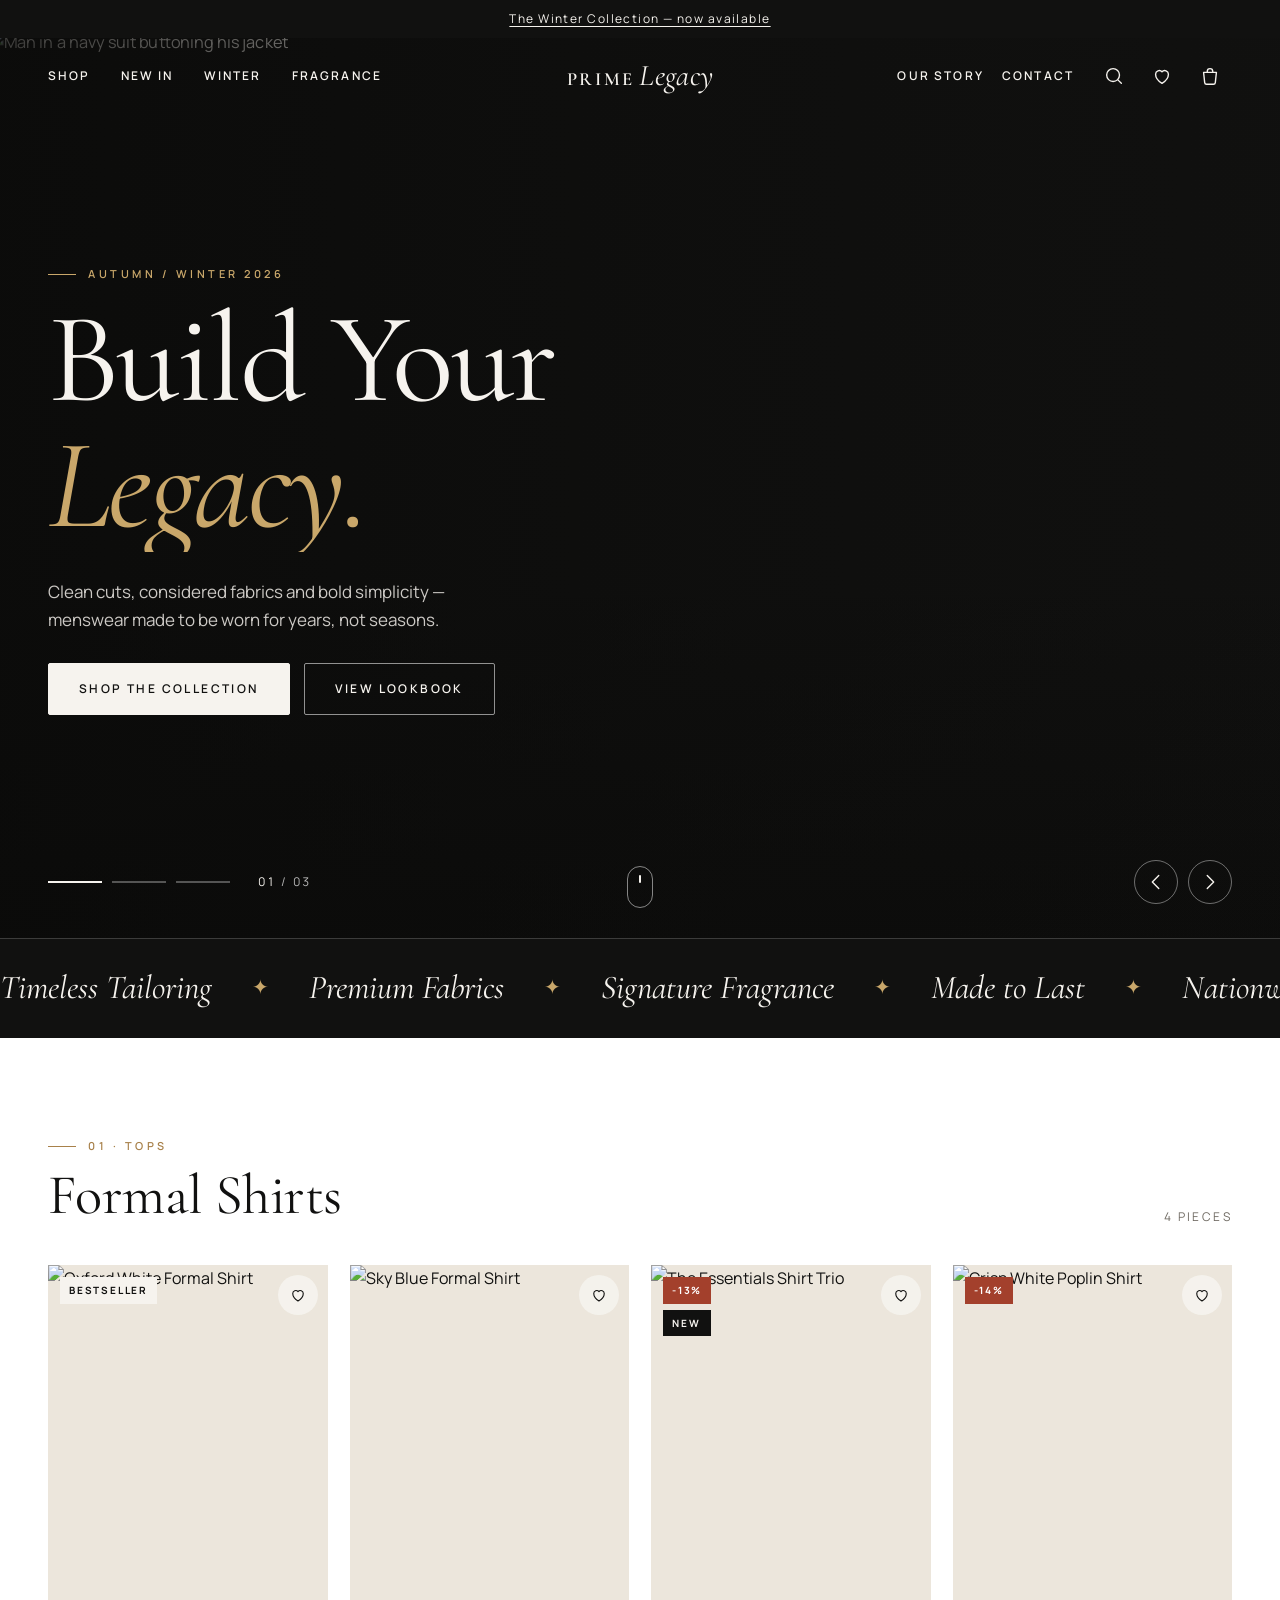
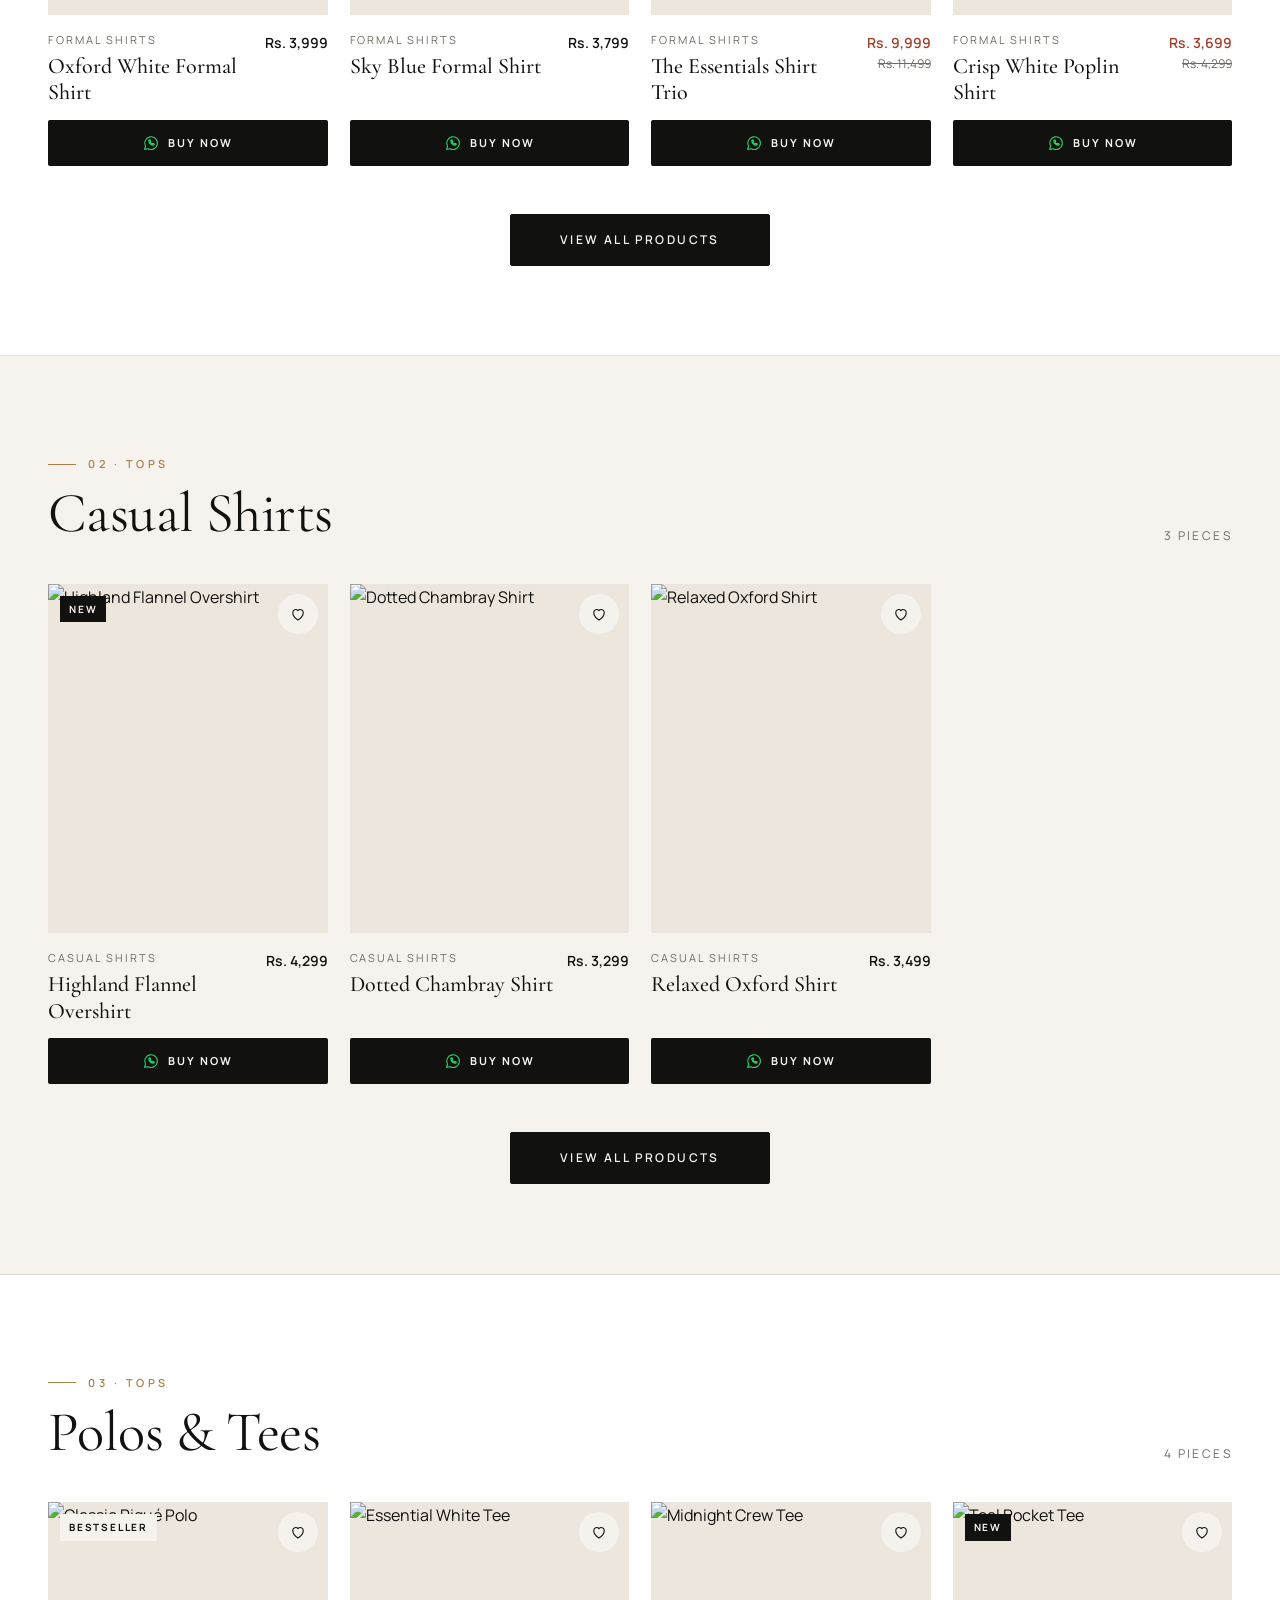
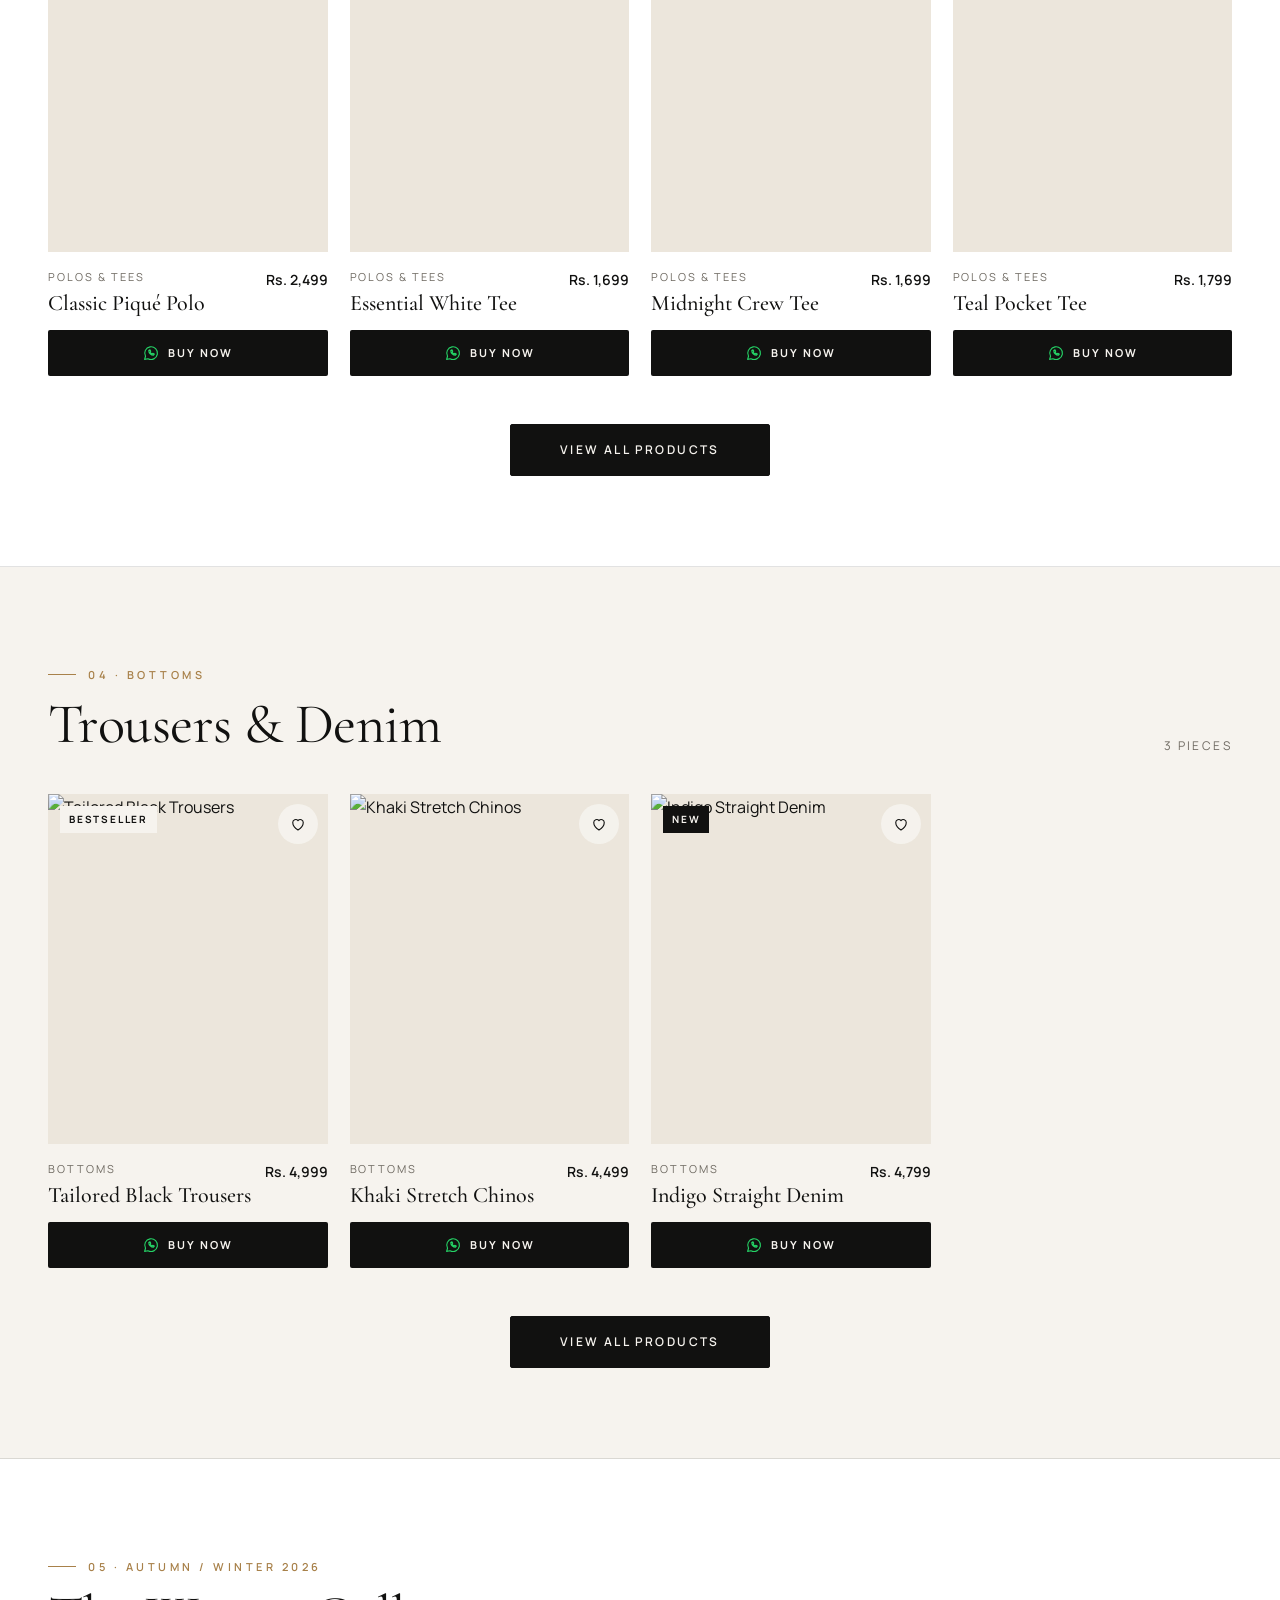
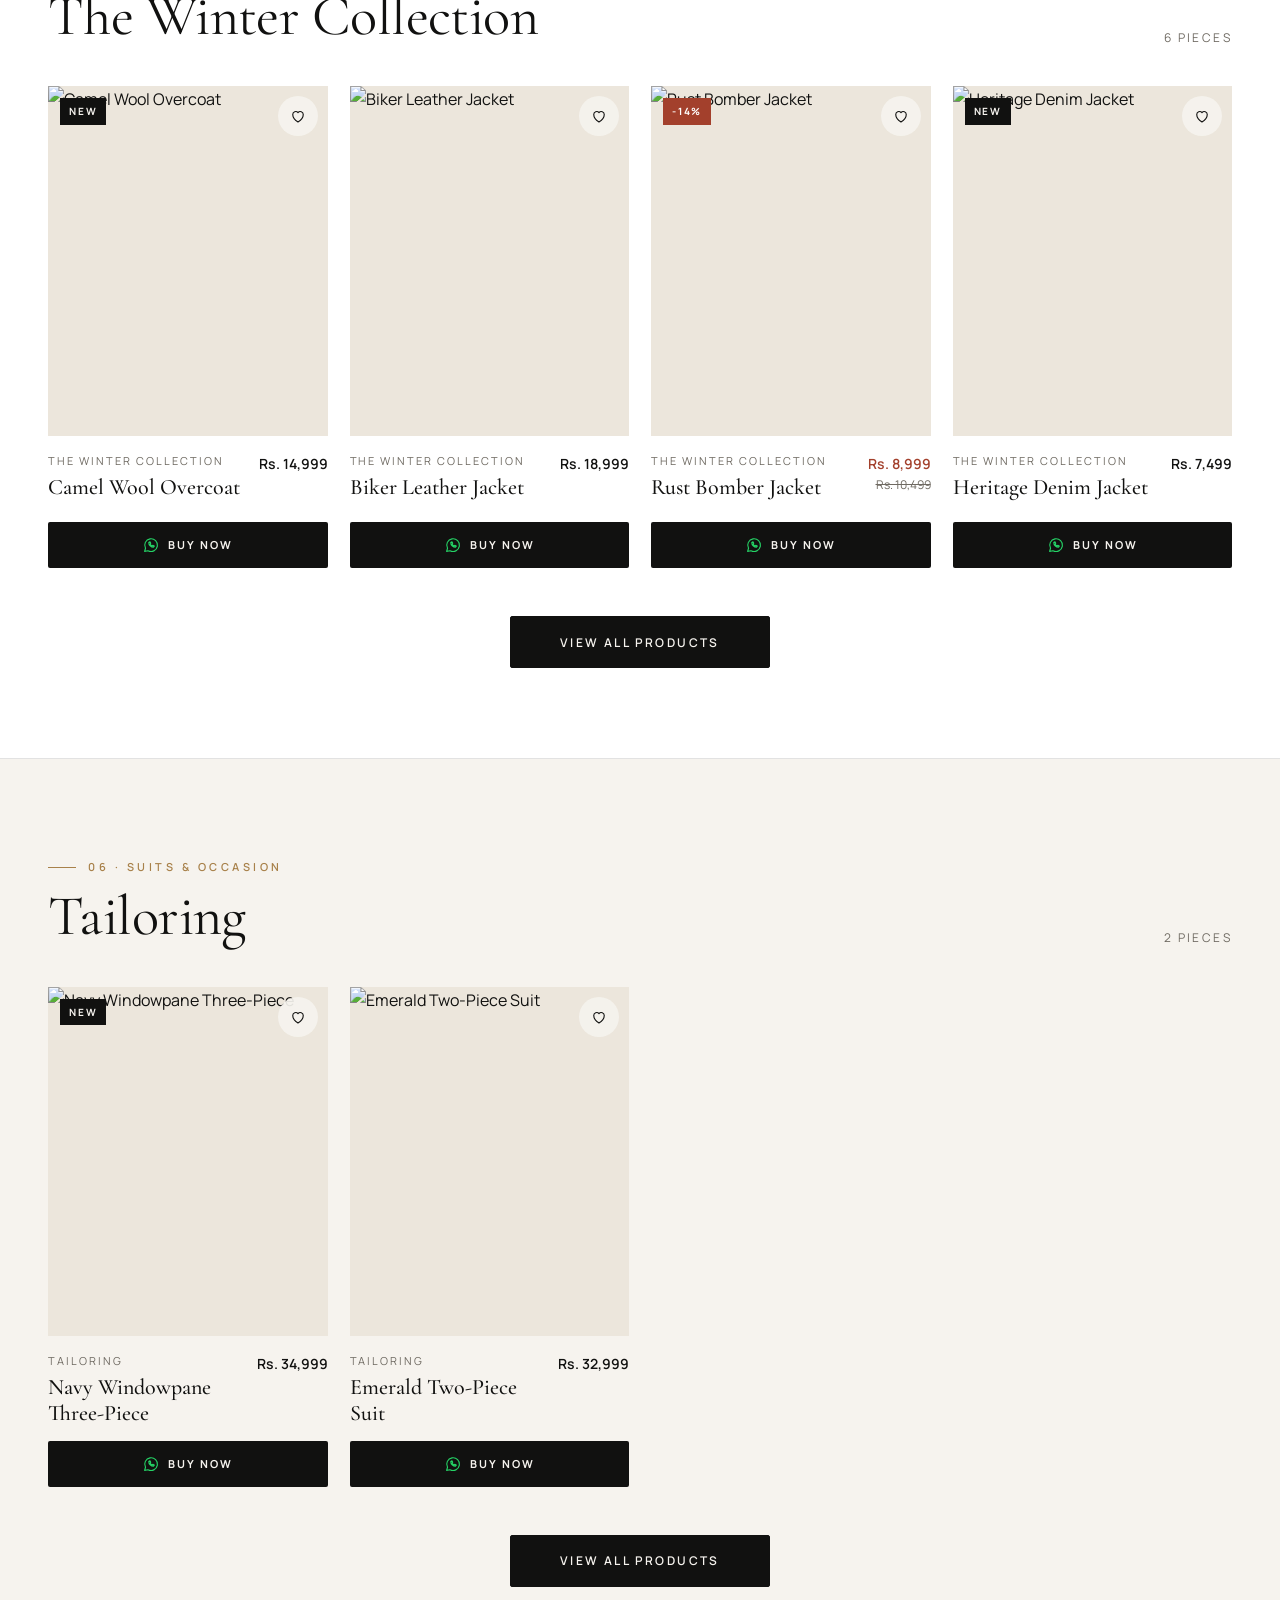
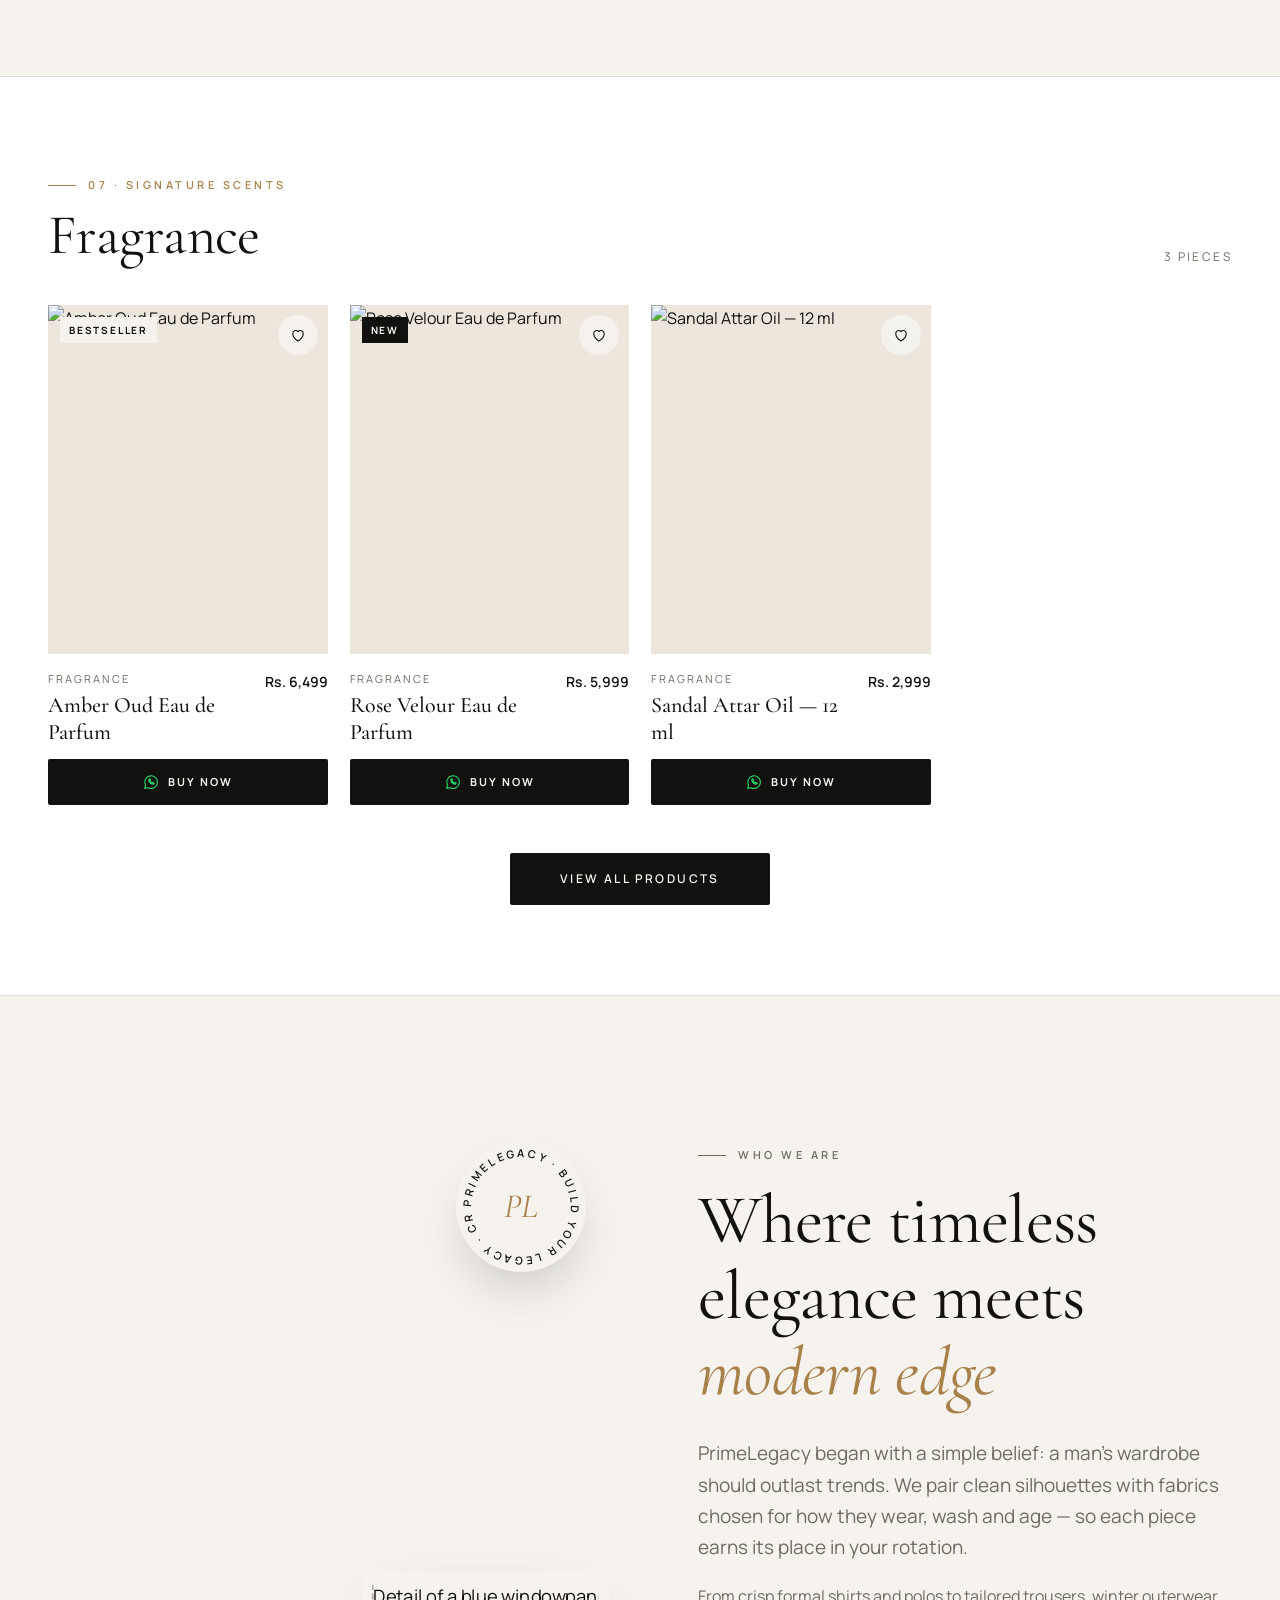
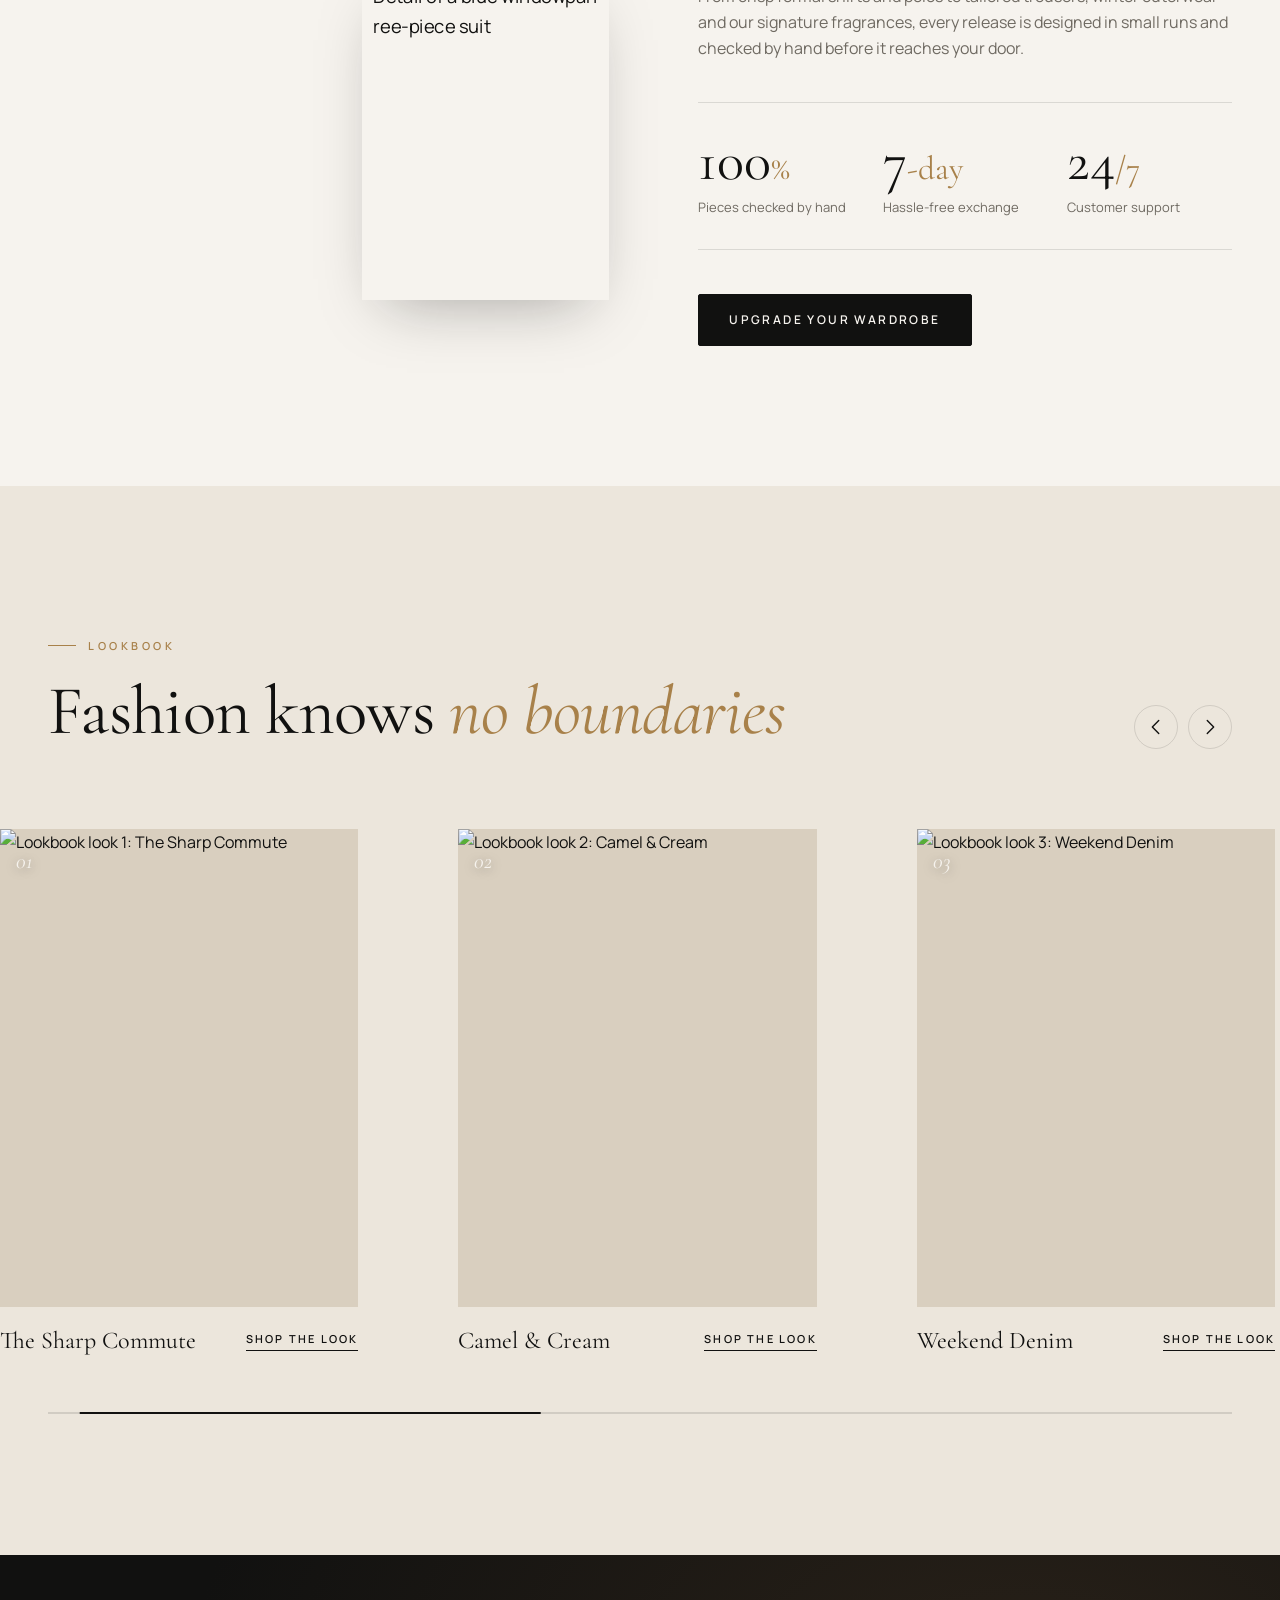
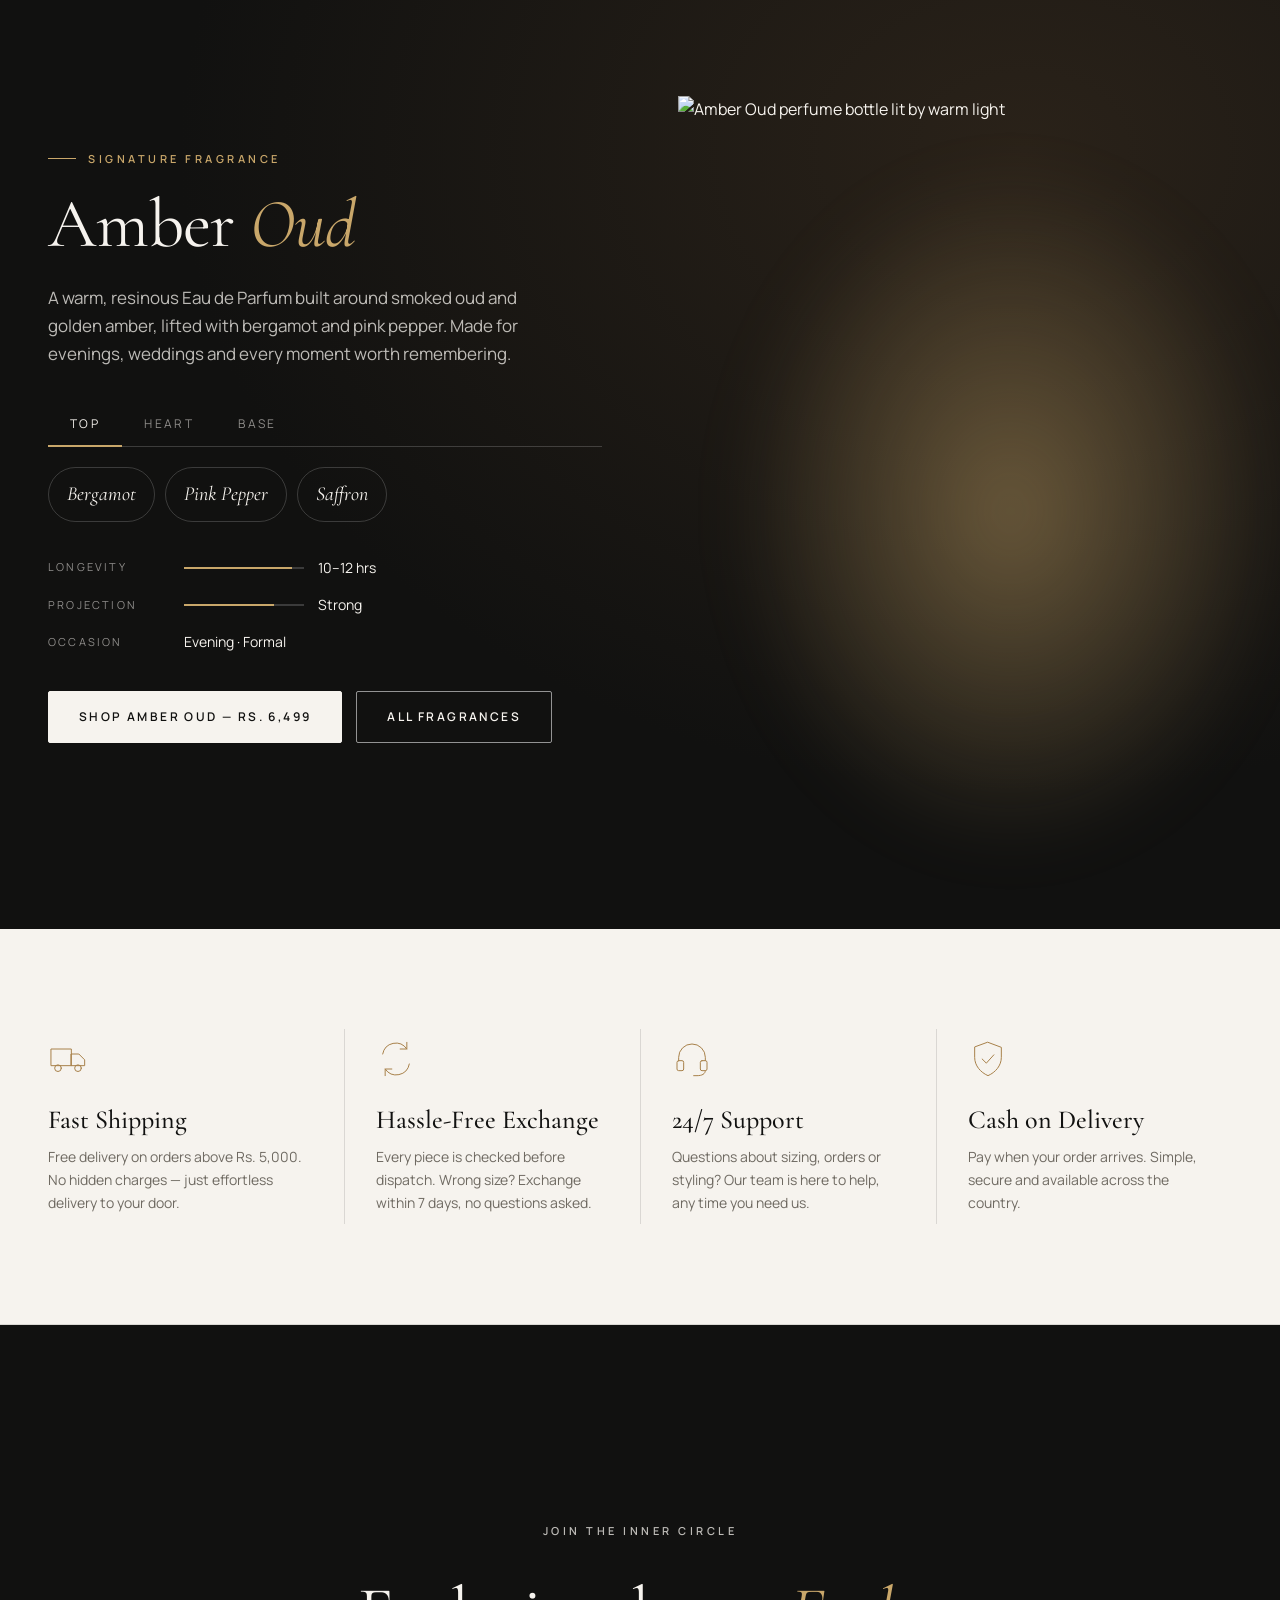
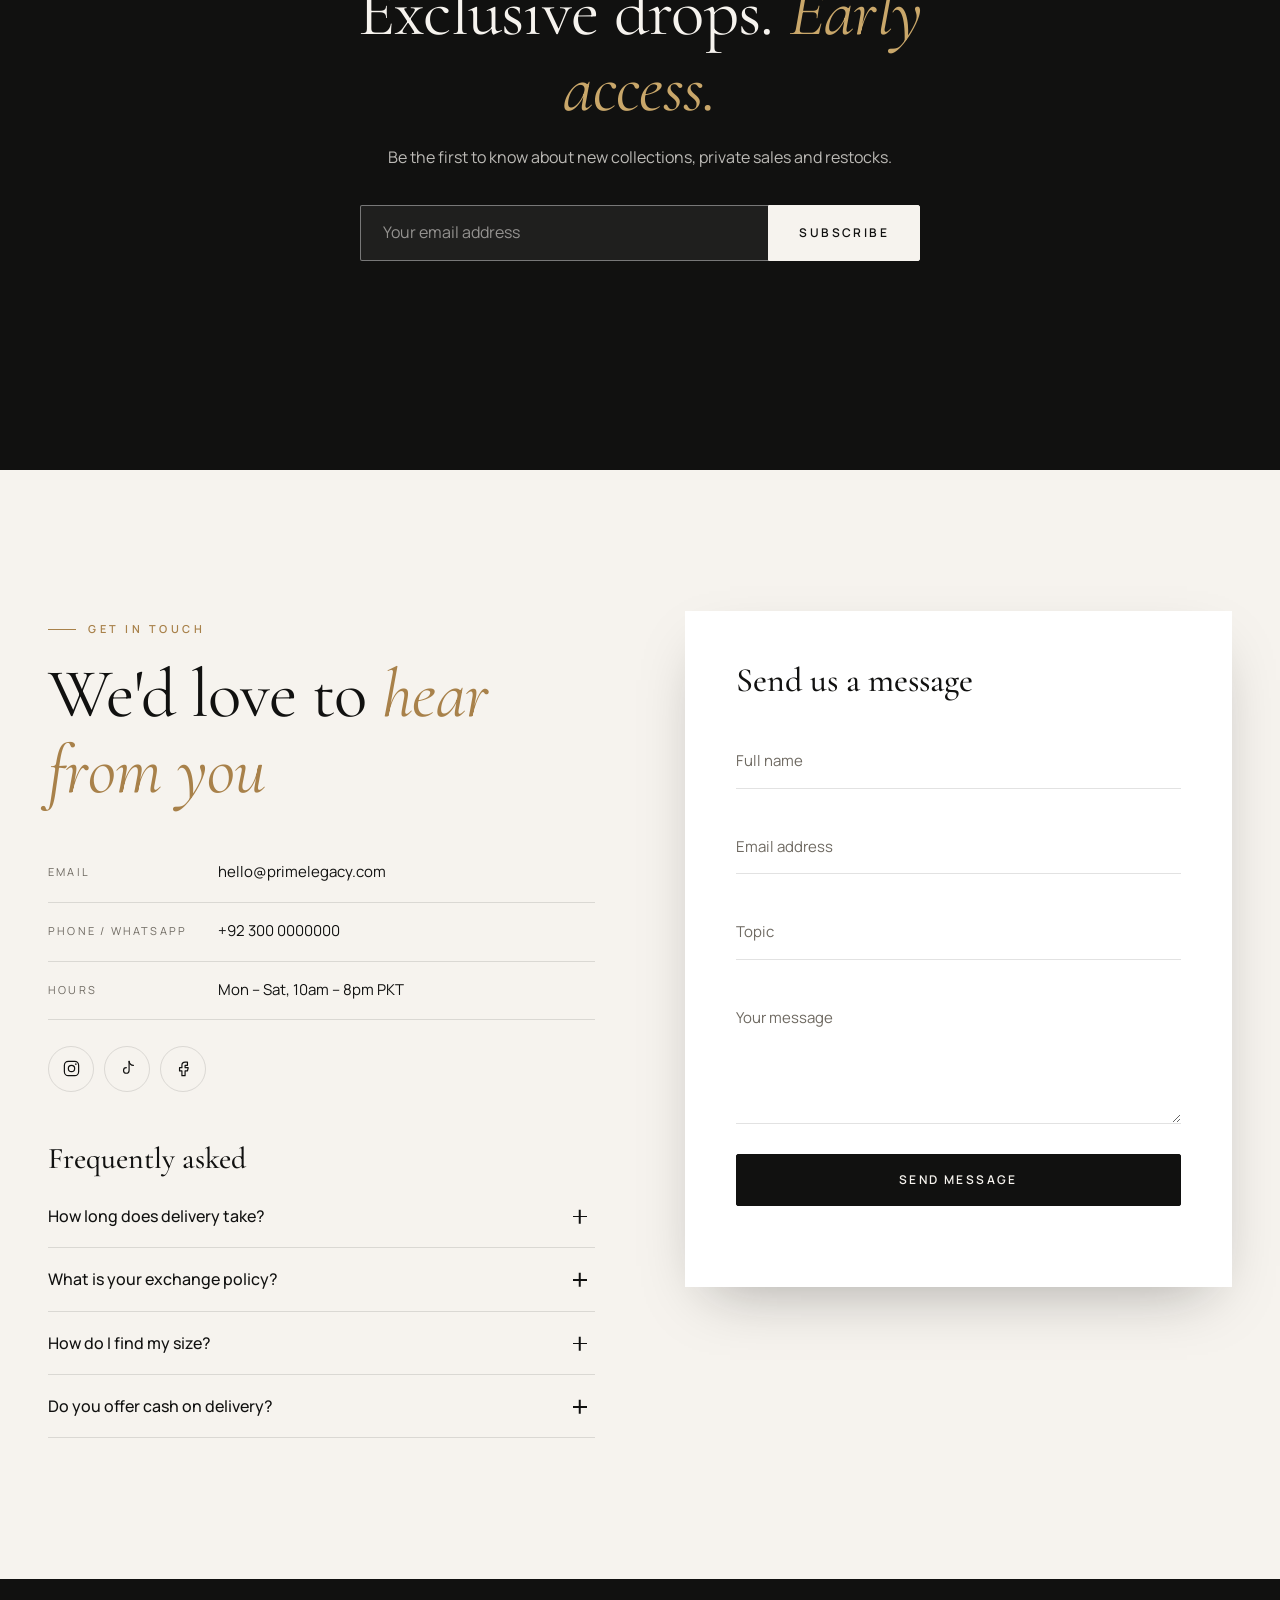
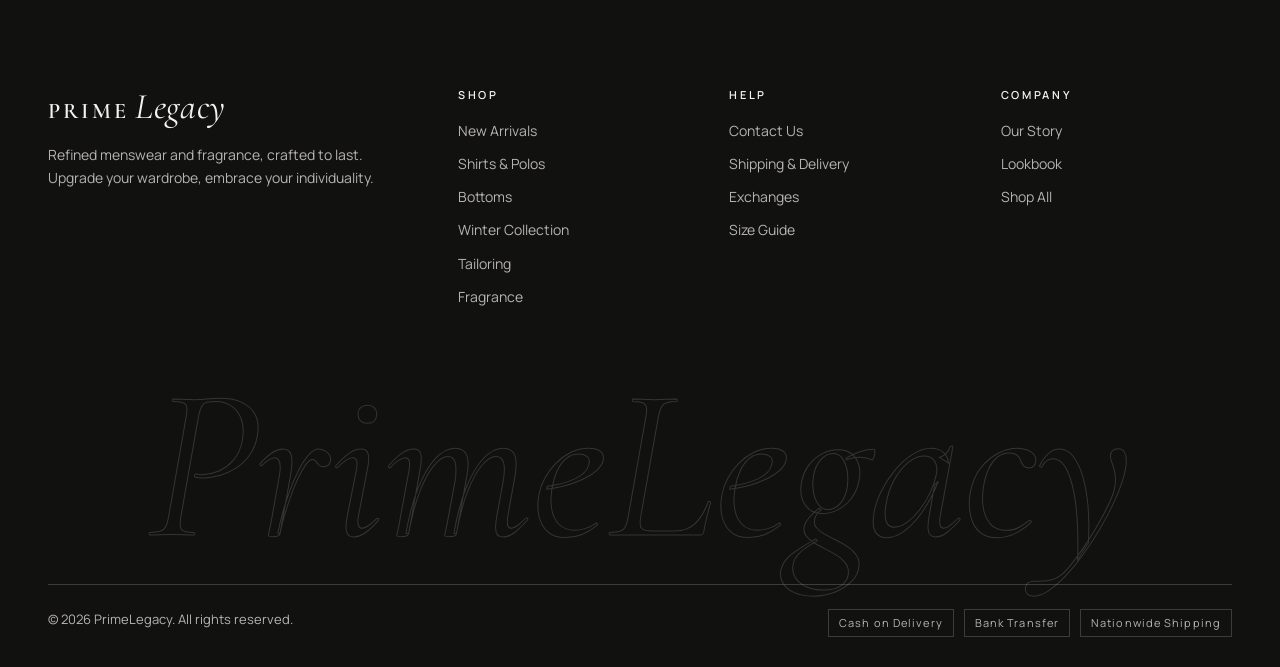
==== commit e014558b: "Show products in category rows with WhatsApp Buy Now Home page now lists one row per category with a" ====
--- a/index.html
+++ b/index.html
@@ -70,7 +70,7 @@
           <button class="icon-btn icon-btn--light" data-hero-next aria-label="Next slide"><svg viewBox="0 0 24 24"><path d="M9 5l7 7-7 7"/></svg></button>
         </div>
       </div>
-      <a href="#collections" class="hero__scroll" aria-label="Scroll to collections"><span></span></a>
+      <a href="#categoryRows" class="hero__scroll" aria-label="Scroll to products"><span></span></a>
     </section>
 
     <!-- Marquee -->
@@ -81,61 +81,8 @@
       </div>
     </div>
 
-    <!-- Collections -->
-    <section class="section collections" id="collections">
-      <div class="container">
-        <div class="section-head reveal">
-          <p class="eyebrow eyebrow--dark">Curated Collections</p>
-          <h2 class="section-title">Dressed for every <em>chapter</em></h2>
-        </div>
-        <div class="collections__grid">
-          <a href="winter-collection.html" class="col-card col-card--tall reveal">
-            <img src="https://images.unsplash.com/photo-1604644401890-0bd678c83788?auto=format&fit=crop&w=1000&q=80" alt="Rail of wool coats in navy and red" loading="lazy">
-            <div class="col-card__body"><span class="col-card__count" data-count-for="winter-collection"></span><h3>The Winter Collection</h3><span class="col-card__cta">Shop now</span></div>
-          </a>
-          <a href="new-arrivals.html" class="col-card reveal">
-            <img src="https://images.unsplash.com/photo-1617137968427-85924c800a22?auto=format&fit=crop&w=900&q=80" alt="Man in a royal blue suit walking" loading="lazy">
-            <div class="col-card__body"><span class="col-card__count" data-count-for="new-arrivals"></span><h3>New Arrivals</h3><span class="col-card__cta">Shop now</span></div>
-          </a>
-          <a href="fragrance.html" class="col-card reveal">
-            <img src="https://images.unsplash.com/photo-1588405748880-12d1d2a59f75?auto=format&fit=crop&w=900&q=80" alt="Amber glass perfume bottle on linen" loading="lazy">
-            <div class="col-card__body"><span class="col-card__count" data-count-for="fragrance"></span><h3>Fragrance</h3><span class="col-card__cta">Shop now</span></div>
-          </a>
-          <a href="tops.html" class="col-card reveal">
-            <img src="https://images.unsplash.com/photo-1603252109303-2751441dd157?auto=format&fit=crop&w=900&q=80" alt="White dress shirts hanging on a rail" loading="lazy">
-            <div class="col-card__body"><span class="col-card__count" data-count-for="tops"></span><h3>Tops — Shirts &amp; Polos</h3><span class="col-card__cta">Shop now</span></div>
-          </a>
-          <a href="bottoms.html" class="col-card reveal">
-            <img src="https://images.unsplash.com/photo-1584865288642-42078afe6942?auto=format&fit=crop&w=900&q=80" alt="Man in white shirt and tailored black trousers" loading="lazy">
-            <div class="col-card__body"><span class="col-card__count" data-count-for="bottoms"></span><h3>Bottoms — Trousers</h3><span class="col-card__cta">Shop now</span></div>
-          </a>
-        </div>
-      </div>
-    </section>
-
-    <!-- Featured products -->
-    <section class="section shop" id="shop">
-      <div class="container">
-        <div class="section-head section-head--row reveal">
-          <div>
-            <p class="eyebrow eyebrow--dark">The Shop</p>
-            <h2 class="section-title">Shop the <em>essentials</em></h2>
-          </div>
-          <a href="shop.html" class="btn btn--outline" id="viewAll">View all</a>
-        </div>
-
-        <div class="filters reveal" role="tablist" aria-label="Featured products" id="homeTabs">
-          <button class="chip is-active" data-tab="shop" role="tab" aria-selected="true">Bestsellers</button>
-          <button class="chip" data-tab="new-arrivals" role="tab" aria-selected="false">New Arrivals</button>
-          <button class="chip" data-tab="tops" role="tab" aria-selected="false">Shirts &amp; Polos</button>
-          <button class="chip" data-tab="bottoms" role="tab" aria-selected="false">Bottoms</button>
-          <button class="chip" data-tab="winter-collection" role="tab" aria-selected="false">Winter</button>
-          <button class="chip" data-tab="fragrance" role="tab" aria-selected="false">Fragrance</button>
-        </div>
-
-        <div class="product-grid" id="productGrid"></div>
-      </div>
-    </section>
+    <!-- Category rows: one row per collection, each with Buy Now on every product -->
+    <div class="cat-rows" id="categoryRows"></div>
 
     <!-- Story -->
     <section class="section story" id="story">
--- a/assets/css/style.css
+++ b/assets/css/style.css
@@ -315,7 +315,33 @@
 .price { font-size: 14px; font-weight: 600; white-space: nowrap; text-align: right; }
 .price s { display: block; font-weight: 400; color: var(--muted); font-size: 12px; }
 .price--sale { color: var(--danger); }
-.card__swatches { display: flex; gap: 6px; margin-top: 10px; }
+.card { display: flex; flex-direction: column; }
+.card__info { flex: 1; }
+.card__buy, .btn--whatsapp {
+  display: flex; align-items: center; justify-content: center; gap: 8px;
+  background: var(--ink); color: var(--paper); font-size: 11px; font-weight: 700; letter-spacing: .18em; text-transform: uppercase;
+  transition: background .3s, transform .2s;
+}
+.card__buy { margin-top: 14px; min-height: 46px; border-radius: var(--radius); }
+.card__buy svg, .btn--whatsapp svg { width: 18px; height: 18px; color: #25d366; transition: color .3s; }
+.card__buy:hover, .btn--whatsapp:hover { background: #1da851; }
+.card__buy:hover svg, .btn--whatsapp:hover svg { color: #fff; }
+.card__buy:active { transform: scale(.98); }
+.btn--whatsapp { --bd: var(--ink); border: 1px solid var(--ink); }
+.btn--whatsapp::before { display: none; }
+.btn--whatsapp:hover { border-color: #1da851; }
+
+/* ---------- Home category rows ---------- */
+.cat-row { padding: clamp(56px, 7vw, 96px) 0; background: var(--white); border-bottom: 1px solid var(--line); }
+.cat-row:nth-child(even) { background: var(--paper); }
+.cat-row__head { display: flex; justify-content: space-between; align-items: flex-end; gap: 16px; margin-bottom: clamp(24px, 3vw, 40px); }
+.cat-row__head .eyebrow { margin-bottom: 10px; }
+.cat-row__title { font-family: var(--serif); font-size: clamp(34px, 4.4vw, 60px); font-weight: 400; letter-spacing: -.01em; }
+.cat-row__title a { transition: color .3s; }
+.cat-row__title a:hover { color: var(--accent); }
+.cat-row__count { font-size: 12px; letter-spacing: .2em; text-transform: uppercase; color: var(--muted); margin: 0; white-space: nowrap; }
+.cat-row__foot { display: flex; justify-content: center; margin-top: clamp(32px, 4vw, 48px); }
+.cat-row__foot .btn { min-width: 260px; }
 .empty { grid-column: 1 / -1; text-align: center; padding: 60px 20px; color: var(--muted); }
 .empty h3 { font-family: var(--serif); font-size: 30px; color: var(--ink); margin-bottom: 8px; }
 
@@ -736,9 +762,16 @@
 }
 @media (max-width: 720px) {
   .product-grid { grid-template-columns: repeat(2, 1fr); gap: 32px 12px; }
-  .card__actions { grid-template-columns: 1fr; transform: none; left: 8px; right: 8px; bottom: 8px; }
-  .card__btn--quick { display: none; }
-  .card__btn { min-height: 38px; font-size: 10px; }
+  .card__actions { display: none; }
+  .card__buy { min-height: 42px; font-size: 10px; letter-spacing: .14em; }
+  .cat-row__track {
+    display: flex; overflow-x: auto; scroll-snap-type: x mandatory; scrollbar-width: none;
+    margin: 0 calc(var(--gutter) * -1); padding: 0 var(--gutter) 4px; gap: 12px;
+    scroll-padding-inline: var(--gutter);
+  }
+  .cat-row__track::-webkit-scrollbar { display: none; }
+  .cat-row__track .card { flex: 0 0 68%; scroll-snap-align: start; }
+  .cat-row__foot .btn { width: 100%; min-width: 0; }
   .card__name { font-size: 18px; }
   .card__info { flex-direction: column; gap: 4px; }
   .price { text-align: left; }
